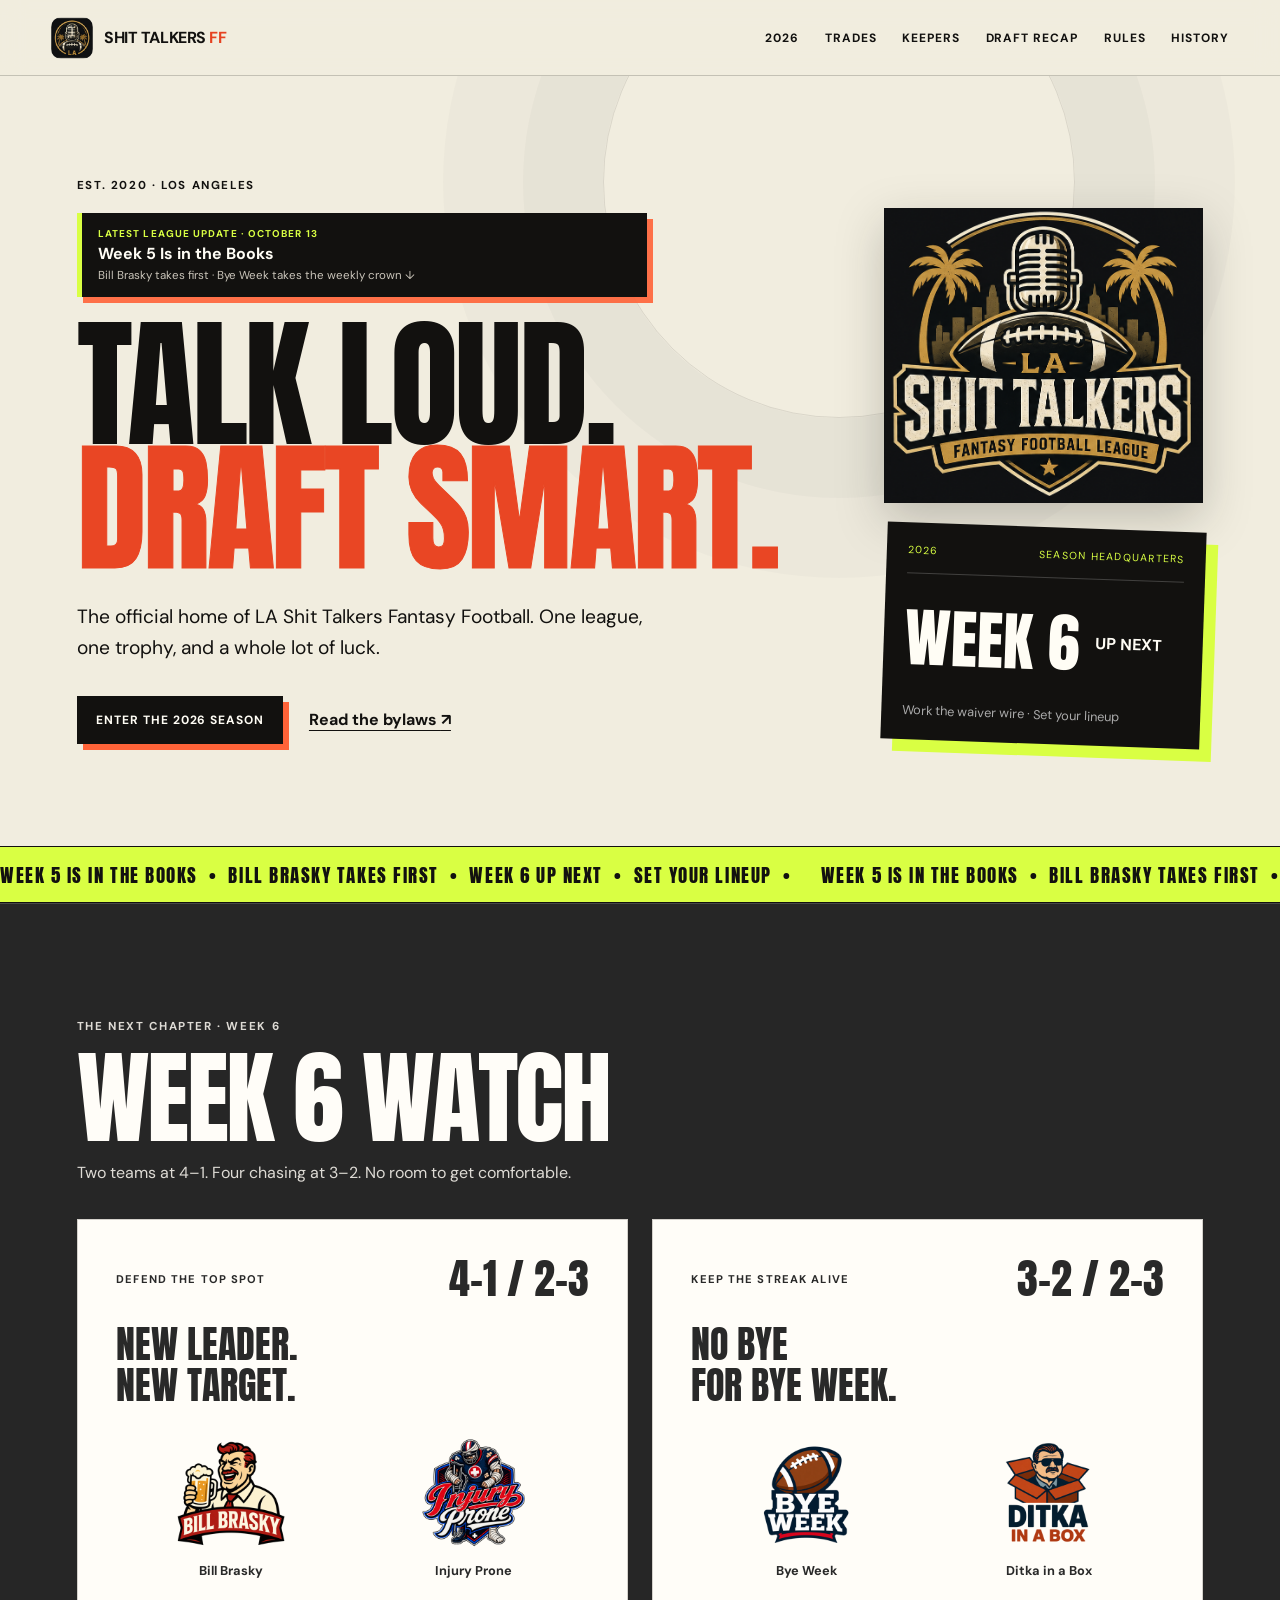
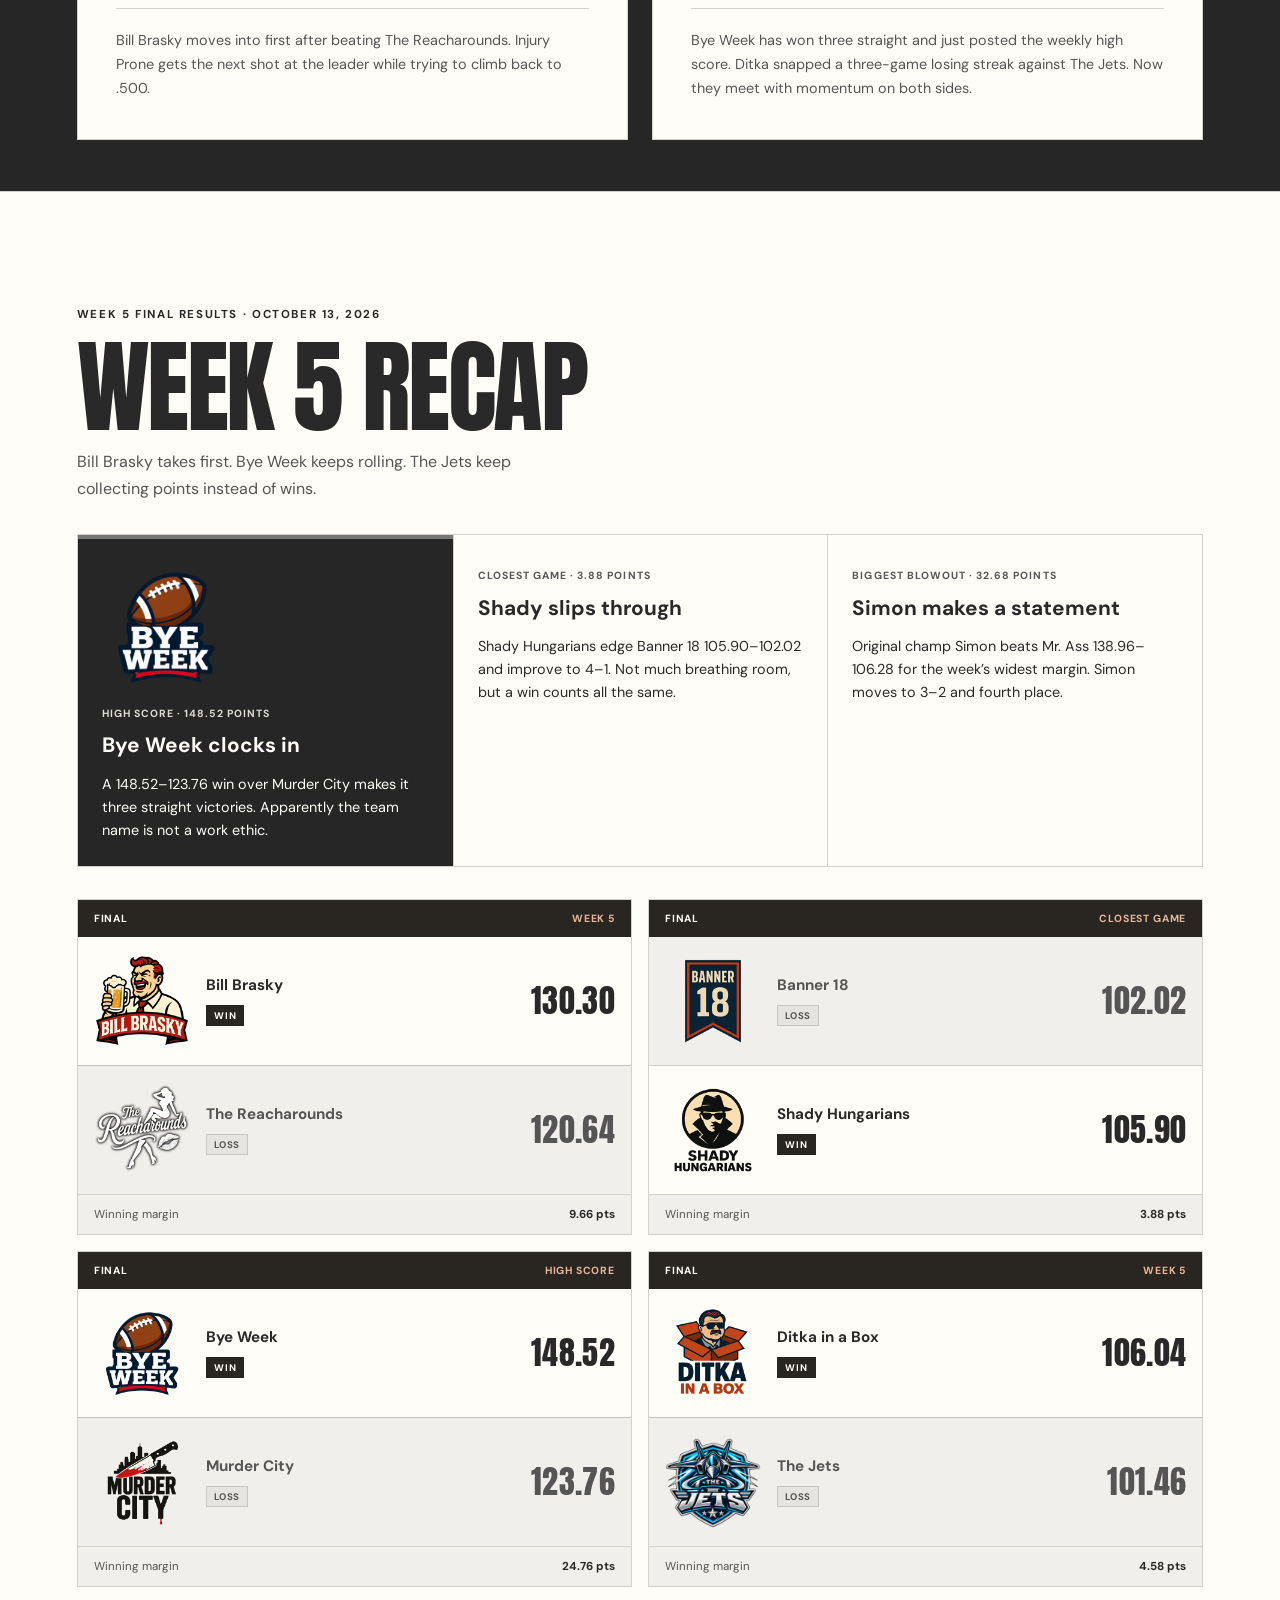
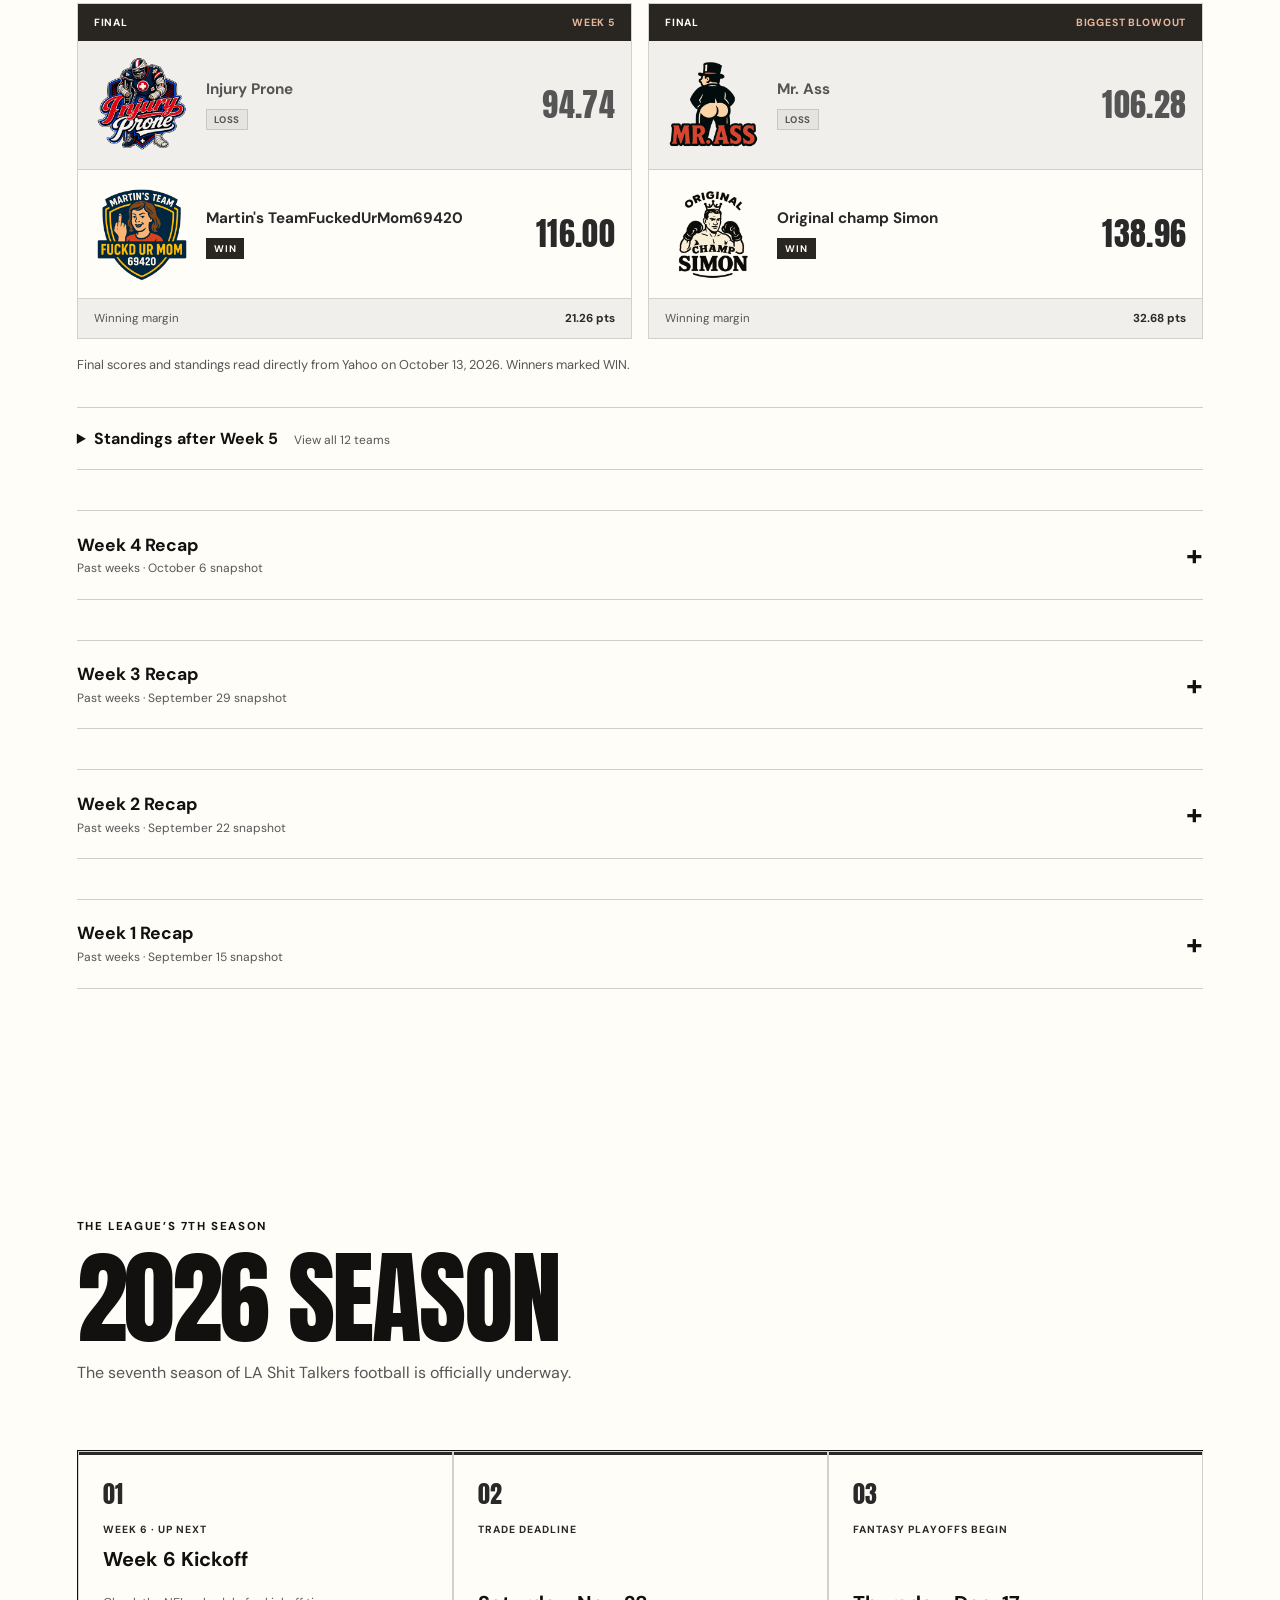
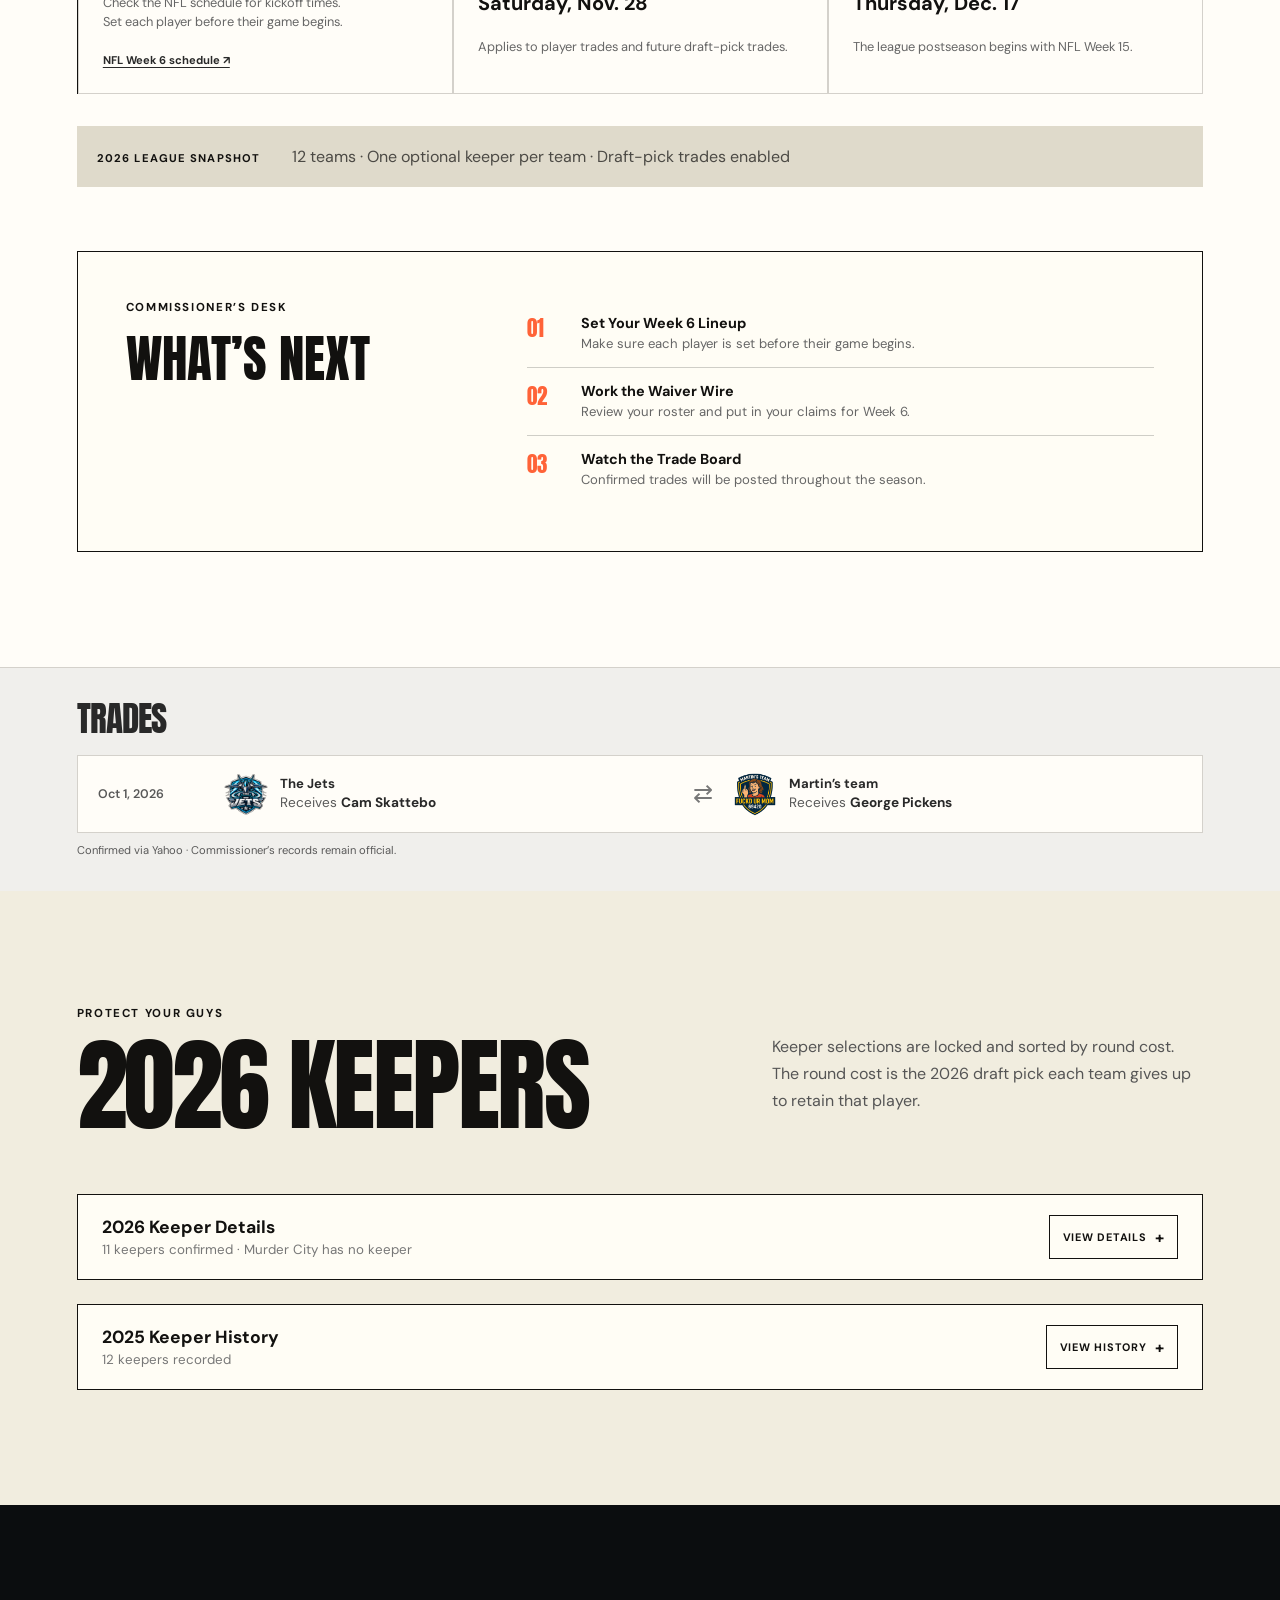
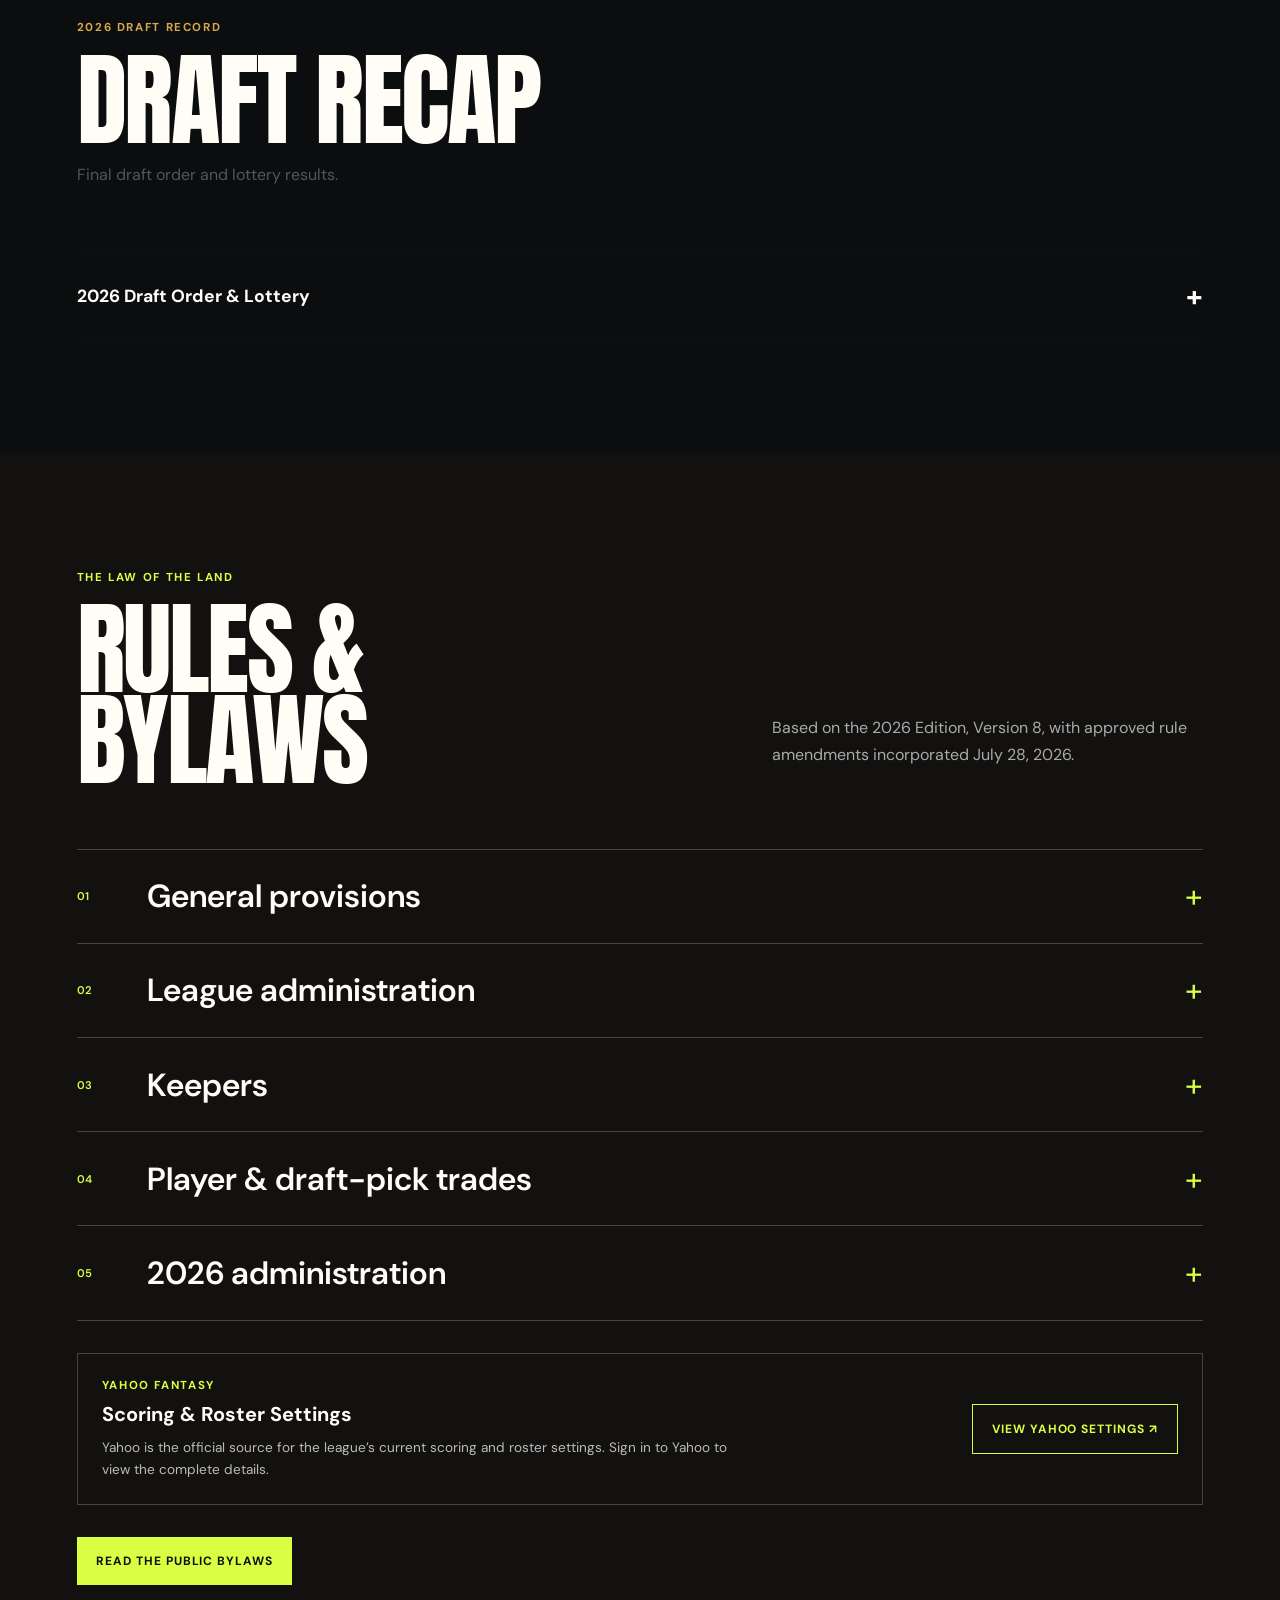
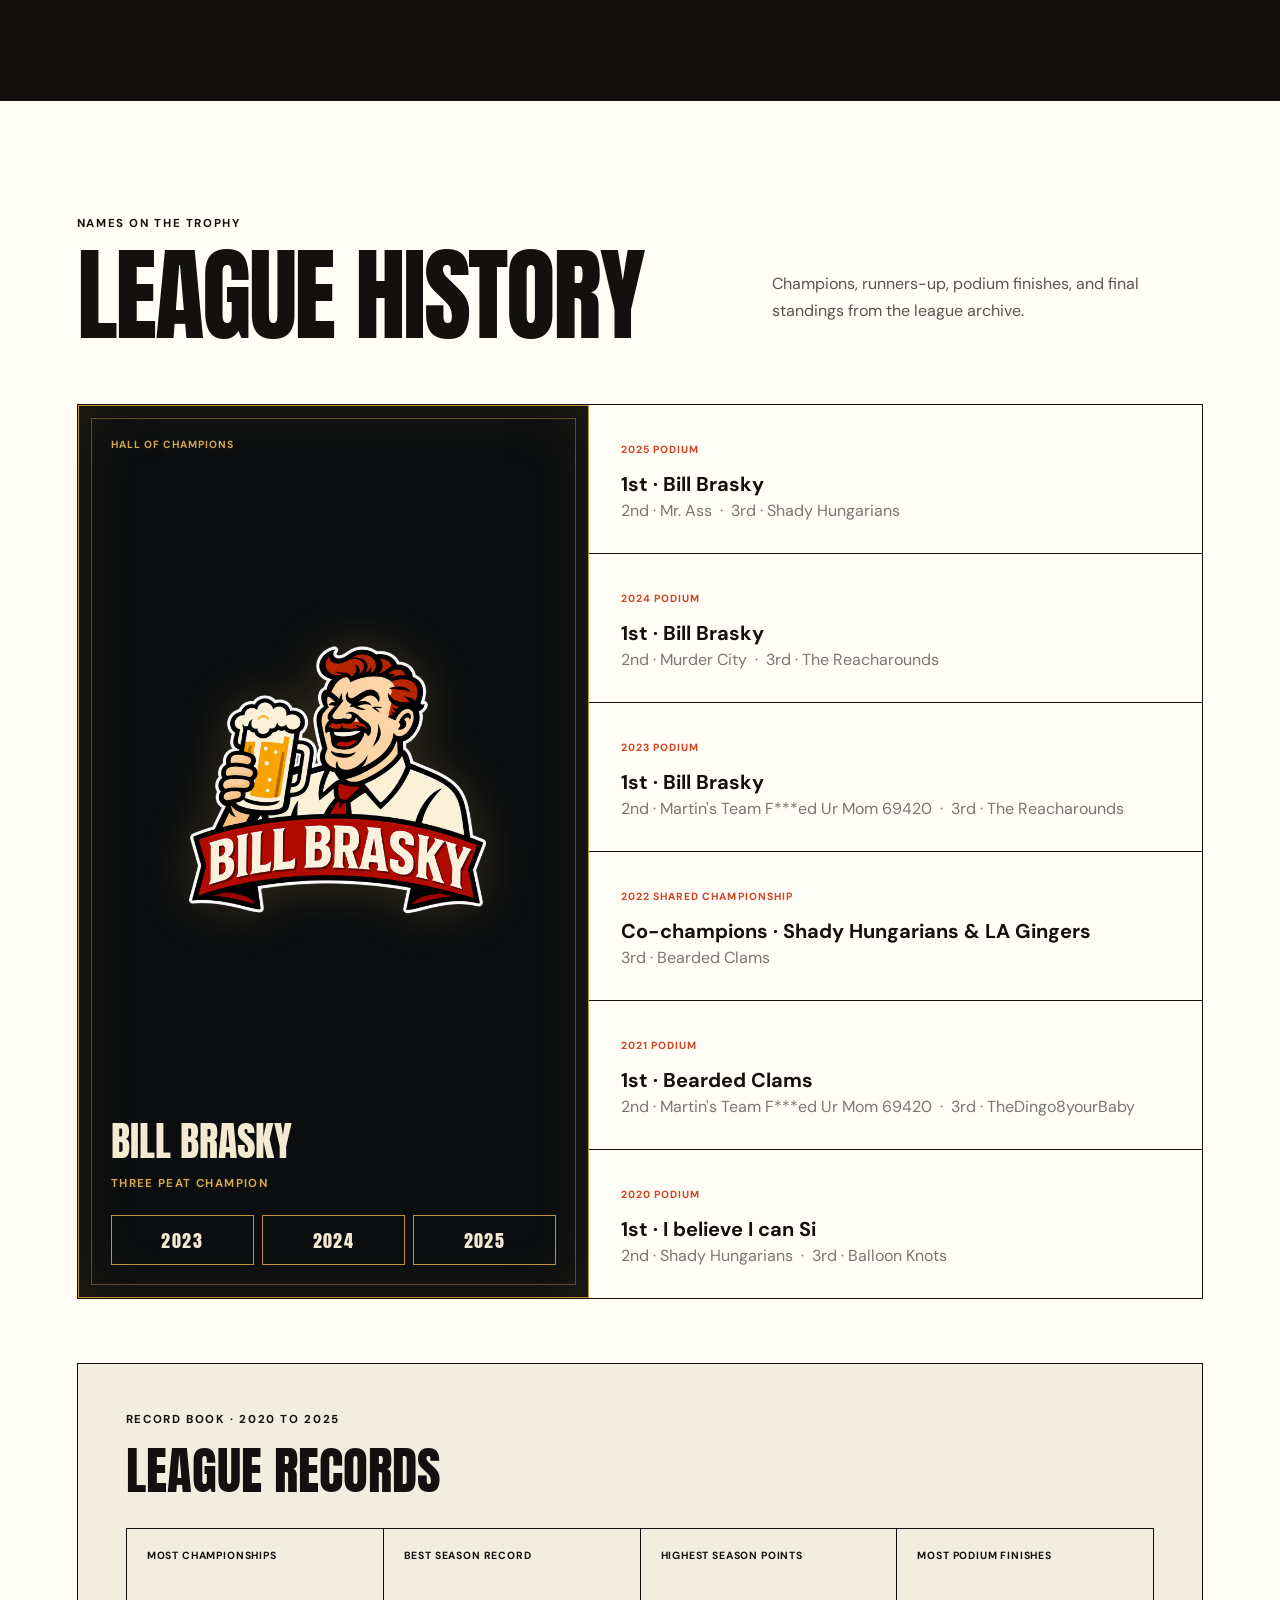
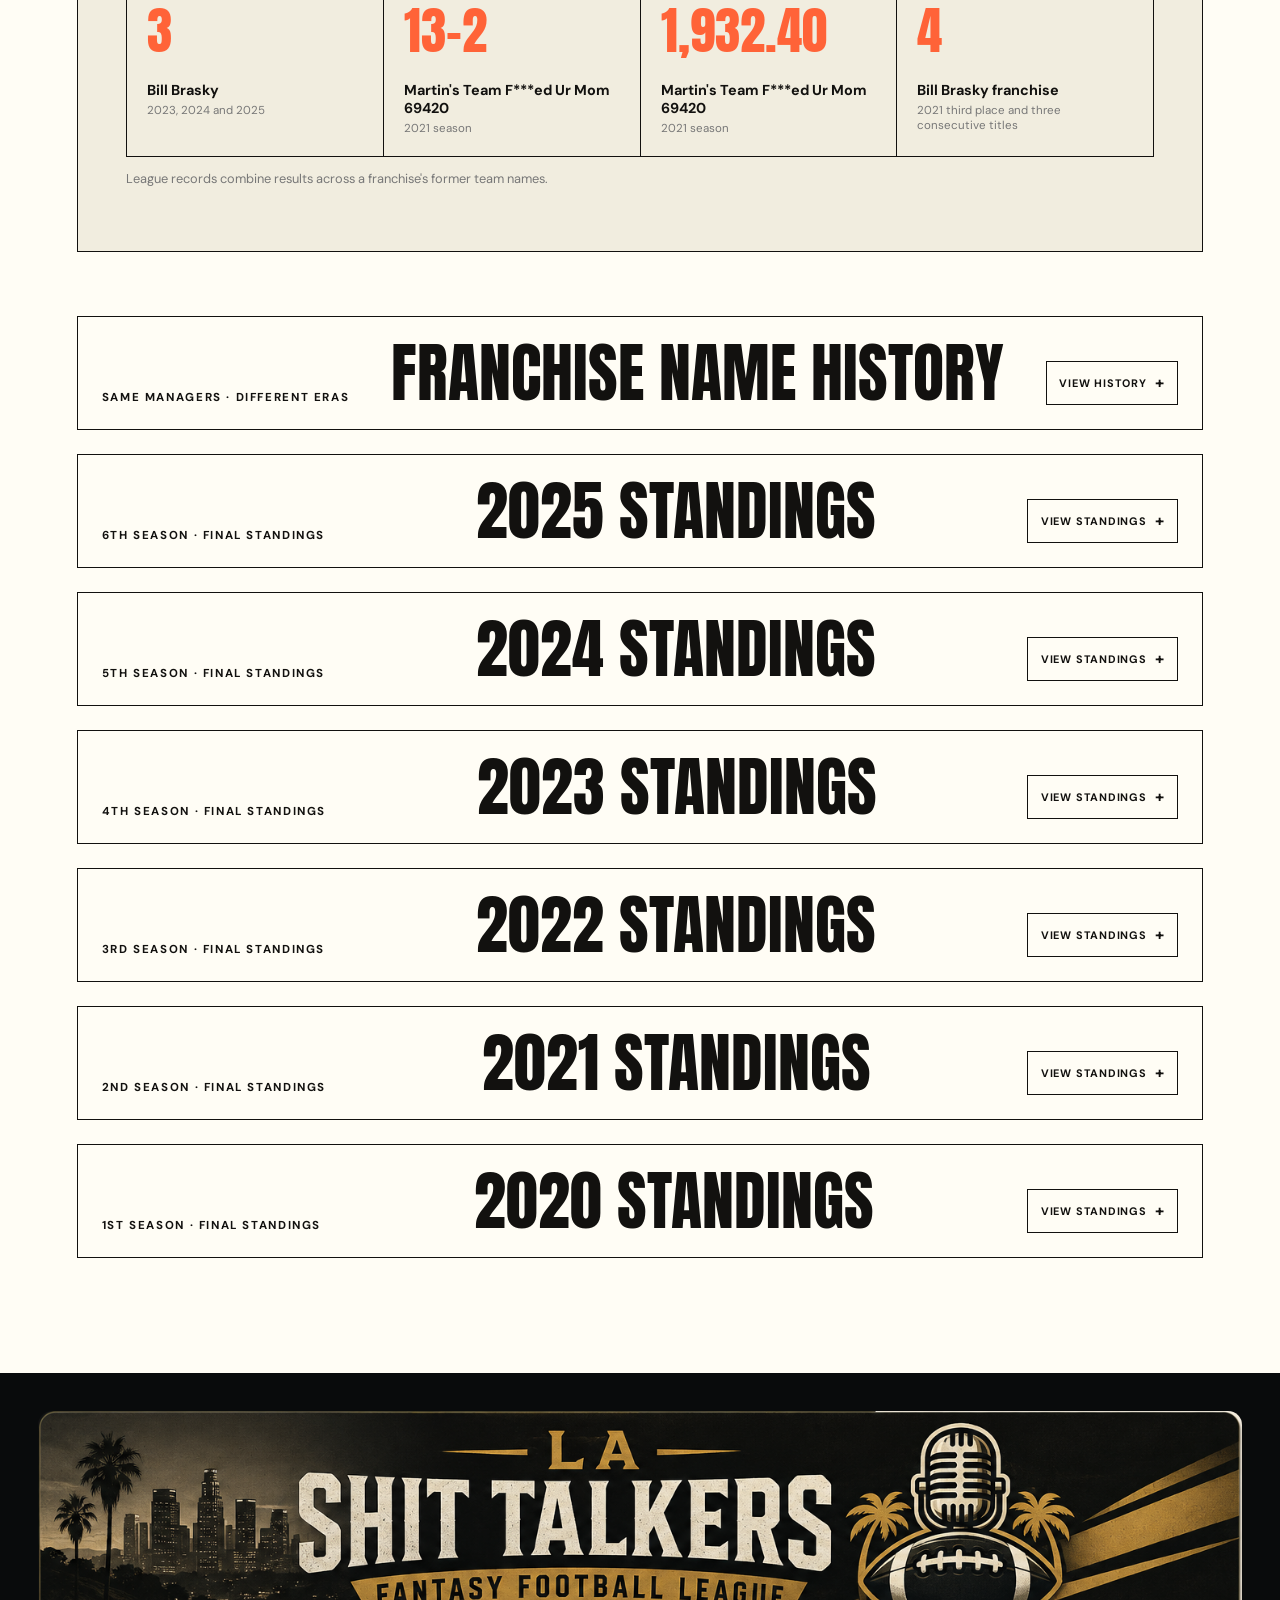
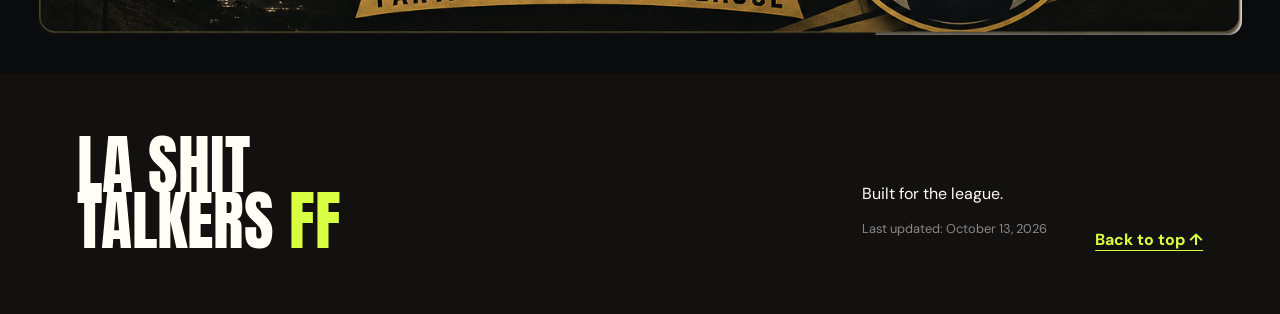
==== index.html @ 810d0d7b "v80" ====
<!doctype html>
<html lang="en">
<head>
  <meta charset="utf-8">
  <meta name="viewport" content="width=device-width, initial-scale=1">
  <meta name="description" content="The official home of LA Shit Talkers Fantasy Football.">
  <meta name="robots" content="noindex, nofollow">
  <meta name="theme-color" content="#12110f">
  <meta property="og:type" content="website">
  <meta property="og:url" content="https://lashittalkersff.com/">
  <meta property="og:site_name" content="LA Shit Talkers FF">
  <meta property="og:title" content="LA Shit Talkers FF">
  <meta property="og:description" content="One league. One trophy. A whole lot of luck.">
  <meta property="og:image" content="https://lashittalkersff.com/la-shit-talkers-social-preview.png">
  <meta property="og:image:secure_url" content="https://lashittalkersff.com/la-shit-talkers-social-preview.png">
  <meta property="og:image:type" content="image/png">
  <meta property="og:image:width" content="1200">
  <meta property="og:image:height" content="630">
  <meta property="og:image:alt" content="LA Shit Talkers Fantasy Football League">
  <meta name="twitter:card" content="summary_large_image">
  <meta name="twitter:title" content="LA Shit Talkers FF">
  <meta name="twitter:description" content="One league. One trophy. A whole lot of luck.">
  <meta name="twitter:image" content="https://lashittalkersff.com/la-shit-talkers-social-preview.png">
  <link rel="canonical" href="https://lashittalkersff.com/">
  <title>LA Shit Talkers FF</title>
  <link rel="icon" type="image/png" href="la-shit-talkers-square-icon-transparent.png">
  <link rel="preconnect" href="https://fonts.googleapis.com">
  <link rel="preconnect" href="https://fonts.gstatic.com" crossorigin>
  <link href="https://fonts.googleapis.com/css2?family=Anton&family=DM+Sans:wght@400;500;600;700&display=swap" rel="stylesheet">
  <link rel="stylesheet" href="styles.css">
  <link rel="stylesheet" href="updates.css?v=59">
  <style>
    .weekly-recap{background:var(--white)}
    .weekly-recap .section-heading{margin-bottom:2rem}
    .weekly-highlights{display:grid;grid-template-columns:repeat(3,minmax(0,1fr));border:1px solid var(--ink);margin-bottom:2rem}
    .weekly-highlights article{padding:1.5rem;overflow-wrap:anywhere}
    .weekly-highlights article+article{border-left:1px solid var(--ink)}
    .weekly-highlights article:first-child{background:var(--acid)}
    .weekly-highlights h3{font-size:1.3rem;margin:.7rem 0}
    .weekly-highlights p:last-child{font-size:.9rem;line-height:1.6;margin-bottom:0}
    .weekly-results{display:grid;grid-template-columns:repeat(2,minmax(0,1fr));gap:1rem}
    .weekly-matchup{border:1px solid var(--line);padding:1.25rem}
    .weekly-team{display:grid;grid-template-columns:minmax(0,1fr) auto;gap:1rem;align-items:baseline;padding:.5rem 0}
    .weekly-team span{overflow-wrap:anywhere}
    .weekly-team b{font-variant-numeric:tabular-nums;white-space:nowrap}
    .weekly-winner{font-weight:700}
    .weekly-recap-note{font-size:.8rem;color:#555;margin:1rem 0 0;line-height:1.6}
    @media(max-width:700px){.weekly-highlights,.weekly-results{grid-template-columns:1fr}.weekly-highlights article+article{border-left:0;border-top:1px solid var(--ink)}}

    /* v64: logo scoreboards and current calendar */
    .weekly-matchup{padding:0;background:var(--paper);border:1px solid var(--ink);overflow:hidden}
    .matchup-heading{display:flex;justify-content:space-between;align-items:center;gap:1rem;background:var(--ink);color:var(--white);padding:.75rem 1rem;font-size:.65rem;font-weight:700;letter-spacing:.08em;text-transform:uppercase}
    .matchup-tag{color:var(--acid)}
    .weekly-team{grid-template-columns:96px minmax(0,1fr) auto;gap:1rem;align-items:center;padding:1rem}
    .weekly-team+.weekly-team{border-top:1px solid var(--line)}
    .weekly-winner{background:var(--white)}
    .weekly-loser{color:#56544d}
    .team-logo{display:block;width:96px;height:96px;object-fit:contain;background:#fffdf5;border:1px solid var(--line);border-radius:8px}
    .team-identity{min-width:0}
    .team-name{display:block;font-size:.95rem;line-height:1.4;font-weight:700}
    .result-badge{display:inline-block;margin-top:.5rem;padding:.2rem .45rem;font-size:.6rem;font-weight:700;letter-spacing:.08em;background:#dfdacb;color:#514e46;border:1px solid #b8b2a4}
    .weekly-winner .result-badge{background:var(--acid);border-color:var(--ink);color:var(--ink)}
    .weekly-team .team-score{font-family:Anton,sans-serif;font-weight:400;font-size:clamp(1.6rem,2.5vw,2.4rem);letter-spacing:.01em}
    .matchup-margin{display:flex;justify-content:space-between;gap:1rem;margin:0;padding:.75rem 1rem;border-top:1px solid var(--line);font-size:.72rem;color:#514e46}
    .matchup-margin strong{color:var(--ink);white-space:nowrap}
    .highlight-logo{display:block;width:104px;height:104px;object-fit:contain;margin-bottom:1rem;border:1px solid var(--ink);border-radius:8px}
    .date-grid article.calendar-up-next{background:var(--acid)}
    .calendar-up-next .card-number{color:var(--ink)}
    .calendar-schedule{font-size:.7rem;font-weight:700;line-height:1.5;text-underline-offset:3px;margin-top:.5rem}
    .scoreboard-main strong{font-size:clamp(2.8rem,5vw,4.5rem)}
    @media(max-width:1050px) and (min-width:701px){.weekly-team{grid-template-columns:64px minmax(0,1fr) auto;gap:.65rem}.team-logo{width:64px;height:64px}.team-name{font-size:.8rem}}
    @media(max-width:420px){.weekly-team{grid-template-columns:64px minmax(0,1fr) auto;gap:.6rem;padding:.85rem}.team-logo{width:64px;height:64px}.team-name{font-size:.8rem}.weekly-team .team-score{font-size:1.55rem}}

    .draft-recap-disclosure{border-block:1px solid var(--ink)}
    .draft-recap-disclosure>summary{display:flex;justify-content:space-between;align-items:center;gap:1rem;padding:1.5rem 0;cursor:pointer;list-style:none;font-weight:700;font-size:1.1rem}
    .draft-recap-disclosure>summary::-webkit-details-marker{display:none}
    .draft-recap-disclosure>summary:focus-visible{outline:3px solid var(--orange);outline-offset:4px}
    .draft-recap-toggle::before{content:"+";font-size:1.8rem}
    .draft-recap-disclosure[open]>summary .draft-recap-toggle::before{content:"−"}
    .draft-recap-content{padding-bottom:1.5rem}
    /* v66: quieter recap, calendar and trade ledger */
    .weekly-highlights article:first-child{background:var(--ink);color:var(--white);border-top:4px solid #c5a568}
    .weekly-highlights article:first-child .label{color:#d9bc82}
    .weekly-highlights article:first-child .highlight-logo{border-color:#75664c}
    .weekly-winner .result-badge{background:#355b49;border-color:#355b49;color:#fffdf5}
    .weekly-recap .matchup-tag{color:#d9bc82}
    .date-grid article.calendar-up-next{background:var(--white);box-shadow:inset 0 4px 0 var(--orange)}
    .calendar-up-next .card-number{color:#b73d20}
    .trades-section{background:var(--paper)}
    .trades-section .section-heading{margin-bottom:2rem}
    .trades-section .empty-state{background:var(--white);border:1px solid var(--line);padding:2rem;text-align:left}
    .trades-section .empty-state .swap-icon{display:none}
    .trades-section .empty-state h3{font-family:"DM Sans",sans-serif;font-size:1.25rem;font-weight:700;text-transform:none;margin:0 0 .75rem}
    .trades-section .empty-state p{max-width:none;margin:0;color:#555;font-size:.9rem}
    .trades-section .empty-state .placeholder-label{display:none}
    .trades-section .trade-ledger-note{background:#e8e2d5;color:var(--ink);border-color:var(--line)}
    .trades-section .trade-ledger-note span{color:#744c25}
    .weekly-recap .team-logo,.weekly-highlights article:first-child .highlight-logo{background:transparent;border:0;border-radius:0;box-shadow:none}
    .weekly-team .team-logo-light{filter:drop-shadow(0 0 1px #12110f) drop-shadow(0 0 1px #12110f)}

    .weekly-standings{margin-top:2rem;border-top:1px solid var(--line);border-bottom:1px solid var(--line)}
    .weekly-standings summary{padding:1.25rem 0;cursor:pointer;font-weight:700}
    .weekly-standings summary span{font-size:.75rem;font-weight:400;margin-left:.75rem;color:#555}
    .weekly-standings .table-wrap{margin-bottom:1rem}
    .weekly-standings table{min-width:480px}
    .weekly-standings caption{text-align:left;padding:1rem;font-size:.8rem;color:#555}
    .weekly-standings tbody th{background:transparent;color:var(--ink);font-size:.85rem;text-transform:none;letter-spacing:normal}
    .weekly-standings td{font-variant-numeric:tabular-nums;font-size:.85rem}

    .week-watch{margin-top:2.5rem;padding:2rem;background:var(--paper);border-top:3px solid #c5a568}
    .week-watch>.eyebrow{margin-bottom:.5rem}
    .week-watch h3{font-family:Anton,sans-serif;font-size:2rem;font-weight:400;text-transform:uppercase;margin:0 0 1.5rem}
    .week-watch-grid{display:grid;grid-template-columns:repeat(2,minmax(0,1fr));gap:2rem}
    .week-watch-grid article+article{border-left:1px solid var(--line);padding-left:2rem}
    .week-watch h4{font-size:1.2rem;margin:.6rem 0}
    .week-watch article>p:last-child{font-size:.9rem;line-height:1.65;margin:0;color:#514e46}
    .recap-archive{margin-top:2.5rem;border-block:1px solid var(--line)}
    .recap-archive>summary{display:flex;align-items:center;justify-content:space-between;gap:1rem;list-style:none;cursor:pointer;padding:1.4rem 0;font-size:1.1rem;font-weight:700}
    .recap-archive>summary::-webkit-details-marker{display:none}
    .recap-archive>summary small{display:block;margin-top:.3rem;font-size:.75rem;font-weight:400;color:#555}
    .recap-archive>summary:focus-visible{outline:3px solid var(--orange);outline-offset:3px}
    .archive-toggle::before{content:"+";font-size:1.8rem}
    .recap-archive[open]>.recap-archive-summary .archive-toggle::before,.recap-archive[open]>summary .archive-toggle::before{content:"−"}
    .archived-week{padding:1.5rem 0}
    .archived-week .section-heading h2{font-size:2.5rem}
    @media(max-width:700px){.week-watch{padding:1.4rem}.week-watch-grid{grid-template-columns:1fr;gap:1.5rem}.week-watch-grid article+article{border-left:0;border-top:1px solid var(--line);padding:1.5rem 0 0}}

    /* v70: lead with Week 3, keeping the recap immediately below */
    .week-three-watch{background:var(--paper);padding-bottom:clamp(2rem,4vw,4rem)}
    .week-three-watch .section-heading{margin-bottom:2rem}
    .watch-panels{display:grid;grid-template-columns:repeat(2,minmax(0,1fr));gap:1.5rem}
    .watch-panel{padding:clamp(1.3rem,3vw,2.5rem);border:1px solid var(--ink);display:flex;flex-direction:column;min-width:0}
    .watch-perfect{background:#22211e;color:#fffdf5;border-top:5px solid #c5a568}
    .watch-panic{background:var(--white);color:var(--ink);border-top:5px solid #bb4829}
    .watch-panel-top{display:flex;justify-content:space-between;align-items:center;gap:.8rem}
    .watch-panel-top .eyebrow{margin:0;letter-spacing:.1em;font-size:.7rem}
    .watch-perfect .watch-panel-top{color:#dfc38d}
    .watch-panic .watch-panel-top{color:#a13820}
    .watch-record{font-family:Anton,sans-serif;font-size:2.6rem;line-height:1;white-space:nowrap}
    .watch-panel h3{font-family:Anton,sans-serif;text-transform:uppercase;font-size:clamp(1.8rem,3vw,3rem);font-weight:400;line-height:1.08;margin:1.5rem 0 2rem}
    .watch-teams{display:grid;grid-template-columns:repeat(3,minmax(0,1fr));gap:.8rem;margin-bottom:1.7rem}
    .watch-team{min-width:0;text-align:center}
    .watch-team img{display:block;width:100%;max-width:112px;height:112px;object-fit:contain;margin:0 auto .75rem;background:transparent;border:0}
    .watch-team span{display:block;font-size:.8rem;font-weight:700;line-height:1.4;overflow-wrap:anywhere}
    .watch-perfect .watch-team img{filter:drop-shadow(0 0 1px #e6d9bd) drop-shadow(0 0 1px #e6d9bd)}
    .watch-comment{margin:auto 0 0;padding-top:1.3rem;border-top:1px solid #bdb6a5;font-size:.9rem;line-height:1.65}
    .watch-perfect .watch-comment{border-color:#625c50;color:#e5dfd2}
    .watch-panic .watch-comment{color:#555046}
    @media(max-width:760px){.watch-panels{grid-template-columns:1fr}.watch-team img{height:100px}.watch-panel h3{font-size:2.2rem}}
    @media(max-width:380px){.watch-team img{height:78px}.watch-team span{font-size:.7rem}.watch-teams{gap:.5rem}}
    #week-6-watch .watch-teams{grid-template-columns:repeat(2,minmax(0,1fr))}
  
    /* v74: scoped trade-ledger palette and clearer exchange columns. */
    #trades{background:#faf3e7;border-top:5px solid #ad492b}
    #trades .section-heading h2,#trades .section-heading .eyebrow{color:#943c23}
    #trades .trade-ledger-note{background:#f0e2d2;border:1px solid #d9bda8;color:#39332e}
    #trades .trade-ledger-note span{color:#943c23}
    #trades .table-wrap{background:transparent;border:0;overflow-x:auto}
    #trades .keeper-table{width:100%;border-collapse:separate;border-spacing:0 10px;background:transparent;color:#302b27}
    #trades .keeper-table caption{text-align:left;color:#6a4a39;font-weight:700;padding:12px 0}
    #trades .keeper-table thead th{background:#713821;color:#fff8ef;padding:14px 18px;border:0;text-align:left}
    #trades .keeper-table tbody th,#trades .keeper-table tbody td{background:#fffdf8;padding:20px 18px;border-top:1px solid #d8beaa;border-bottom:1px solid #d8beaa;text-align:left;vertical-align:top;line-height:1.5}
    #trades .keeper-table tbody th{border-left:4px solid #ad492b;width:34%;font-weight:700;overflow-wrap:anywhere}
    #trades .keeper-table tbody td:nth-child(2){background:#f8e7d7;color:#85371f;font-weight:750}
    #trades .keeper-table tbody td:last-child{border-right:1px solid #d8beaa;color:#68605a;font-weight:400}
    #trades .standings-note{color:#68605a}
    @media(max-width:600px){
      #trades .keeper-table thead th{padding:10px 8px;font-size:.75rem}
      #trades .keeper-table tbody th,#trades .keeper-table tbody td{padding:14px 8px;font-size:.8rem;overflow-wrap:anywhere}
      #trades .keeper-table caption{font-size:.8rem}
    }
  
    /* v76: unified charcoal, cream and burnt orange; explicit table contrast. */
    #trades .keeper-table tbody th{color:#292622;background:#fffdf8;text-transform:none;letter-spacing:normal;font-size:.9rem}
    #trades .keeper-table thead th{background:#292622;color:#fffdf8}
    #trades .keeper-table tbody td:nth-child(2){background:#f5eadc;color:#873d25;font-weight:700}
    #week-6-watch{background:#292622;color:#fffdf5;border-top:4px solid #ad492b}
    #week-6-watch>.section-heading h2{color:#fffdf5}
    #week-6-watch>.section-heading .eyebrow{color:#e6b79c}
    #week-6-watch>.section-heading>p:not(.eyebrow){color:#e2dbcf}
    #week-6-watch .watch-perfect{background:#35312c;border:1px solid #6a5f53;border-top:4px solid #ad492b}
    #week-6-watch .watch-perfect h3{color:#fffdf5}
    #week-6-watch .watch-perfect .watch-panel-top{color:#e6b79c}
    #week-6-watch .watch-panic{background:#f7f1e6;color:#292622;border-top:4px solid #ad492b}
    #week-6-watch .watch-panic h3{color:#292622}
    #week-6-watch .watch-panic .watch-panel-top{color:#943c23}
    #week-5-recap{background:#f7f1e6}
    #week-5-recap>.section-heading h2{color:#292622}
    #week-5-recap>.section-heading .eyebrow{color:#943c23}
    #week-5-recap>.weekly-highlights>article:first-child{background:#292622;border-top-color:#ad492b;color:#fffdf5}
    #week-5-recap>.weekly-highlights>article:first-child .label{color:#e6b79c}
    #week-5-recap>.weekly-highlights .highlight-logo{width:128px;height:128px}
    #week-5-recap>.weekly-results .matchup-heading{background:#292622;color:#fffdf5}
    #week-5-recap>.weekly-results .matchup-tag{color:#e6b79c}
    #week-5-recap>.weekly-results .weekly-winner .result-badge{background:#292622;border-color:#292622;color:#fffdf5}
    #season{background:#fffdf8}
    #season .date-grid article{background:#fffdf8;box-shadow:inset 0 3px 0 #ad492b}
    #season .date-grid .card-number,#season .date-grid .label,#season .calendar-schedule{color:#943c23}
    @media(max-width:600px){#trades .keeper-table tbody th{font-size:.8rem}}

    /* v77: neutral seasonal sections; retain original hero and ticker. */
    #week-6-watch{background:#262626;color:#fffdf8;border-top:1px solid #484848}
    #week-6-watch>.section-heading h2{color:#fffdf8}
    #week-6-watch>.section-heading .eyebrow,#week-6-watch>.section-heading>p:not(.eyebrow){color:#dedbd5}
    #week-6-watch .watch-panel{background:#fffdf8;color:#292929;border:1px solid #d4d1cb;border-top:1px solid #d4d1cb}
    #week-6-watch .watch-panel h3,#week-6-watch .watch-panel .watch-panel-top,#week-6-watch .watch-team span{color:#292929}
    #week-6-watch .watch-panel .watch-comment{color:#555;border-color:#d4d1cb}
    #week-6-watch .watch-team img{filter:none}
    #week-6-watch .watch-team img.team-logo-light{filter:drop-shadow(0 0 1px #292929) drop-shadow(0 0 1px #292929)}
    #week-5-recap{background:#fffdf8;border-top:1px solid #d4d1cb}
    #week-5-recap .section-heading h2,#week-5-recap .section-heading .eyebrow{color:#292929}
    #week-5-recap .weekly-highlights{border-color:#d4d1cb}
    #week-5-recap .weekly-highlights article{background:#fffdf8;color:#292929;border-color:#d4d1cb}
    #week-5-recap .weekly-highlights article:first-child{background:#262626;color:#fffdf8;border-top:4px solid #777}
    #week-5-recap .weekly-highlights article:first-child h3{color:#fffdf8}
    #week-5-recap .weekly-highlights article:first-child .label{color:#dedbd5}
    #week-5-recap .weekly-highlights article:not(:first-child) .label{color:#555}
    #week-5-recap .weekly-matchup{background:#f0efec;border-color:#d4d1cb}
    #week-5-recap .matchup-heading{background:#292929;color:#fffdf8}
    #week-5-recap .matchup-tag{color:#dedbd5}
    #week-5-recap .weekly-winner{background:#fffdf8;color:#292929}
    #week-5-recap .weekly-loser{background:#f0efec;color:#555}
    #week-5-recap .weekly-winner .result-badge{background:#292929;border-color:#292929;color:#fffdf8}
    #week-5-recap .weekly-loser .result-badge{background:#e5e4e0;border-color:#c9c7c2;color:#555}
    #week-5-recap .matchup-margin{background:#f0efec;color:#555;border-color:#d4d1cb}
    #week-5-recap .matchup-margin strong{color:#292929}
    #season{background:#fffdf8}
    #season .date-grid article{background:#fffdf8;border:1px solid #d4d1cb;box-shadow:inset 0 3px 0 #292929}
    #season .date-grid .card-number,#season .date-grid .label,#season .calendar-schedule{color:#292929}
    #trades{background:#f0efec;border-top:1px solid #d4d1cb}
    #trades .section-heading h2,#trades .section-heading .eyebrow{color:#292929}
    #trades .trade-ledger-note{background:#e7e6e2;color:#444;border:1px solid #d4d1cb}
    #trades .trade-ledger-note span{color:#444}
    #trades .keeper-table caption{color:#555}
    #trades .keeper-table thead th{background:#292929;color:#fffdf8}
    #trades .keeper-table tbody th,#trades .keeper-table tbody td{background:#fffdf8;color:#292929;border-color:#d4d1cb}
    #trades .keeper-table tbody tr:nth-child(even) th,#trades .keeper-table tbody tr:nth-child(even) td{background:#e9e8e5}
    #trades .keeper-table tbody th{color:#292929;border-left:1px solid #d4d1cb;text-transform:none;letter-spacing:normal}
    #trades .keeper-table tbody td:nth-child(2){color:#292929;font-weight:700}
    #trades .keeper-table tbody td:last-child{color:#595959;font-weight:400;border-color:#d4d1cb}
    #trades .standings-note{color:#595959}

    /* v78: logo-led trade card, neutral palette. */
    #trades .trade-deal{background:#fffdf8;border:1px solid #d4d1cb;color:#292929}
    #trades .trade-deal-header{display:flex;justify-content:space-between;gap:1rem;padding:1rem 1.5rem;border-bottom:1px solid #d4d1cb;font-size:.8rem;font-weight:700}
    #trades .trade-deal-header span{color:#595959}
    #trades .trade-exchange{display:grid;grid-template-columns:minmax(0,1fr) 48px minmax(0,1fr);align-items:center;padding:2rem;gap:1rem}
    #trades .trade-party{text-align:center;min-width:0}
    #trades .trade-party img{display:block;width:120px;height:120px;object-fit:contain;margin:0 auto 1rem;background:transparent;border:0}
    #trades .trade-party h3{font-family:"DM Sans",sans-serif;font-size:1rem;font-weight:700;color:#292929;line-height:1.4;overflow-wrap:anywhere;margin:0 auto;min-height:2.8em;max-width:300px}
    #trades .trade-receives{font-size:.65rem;text-transform:uppercase;letter-spacing:.12em;color:#595959;margin:1.25rem 0 .4rem}
    #trades .trade-player{font-size:1.35rem;font-weight:700;color:#292929;margin:0}
    #trades .trade-player small{display:block;font-size:.75rem;font-weight:400;color:#595959;margin-top:.3rem}
    #trades .trade-arrow{font-size:2.5rem;text-align:center;color:#777}
    @media(max-width:540px){#trades .trade-exchange{padding:1.5rem .75rem;gap:.5rem;grid-template-columns:minmax(0,1fr) 24px minmax(0,1fr)}#trades .trade-party img{width:88px;height:88px}#trades .trade-party h3{font-size:.8rem}#trades .trade-player{font-size:1rem}#trades .trade-arrow{font-size:1.5rem}#trades .trade-deal-header{font-size:.7rem;padding:1rem}}

    /* v79: compact trade strip. */
    #trades{padding-top:2rem;padding-bottom:2rem}
    #trades>h2{font-family:Anton,sans-serif;font-size:clamp(1.7rem,3vw,2.2rem);line-height:1.1;color:#292929;margin:0 0 1rem}
    #trades .trade-strip{display:grid;grid-template-columns:110px minmax(0,1fr) 28px minmax(0,1fr);align-items:center;gap:1rem;padding:1rem 1.25rem;border:1px solid #d4d1cb;background:#fffdf8;color:#292929}
    #trades .trade-strip time{font-size:.78rem;color:#595959;font-weight:600}
    #trades .trade-mini-party{display:flex;align-items:center;gap:.75rem;min-width:0}
    #trades .trade-mini-party img{width:44px;height:44px;flex:0 0 44px;object-fit:contain;background:transparent;border:0}
    #trades .trade-mini-party p{margin:0;font-size:.85rem;line-height:1.5;min-width:0}
    #trades .trade-mini-party strong,#trades .trade-mini-party span{display:block}
    #trades .trade-mini-party strong{color:#292929;font-size:.82rem}
    #trades .trade-mini-party span{color:#595959}
    #trades .trade-mini-party b{color:#292929;font-weight:700}
    #trades .trade-mini-arrow{font-size:1.5rem;text-align:center;color:#777}
    #trades .trade-mini-note{font-size:.7rem;color:#595959;margin:.6rem 0 0;line-height:1.5}
    @media(max-width:700px){
      #trades .trade-strip{grid-template-columns:1fr;gap:.65rem;padding:1rem}
      #trades .trade-mini-arrow{display:none}
      #trades .trade-mini-party:last-child{border-top:1px solid #e0ded9;padding-top:.65rem}
      #trades .trade-mini-party img{width:36px;height:36px;flex-basis:36px}
      #trades .trade-mini-party strong,#trades .trade-mini-party span{display:inline}
      #trades .trade-mini-party strong::after{content:" — ";font-weight:400}
    }
</style>
</head>
<body>
  <a class="skip-link" href="#main">Skip to content</a>
  <header class="site-header">
    <a class="brand" href="#top" aria-label="LA Shit Talkers FF home">
      <img class="brand-icon" src="la-shit-talkers-square-icon-transparent.png" alt="">
      <span>Shit Talkers <b>FF</b></span>
    </a>
    <button class="menu-button" aria-expanded="false" aria-controls="site-nav">Menu</button>
    <nav id="site-nav" aria-label="Main navigation">
      <a href="#season">2026</a>
      <a href="#trades">Trades</a>
      <a href="#keepers">Keepers</a>
      <a href="#draft-order">Draft Recap</a>
      <a href="#rules">Rules</a>
      <a href="#history">History</a>
    </nav>
  </header>

  <main id="main">
    <section class="hero" id="top">
      <div class="hero-copy">
        <p class="eyebrow">Est. 2020 · Los Angeles</p>
        <a class="hero-update" href="#week-5-recap"><span>Latest league update · October 13</span><strong>Week 5 Is in the Books</strong><small>Bill Brasky takes first · Bye Week takes the weekly crown ↓</small></a>
        <h1>Talk loud.<br><em>Draft smart.</em></h1>
        <p class="hero-intro">The official home of LA Shit Talkers Fantasy Football. One league, one trophy, and a whole lot of luck.</p>
        <div class="hero-actions">
          <a class="button button-primary" href="#season">Enter the 2026 season</a>
          <a class="text-link" href="#rules">Read the bylaws <span aria-hidden="true">↗</span></a>
        </div>
      </div>
      <div class="hero-side">
        <img class="hero-crest" src="la-shit-talkers-primary-crest.png" alt="LA Shit Talkers Fantasy Football League crest">
        <div class="hero-card" aria-label="2026 season status">
          <div class="scoreboard-top"><span>2026</span><span>Season headquarters</span></div>
          <div class="scoreboard-main"><strong>WEEK 6</strong><span>Up next</span></div>
          <p>Work the waiver wire · Set your lineup</p>
        </div>
      </div>
    </section>

    <div class="ticker" aria-hidden="true">
      <div class="ticker-track"><span class="ticker-sequence">WEEK 5 IS IN THE BOOKS &nbsp;•&nbsp; BILL BRASKY TAKES FIRST &nbsp;•&nbsp; WEEK 6 UP NEXT &nbsp;•&nbsp; SET YOUR LINEUP &nbsp;•&nbsp;</span><span class="ticker-sequence">WEEK 5 IS IN THE BOOKS &nbsp;•&nbsp; BILL BRASKY TAKES FIRST &nbsp;•&nbsp; WEEK 6 UP NEXT &nbsp;•&nbsp; SET YOUR LINEUP &nbsp;•&nbsp;</span></div>
    </div>

    <section class="section week-three-watch" id="week-6-watch" aria-labelledby="week-watch-title"><div class="section-heading"><p class="eyebrow">The next chapter · Week 6</p><h2 id="week-watch-title">Week 6 Watch</h2><p>Two teams at 4–1. Four chasing at 3–2. No room to get comfortable.</p></div><div class="watch-panels"><article class="watch-panel watch-perfect"><div class="watch-panel-top"><p class="eyebrow">Defend the Top Spot</p><span class="watch-record">4–1 / 2–3</span></div><h3>New leader.<br>New target.</h3><div class="watch-teams"><div class="watch-team"><img class="team-logo" src="[data-uri]" alt="" width="96" height="96" loading="lazy"><span>Bill Brasky</span></div><div class="watch-team"><img class="team-logo" src="[data-uri]" alt="" width="96" height="96" loading="lazy"><span>Injury Prone</span></div></div><p class="watch-comment">Bill Brasky moves into first after beating The Reacharounds. Injury Prone gets the next shot at the leader while trying to climb back to .500.</p></article><article class="watch-panel watch-panic"><div class="watch-panel-top"><p class="eyebrow">Keep the Streak Alive</p><span class="watch-record">3–2 / 2–3</span></div><h3>No bye<br>for Bye Week.</h3><div class="watch-teams"><div class="watch-team"><img class="team-logo" src="[data-uri]" alt="" width="96" height="96" loading="lazy"><span>Bye Week</span></div><div class="watch-team"><img class="team-logo" src="[data-uri]" alt="" width="96" height="96" loading="lazy"><span>Ditka in a Box</span></div></div><p class="watch-comment">Bye Week has won three straight and just posted the weekly high score. Ditka snapped a three-game losing streak against The Jets. Now they meet with momentum on both sides.</p></article></div></section>

    <section class="section weekly-recap" id="week-5-recap" aria-labelledby="week-5-heading"><div class="section-heading"><p class="eyebrow">Week 5 final results · October 13, 2026</p><h2 id="week-5-heading">Week 5 Recap</h2><p>Bill Brasky takes first. Bye Week keeps rolling. The Jets keep collecting points instead of wins.</p></div><div class="weekly-highlights"><article><img class="highlight-logo" src="[data-uri]" alt="" width="96" height="96" loading="lazy"><p class="label">High score · 148.52 points</p><h3>Bye Week clocks in</h3><p>A 148.52–123.76 win over Murder City makes it three straight victories. Apparently the team name is not a work ethic.</p></article><article><p class="label">Closest game · 3.88 points</p><h3>Shady slips through</h3><p>Shady Hungarians edge Banner 18 105.90–102.02 and improve to 4–1. Not much breathing room, but a win counts all the same.</p></article><article><p class="label">Biggest blowout · 32.68 points</p><h3>Simon makes a statement</h3><p>Original champ Simon beats Mr. Ass 138.96–106.28 for the week’s widest margin. Simon moves to 3–2 and fourth place.</p></article></div><div class="weekly-results" aria-label="All six Week 5 final matchups"><article class="weekly-matchup"><div class="matchup-heading"><span>Final</span><span class="matchup-tag">Week 5</span></div><div class="weekly-team weekly-winner"><img class="team-logo" src="[data-uri]" alt="" width="96" height="96" loading="lazy"><div class="team-identity"><span class="team-name">Bill Brasky</span><span class="result-badge">WIN</span></div><b class="team-score">130.30</b></div><div class="weekly-team weekly-loser"><img class="team-logo team-logo-light" src="[data-uri]" alt="" width="96" height="96" loading="lazy"><div class="team-identity"><span class="team-name">The Reacharounds</span><span class="result-badge">LOSS</span></div><b class="team-score">120.64</b></div><p class="matchup-margin">Winning margin <strong>9.66 pts</strong></p></article><article class="weekly-matchup"><div class="matchup-heading"><span>Final</span><span class="matchup-tag">Closest Game</span></div><div class="weekly-team weekly-loser"><img class="team-logo" src="[data-uri]" alt="" width="96" height="96" loading="lazy"><div class="team-identity"><span class="team-name">Banner 18</span><span class="result-badge">LOSS</span></div><b class="team-score">102.02</b></div><div class="weekly-team weekly-winner"><img class="team-logo" src="[data-uri]" alt="" width="96" height="96" loading="lazy"><div class="team-identity"><span class="team-name">Shady Hungarians</span><span class="result-badge">WIN</span></div><b class="team-score">105.90</b></div><p class="matchup-margin">Winning margin <strong>3.88 pts</strong></p></article><article class="weekly-matchup"><div class="matchup-heading"><span>Final</span><span class="matchup-tag">High Score</span></div><div class="weekly-team weekly-winner"><img class="team-logo" src="[data-uri]" alt="" width="96" height="96" loading="lazy"><div class="team-identity"><span class="team-name">Bye Week</span><span class="result-badge">WIN</span></div><b class="team-score">148.52</b></div><div class="weekly-team weekly-loser"><img class="team-logo" src="[data-uri]" alt="" width="96" height="96" loading="lazy"><div class="team-identity"><span class="team-name">Murder City</span><span class="result-badge">LOSS</span></div><b class="team-score">123.76</b></div><p class="matchup-margin">Winning margin <strong>24.76 pts</strong></p></article><article class="weekly-matchup"><div class="matchup-heading"><span>Final</span><span class="matchup-tag">Week 5</span></div><div class="weekly-team weekly-winner"><img class="team-logo" src="[data-uri]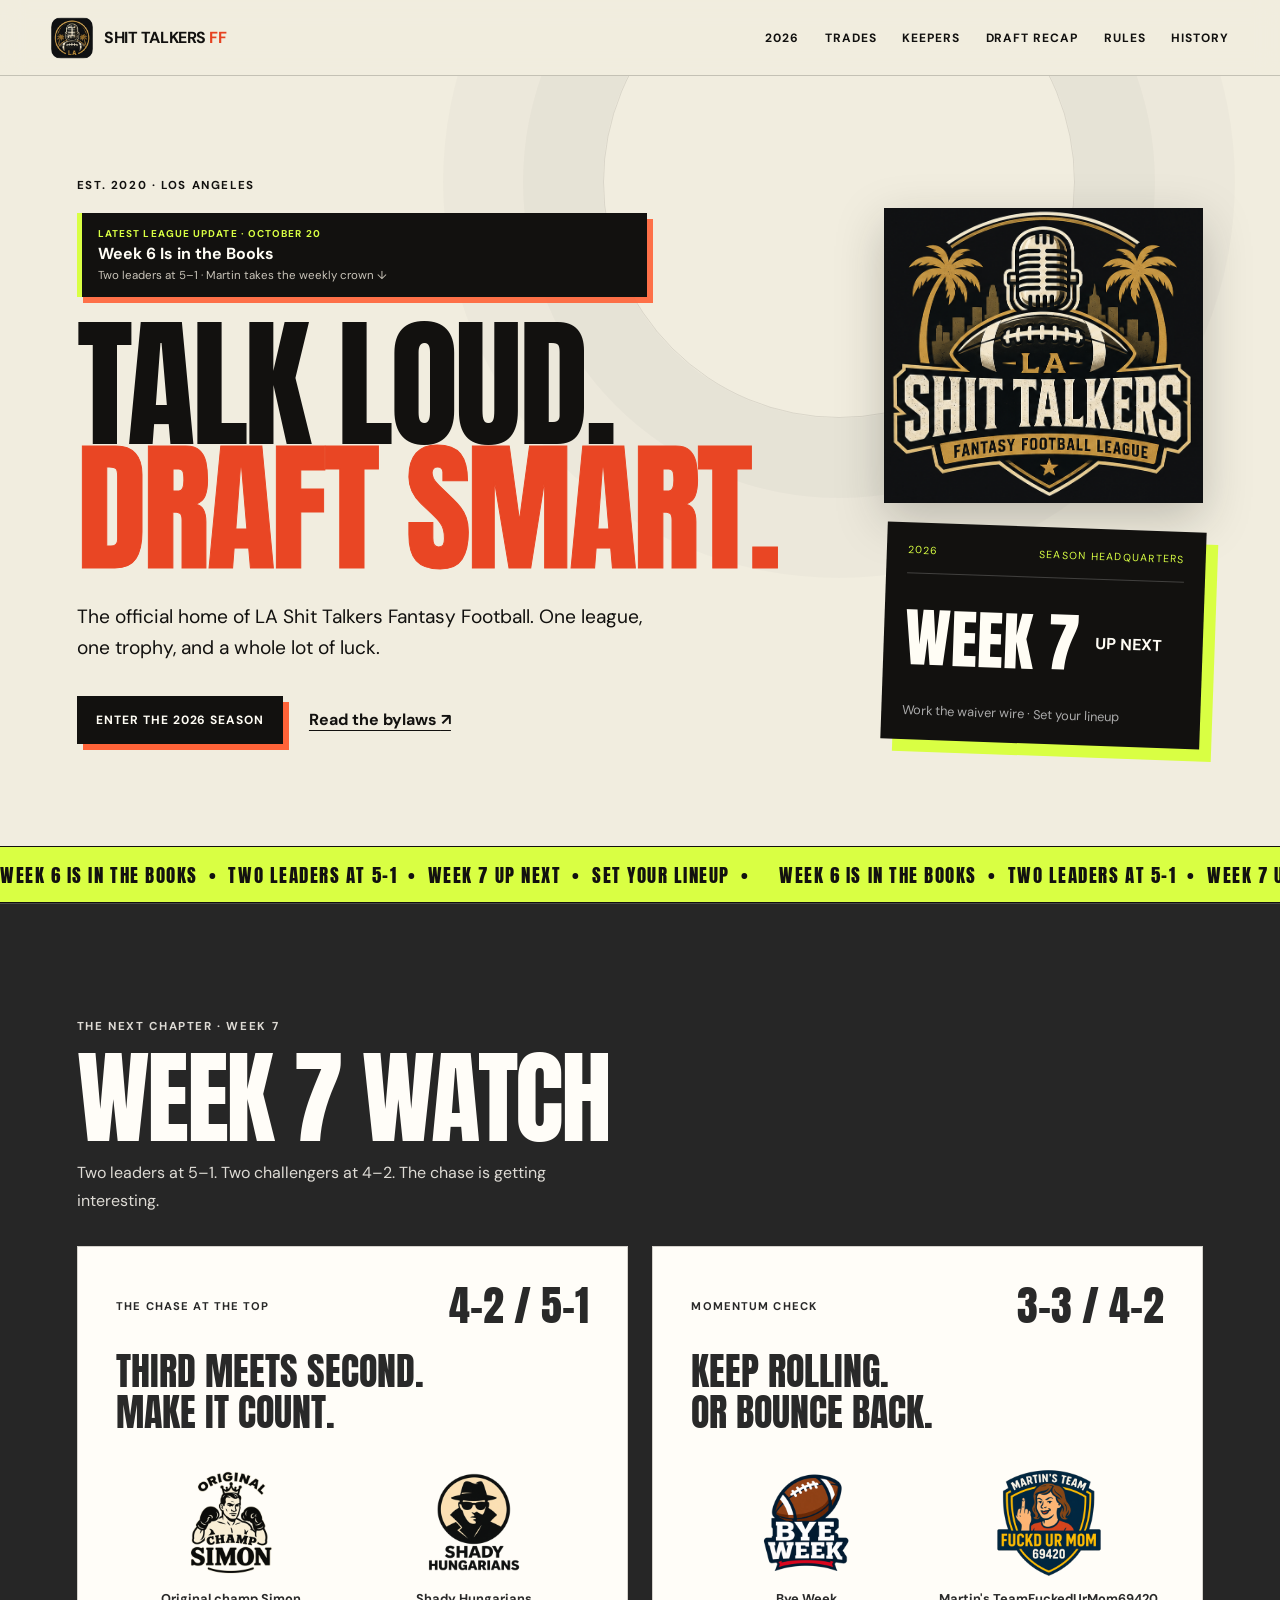
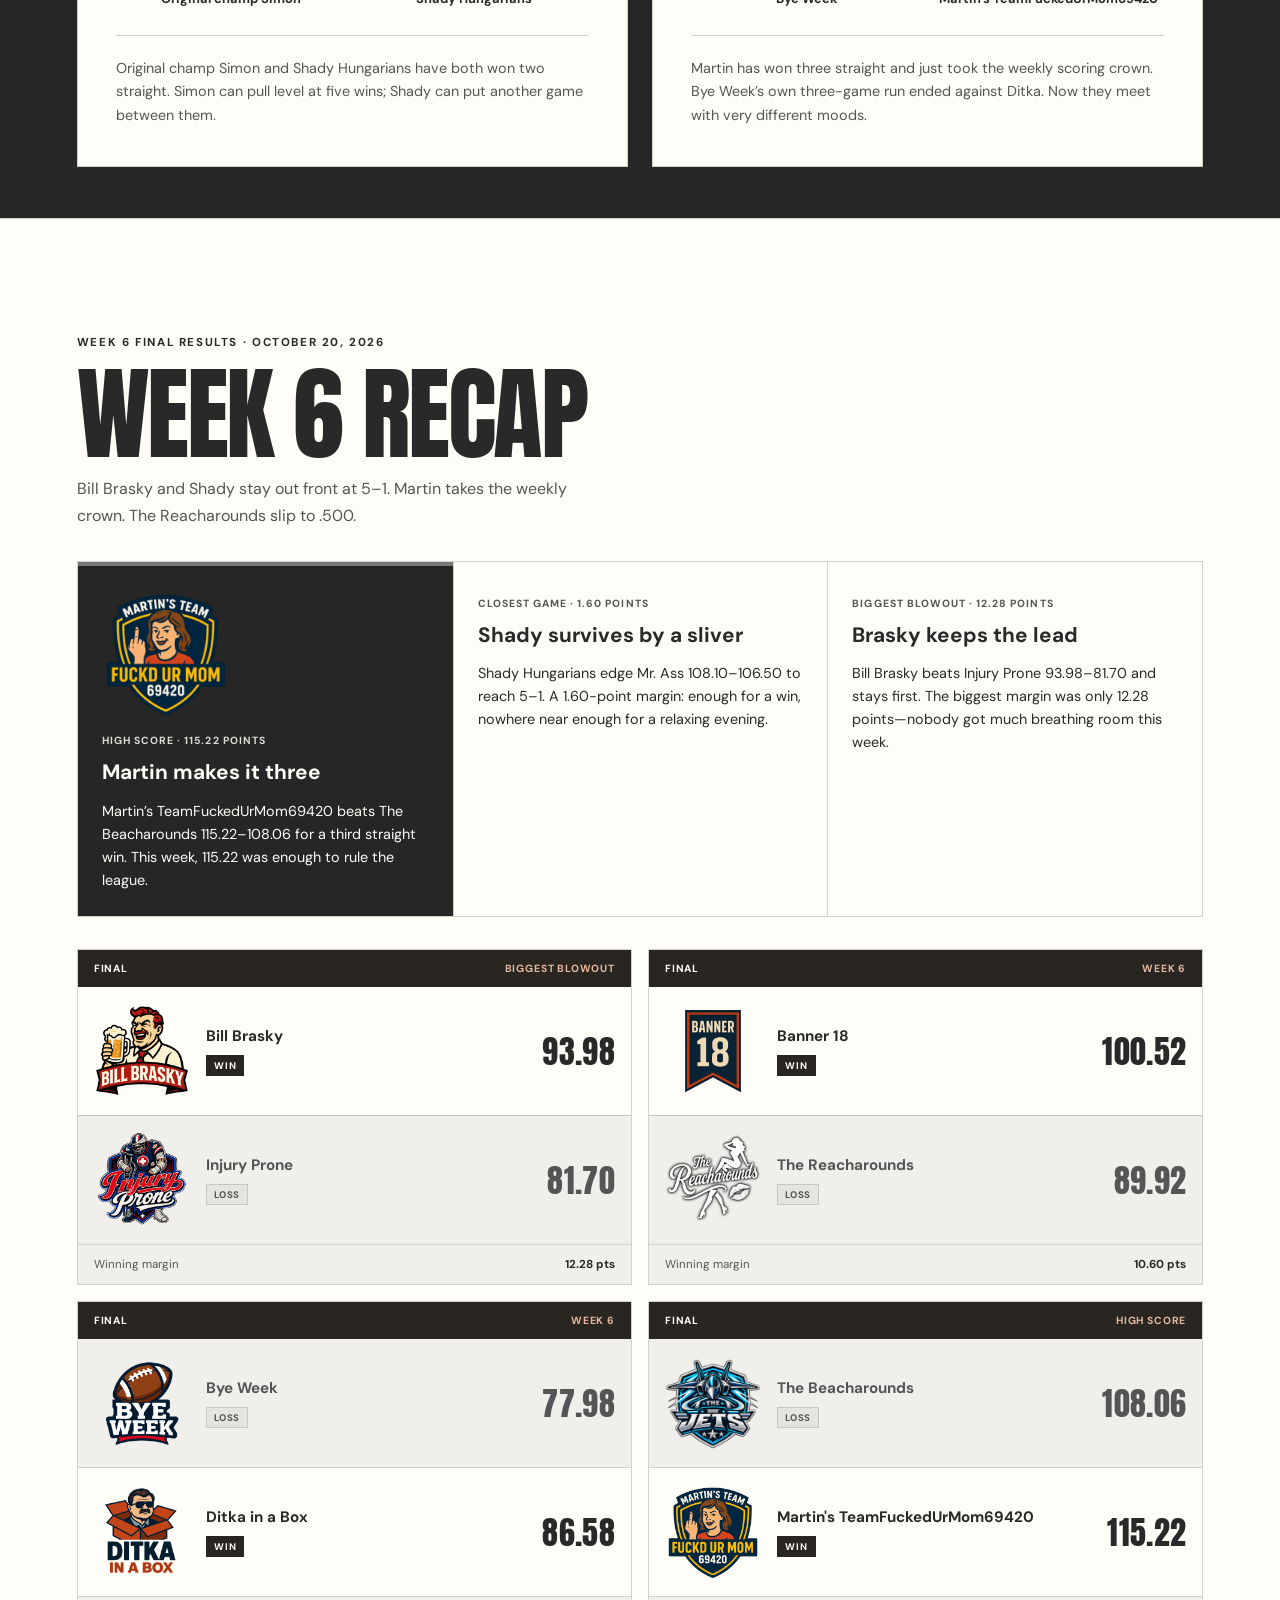
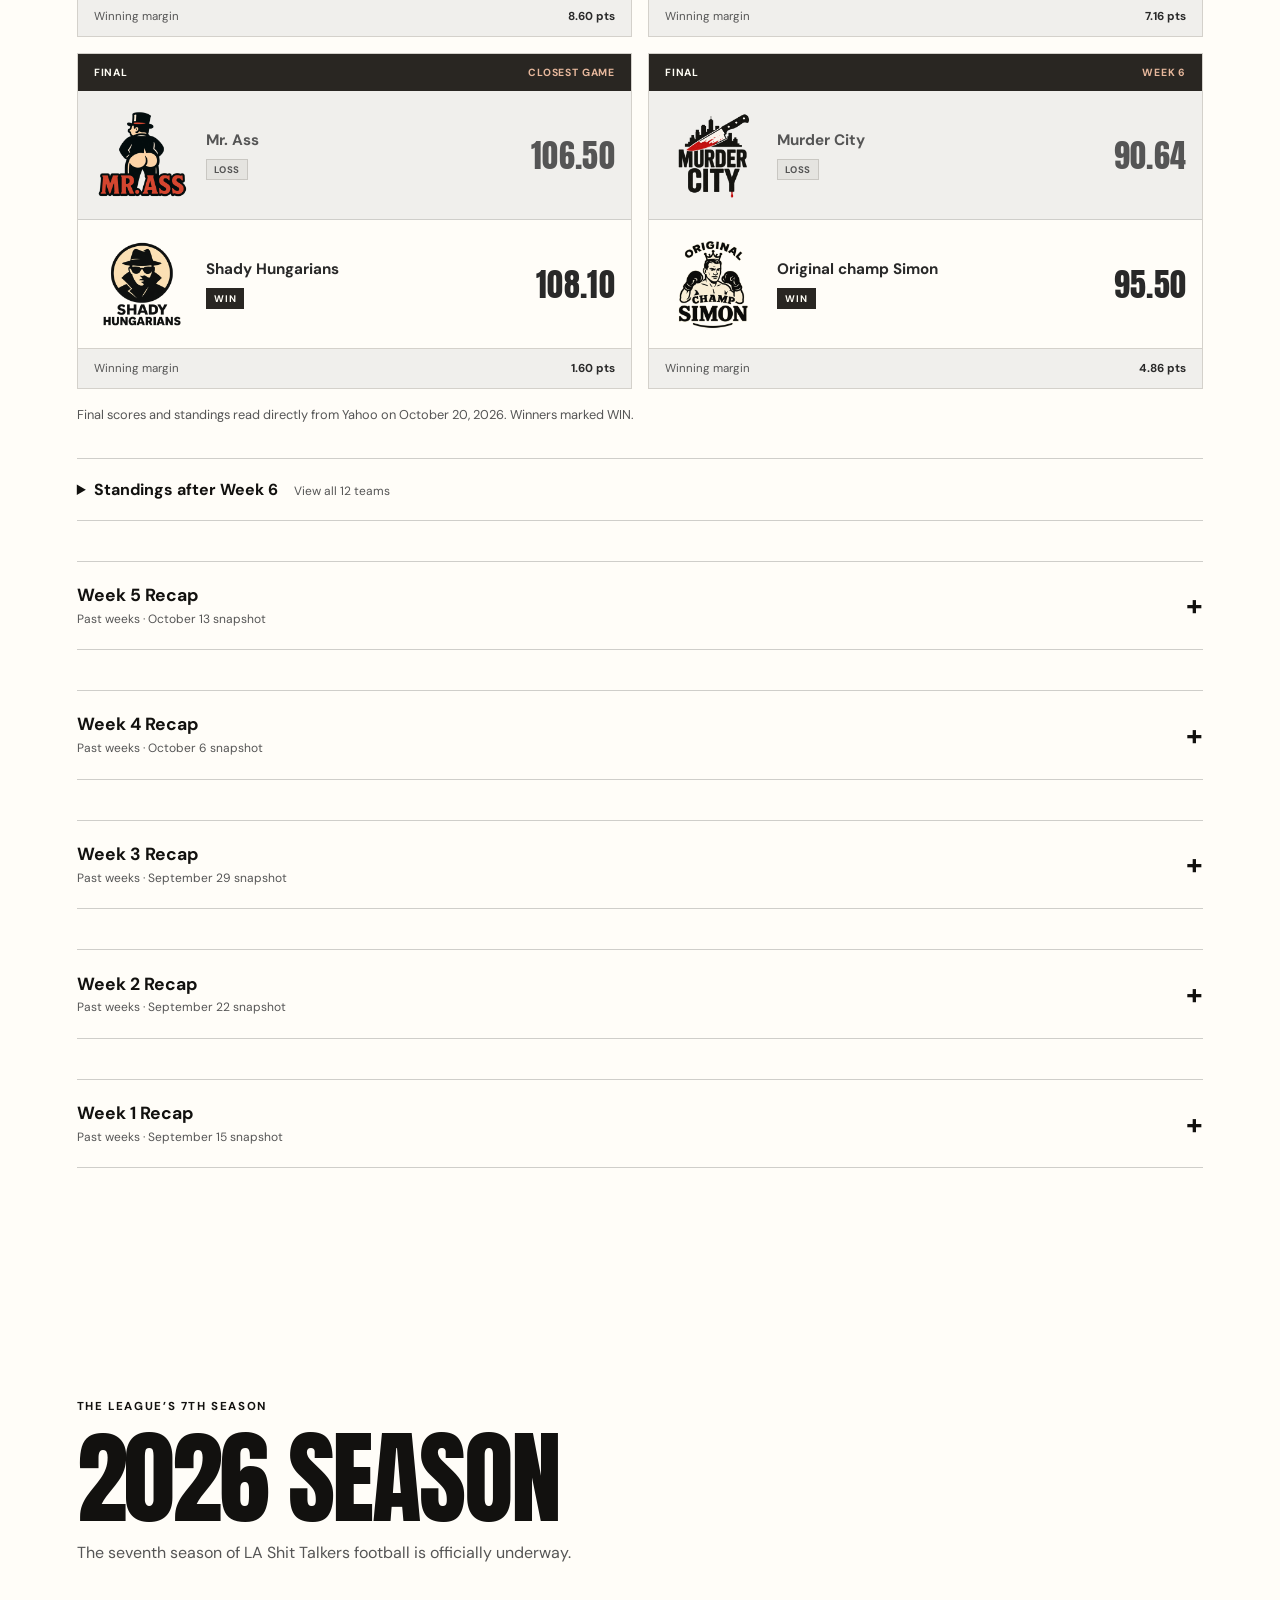
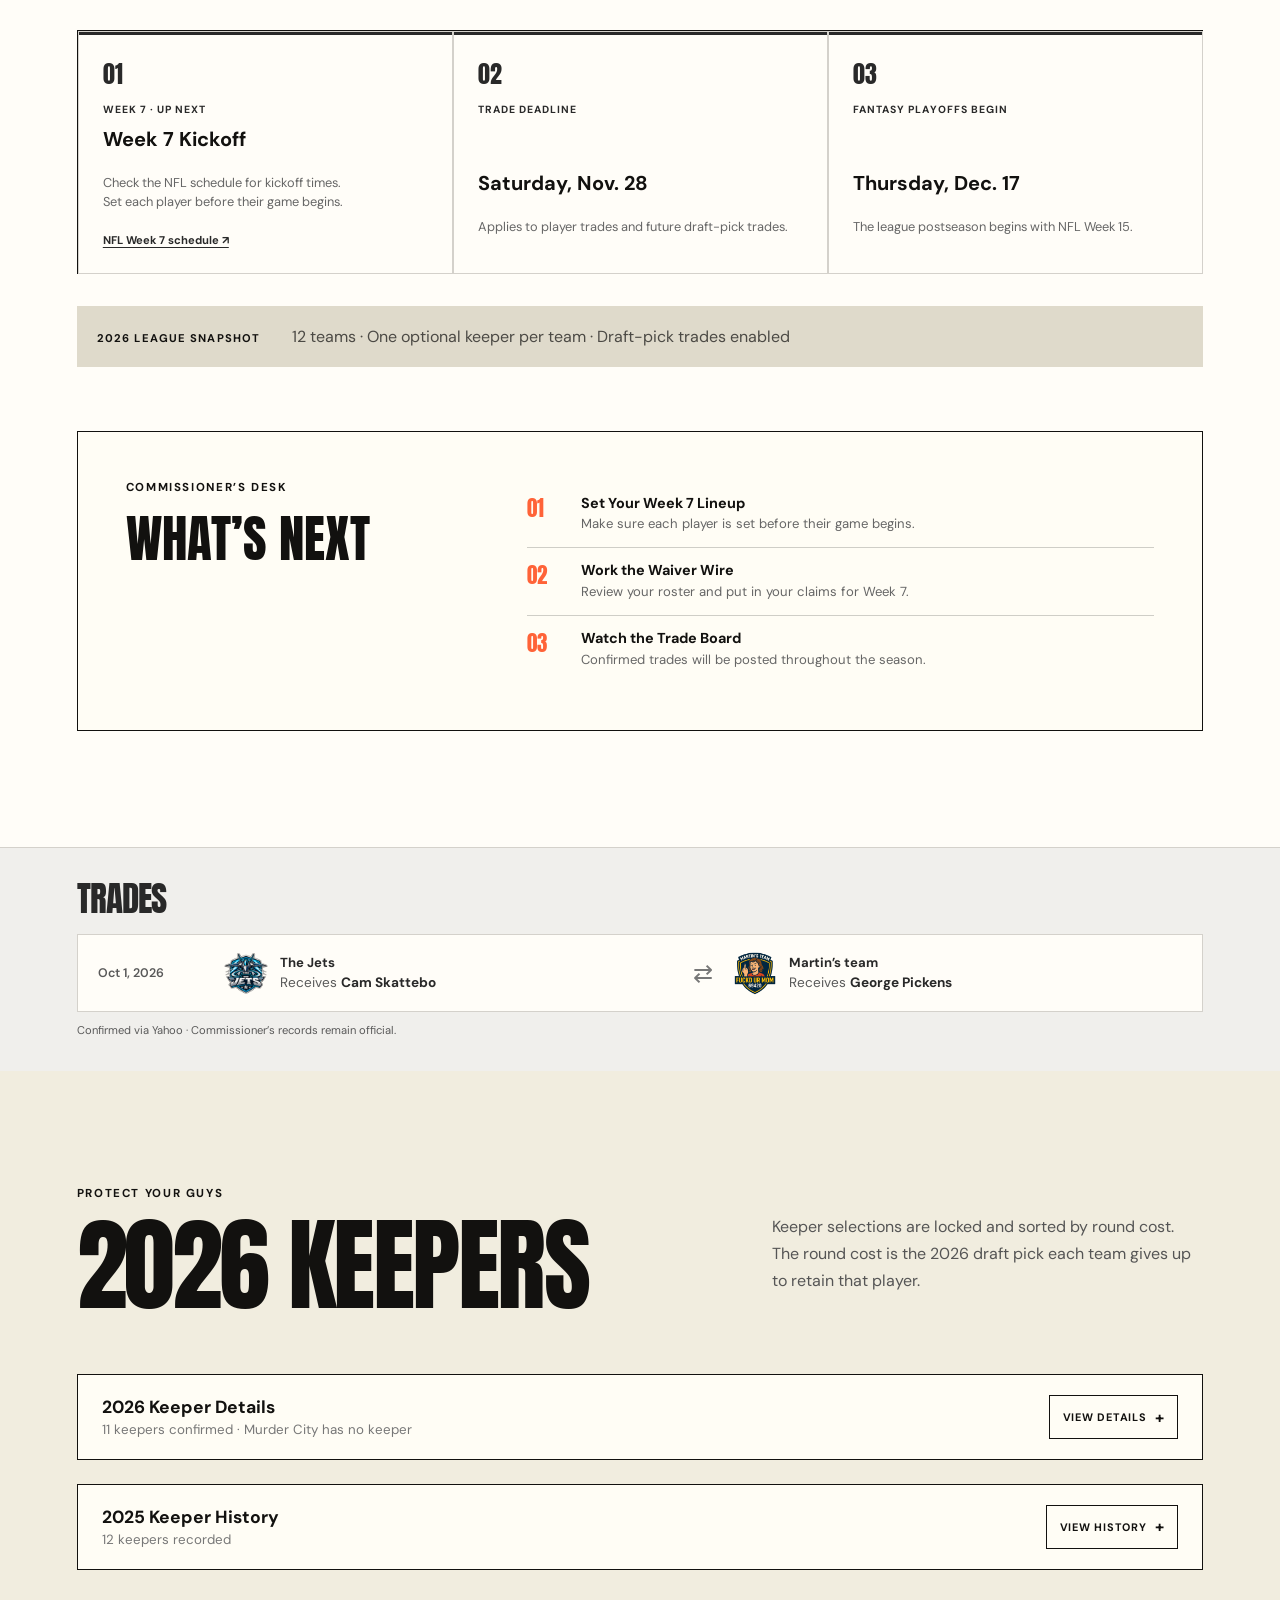
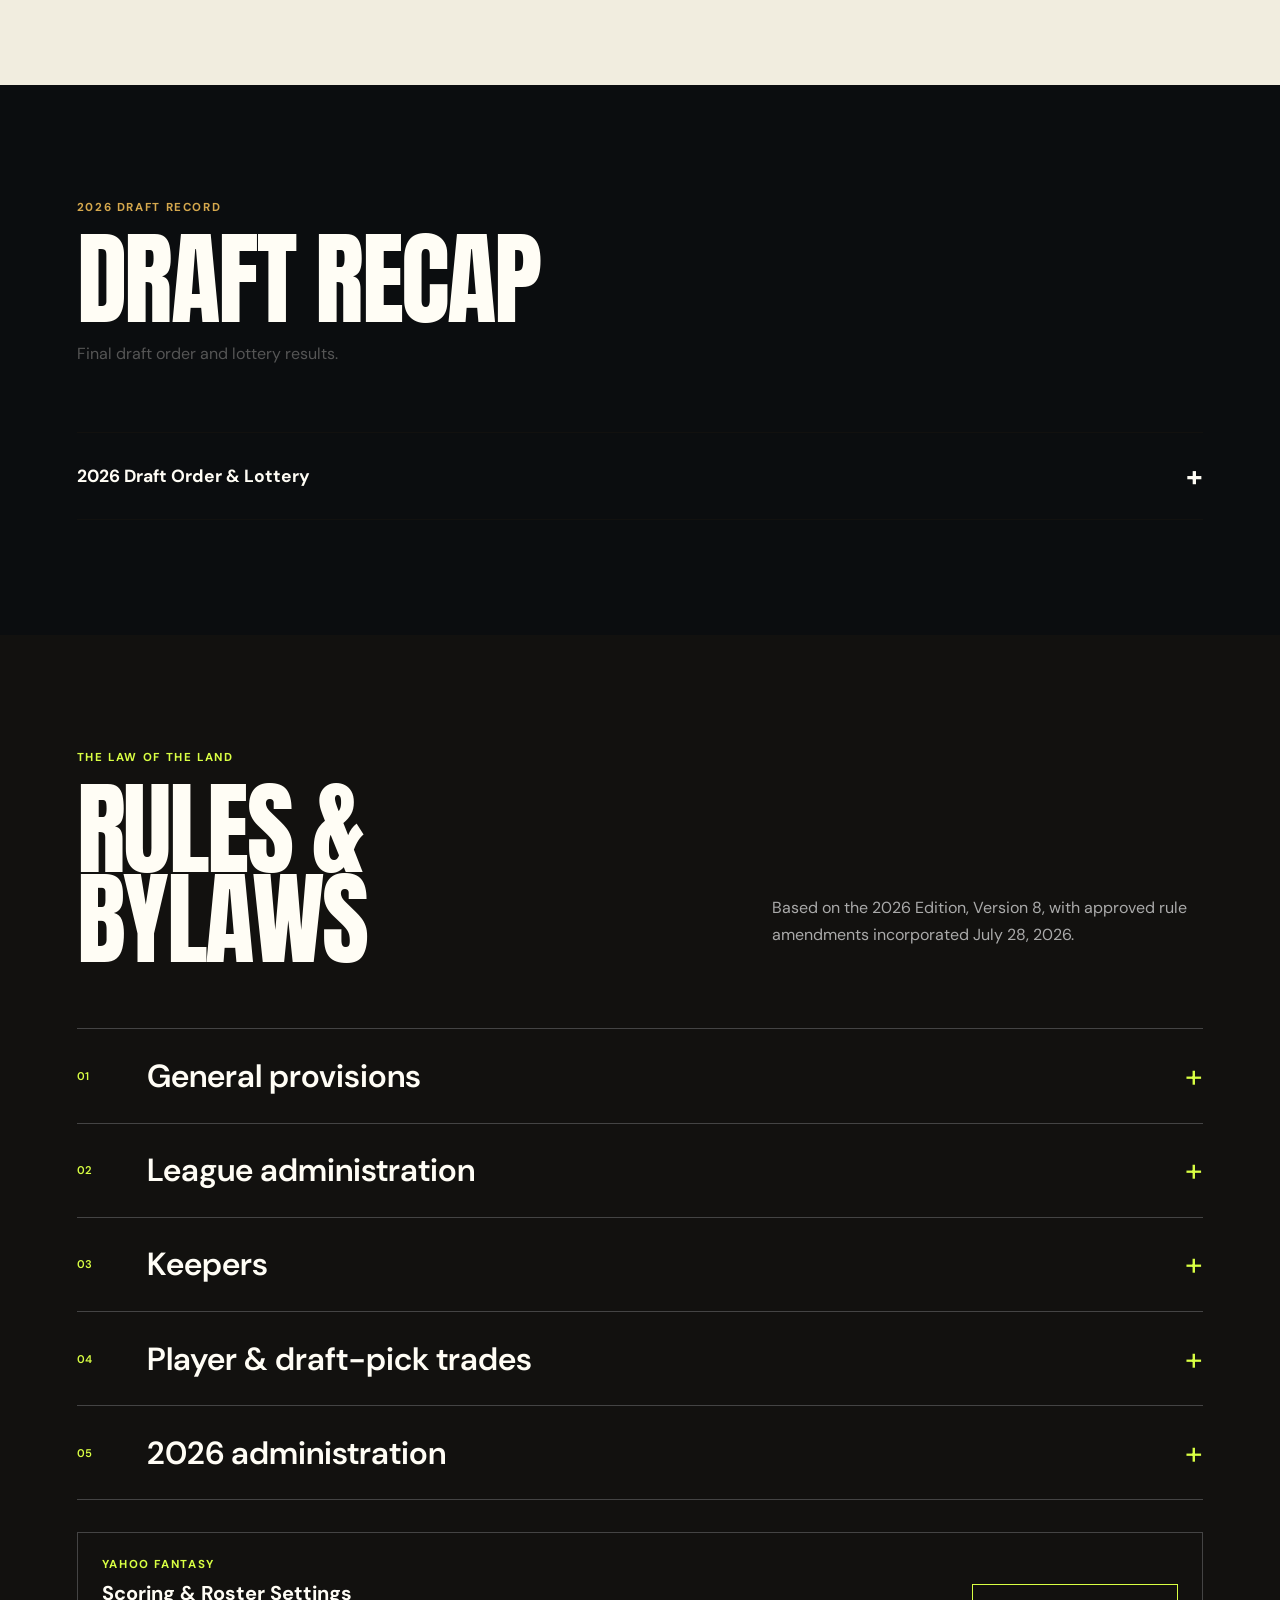
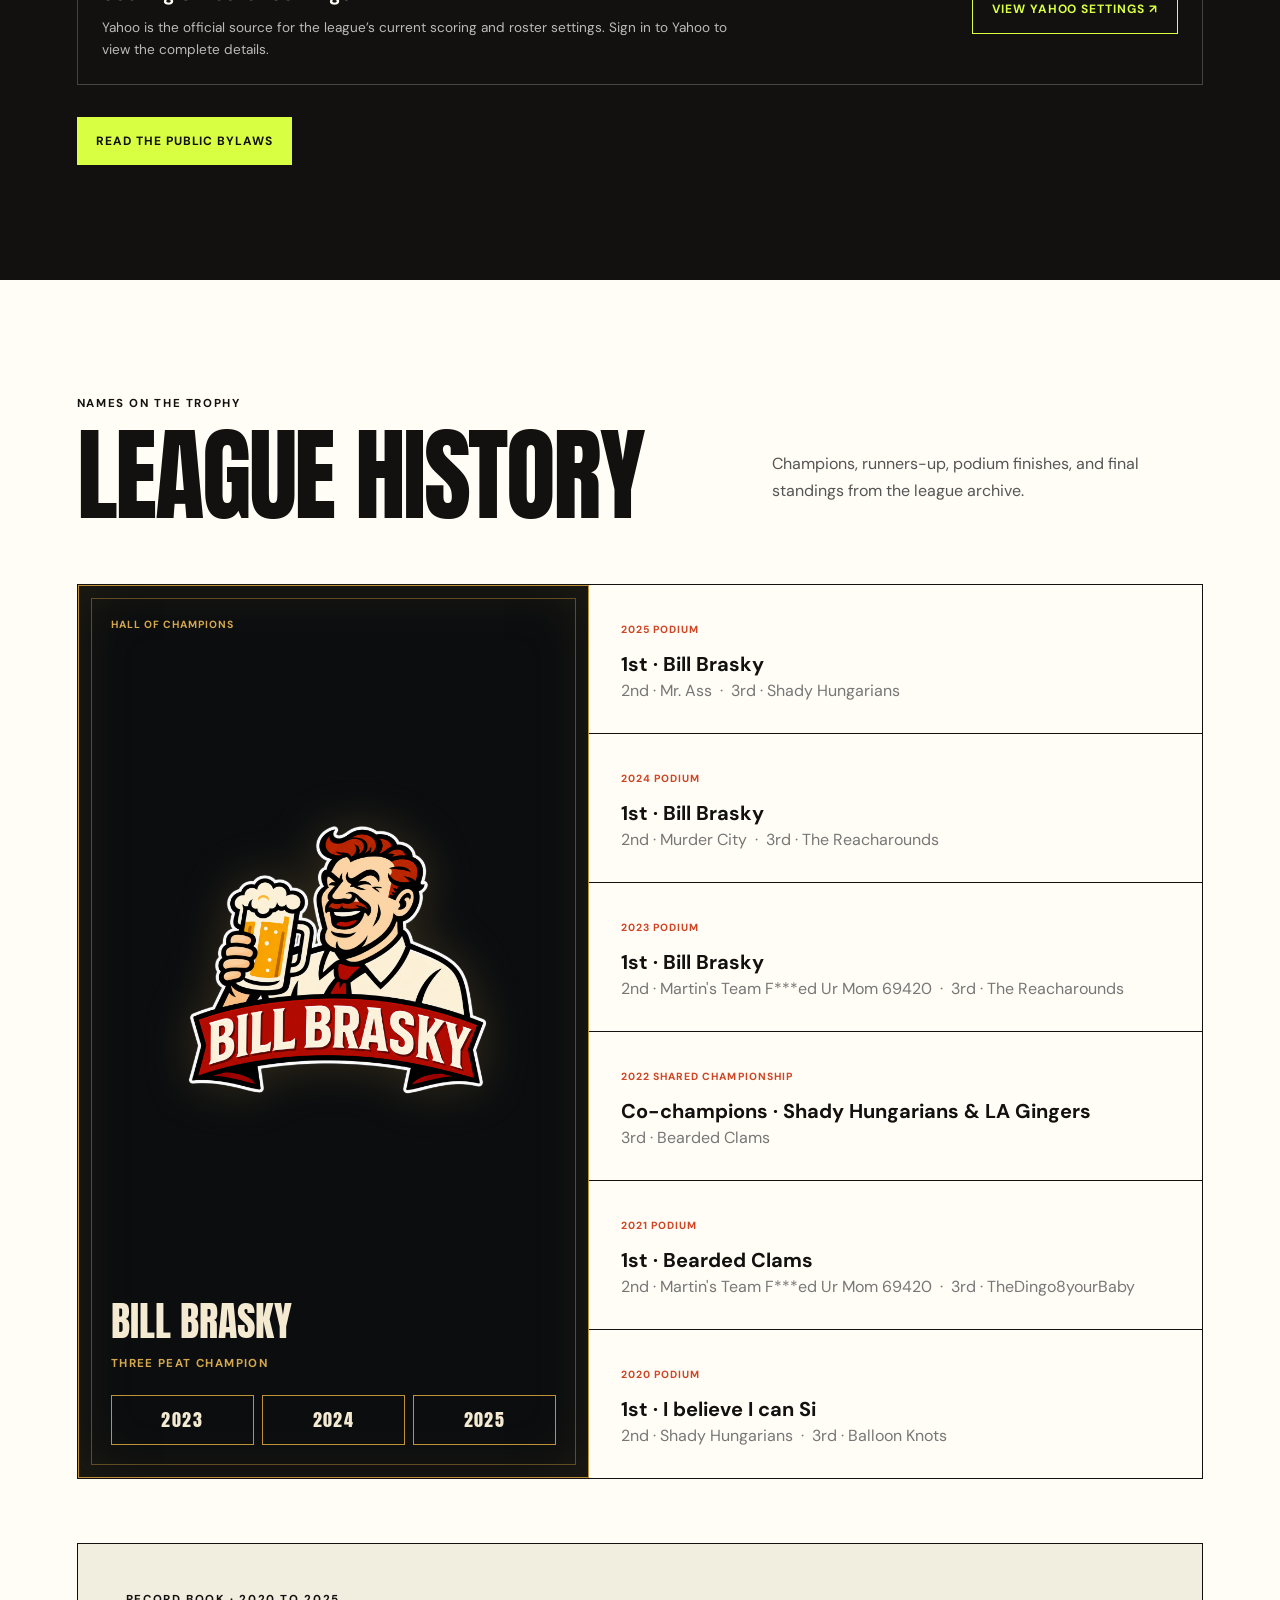
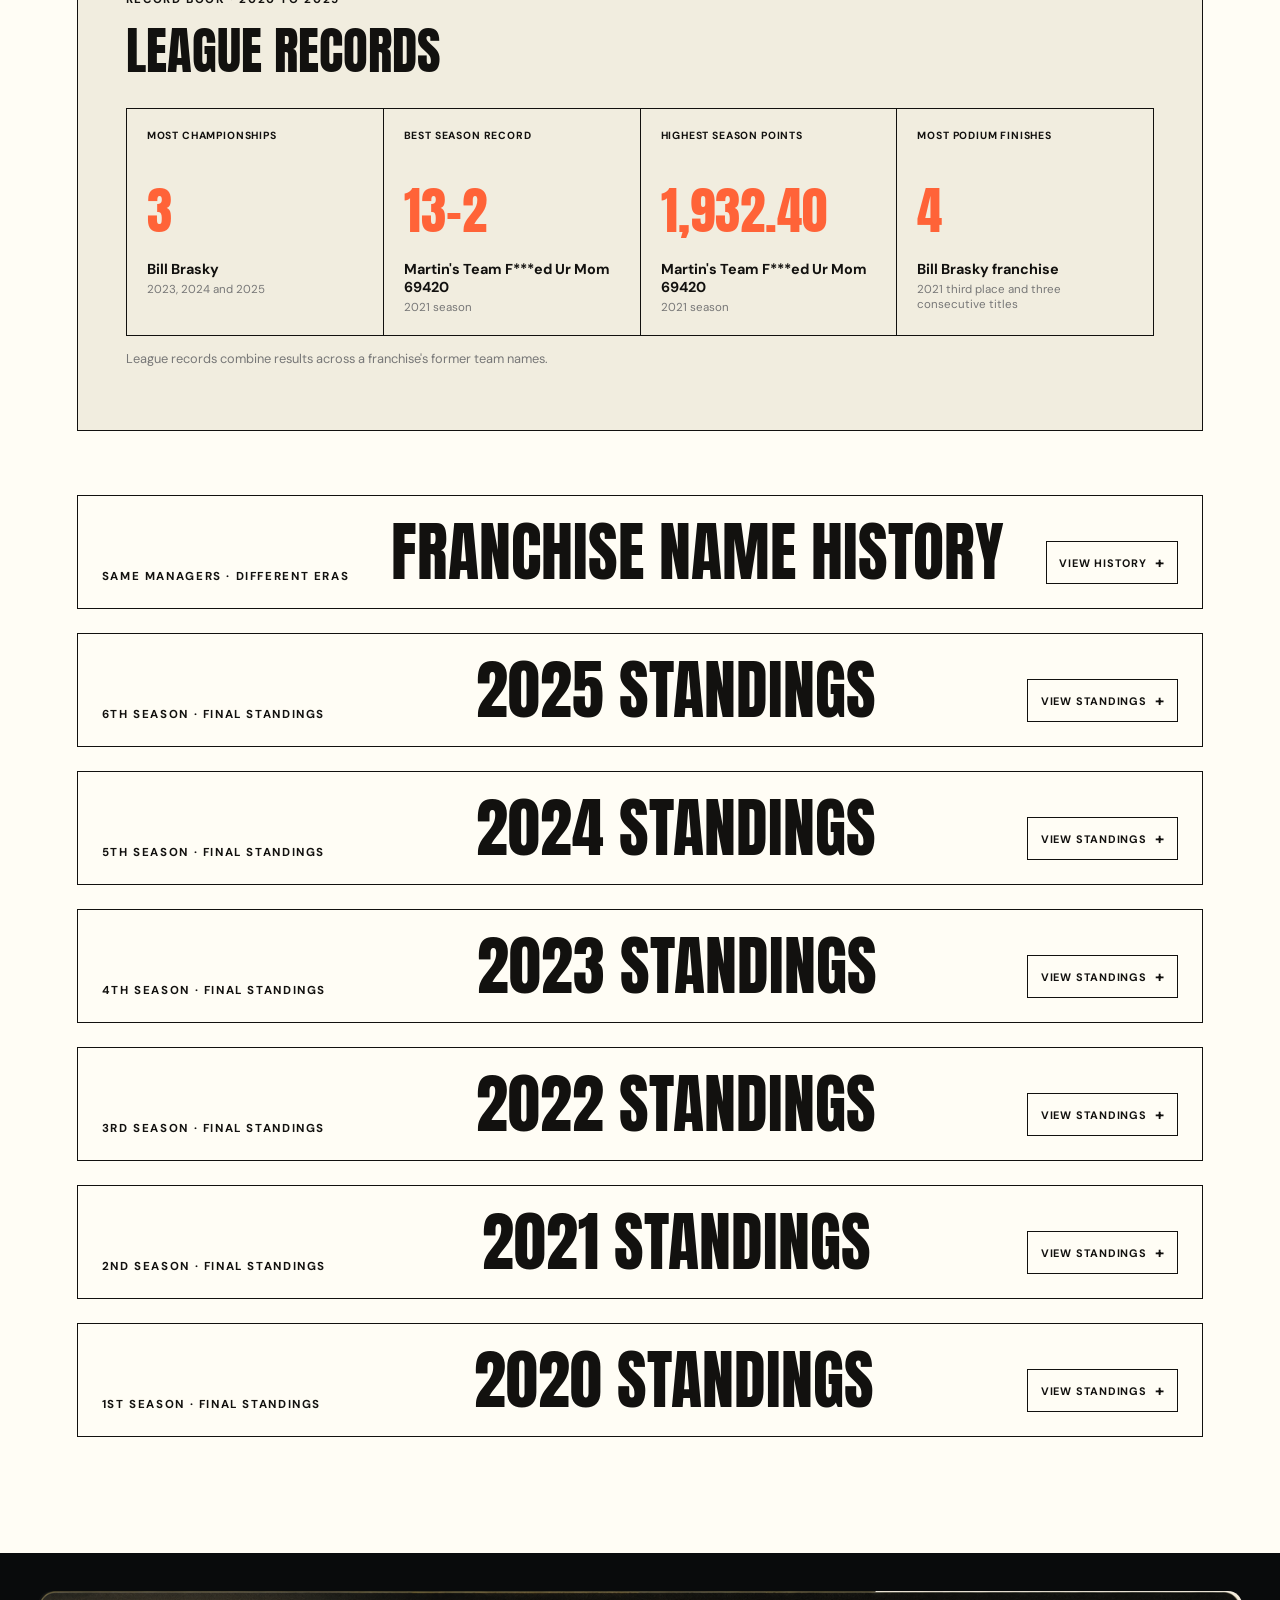
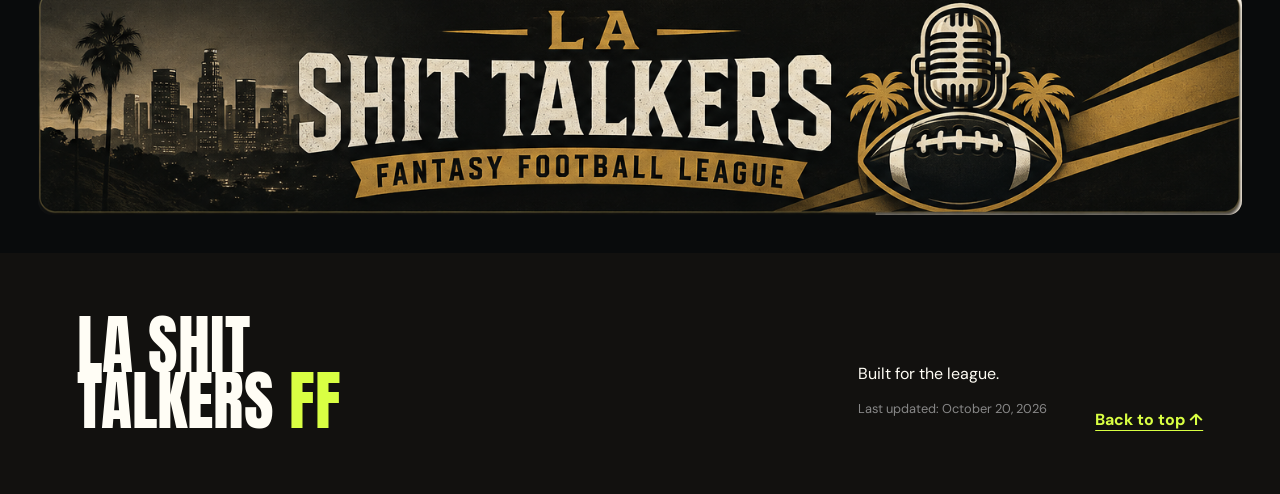
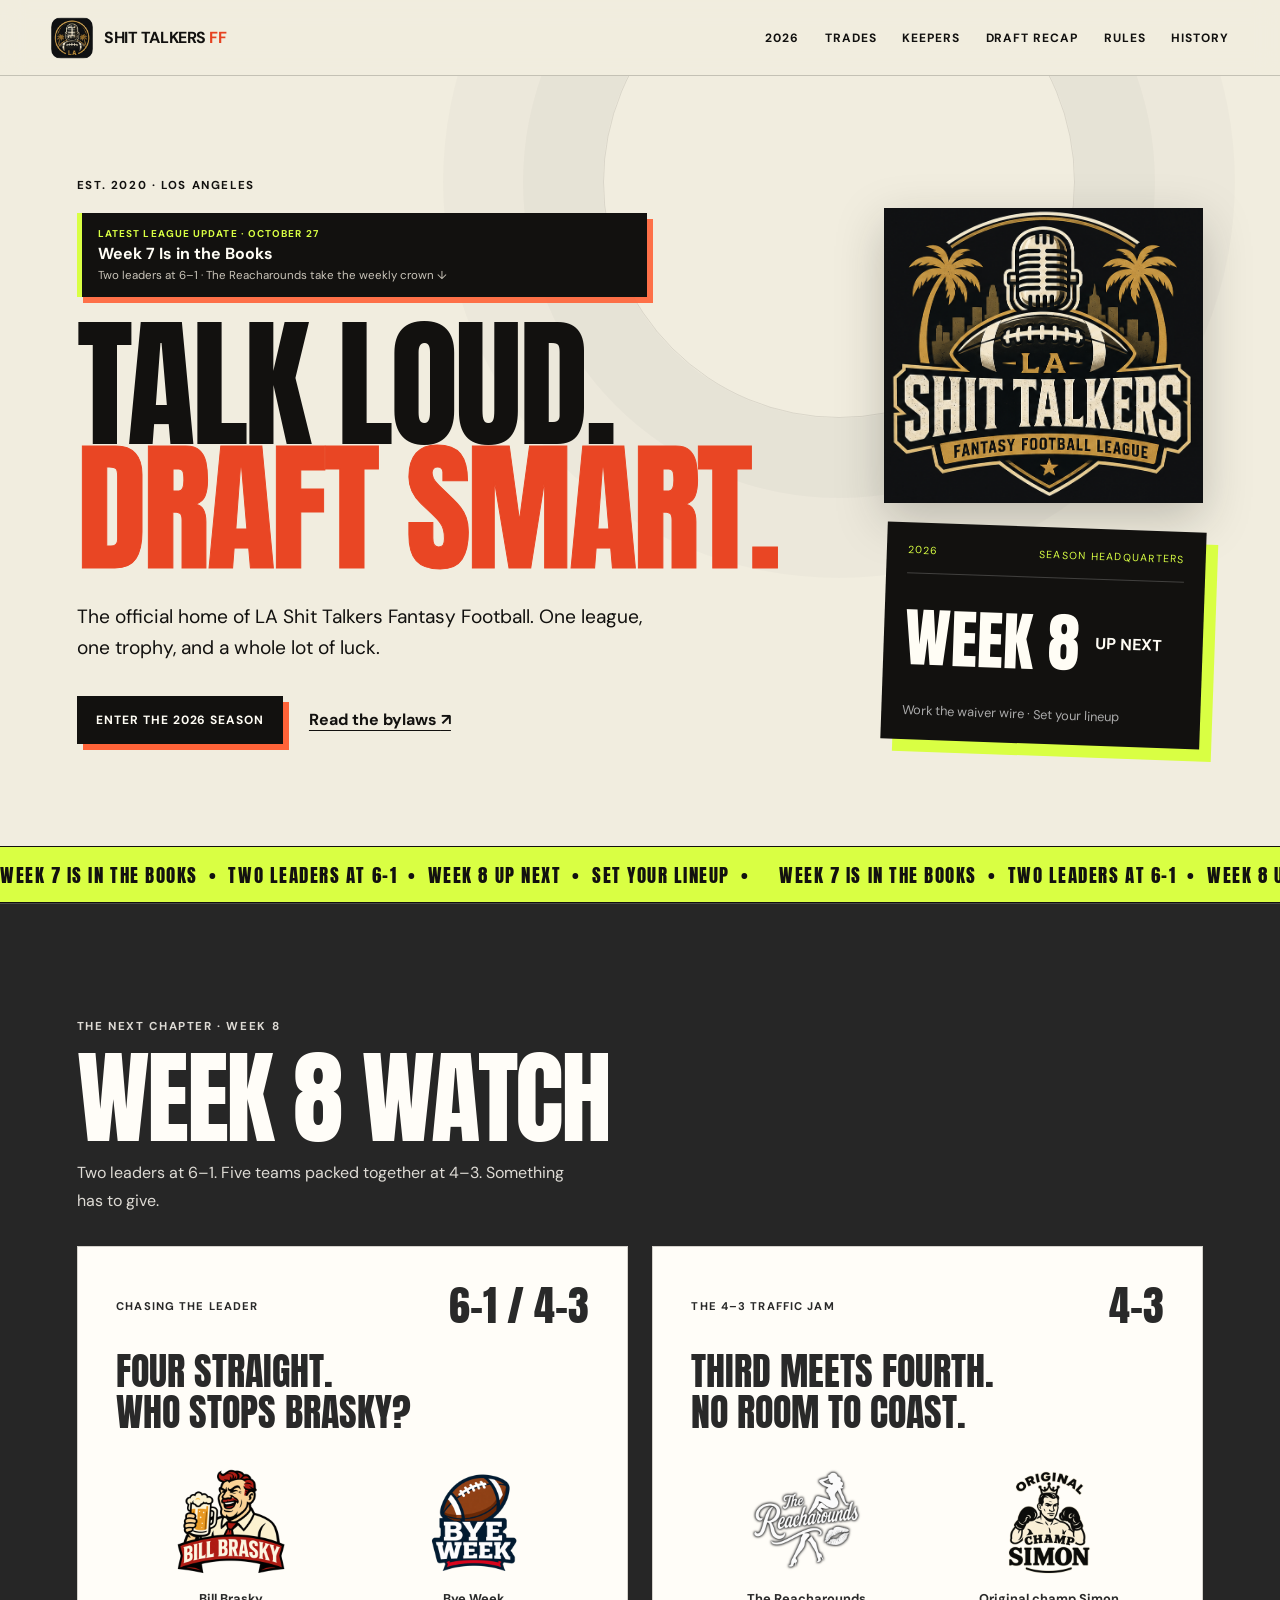
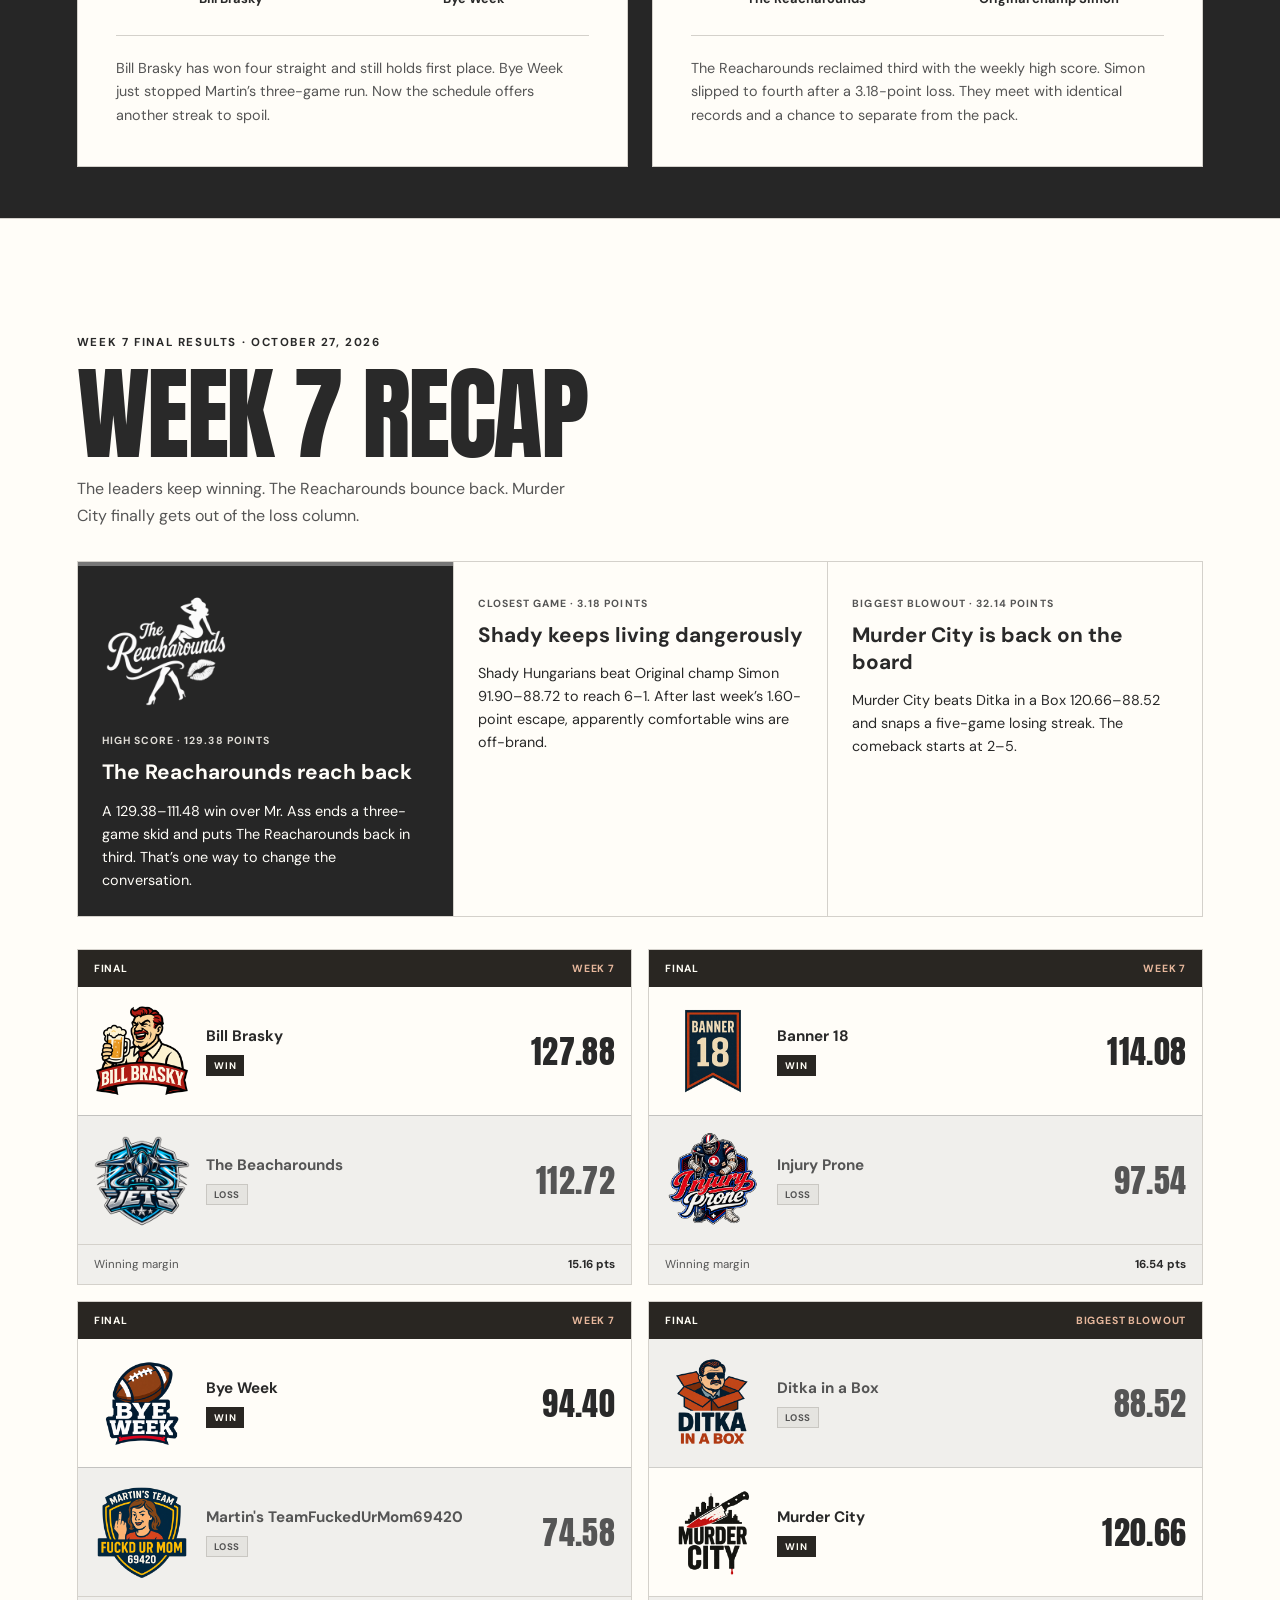
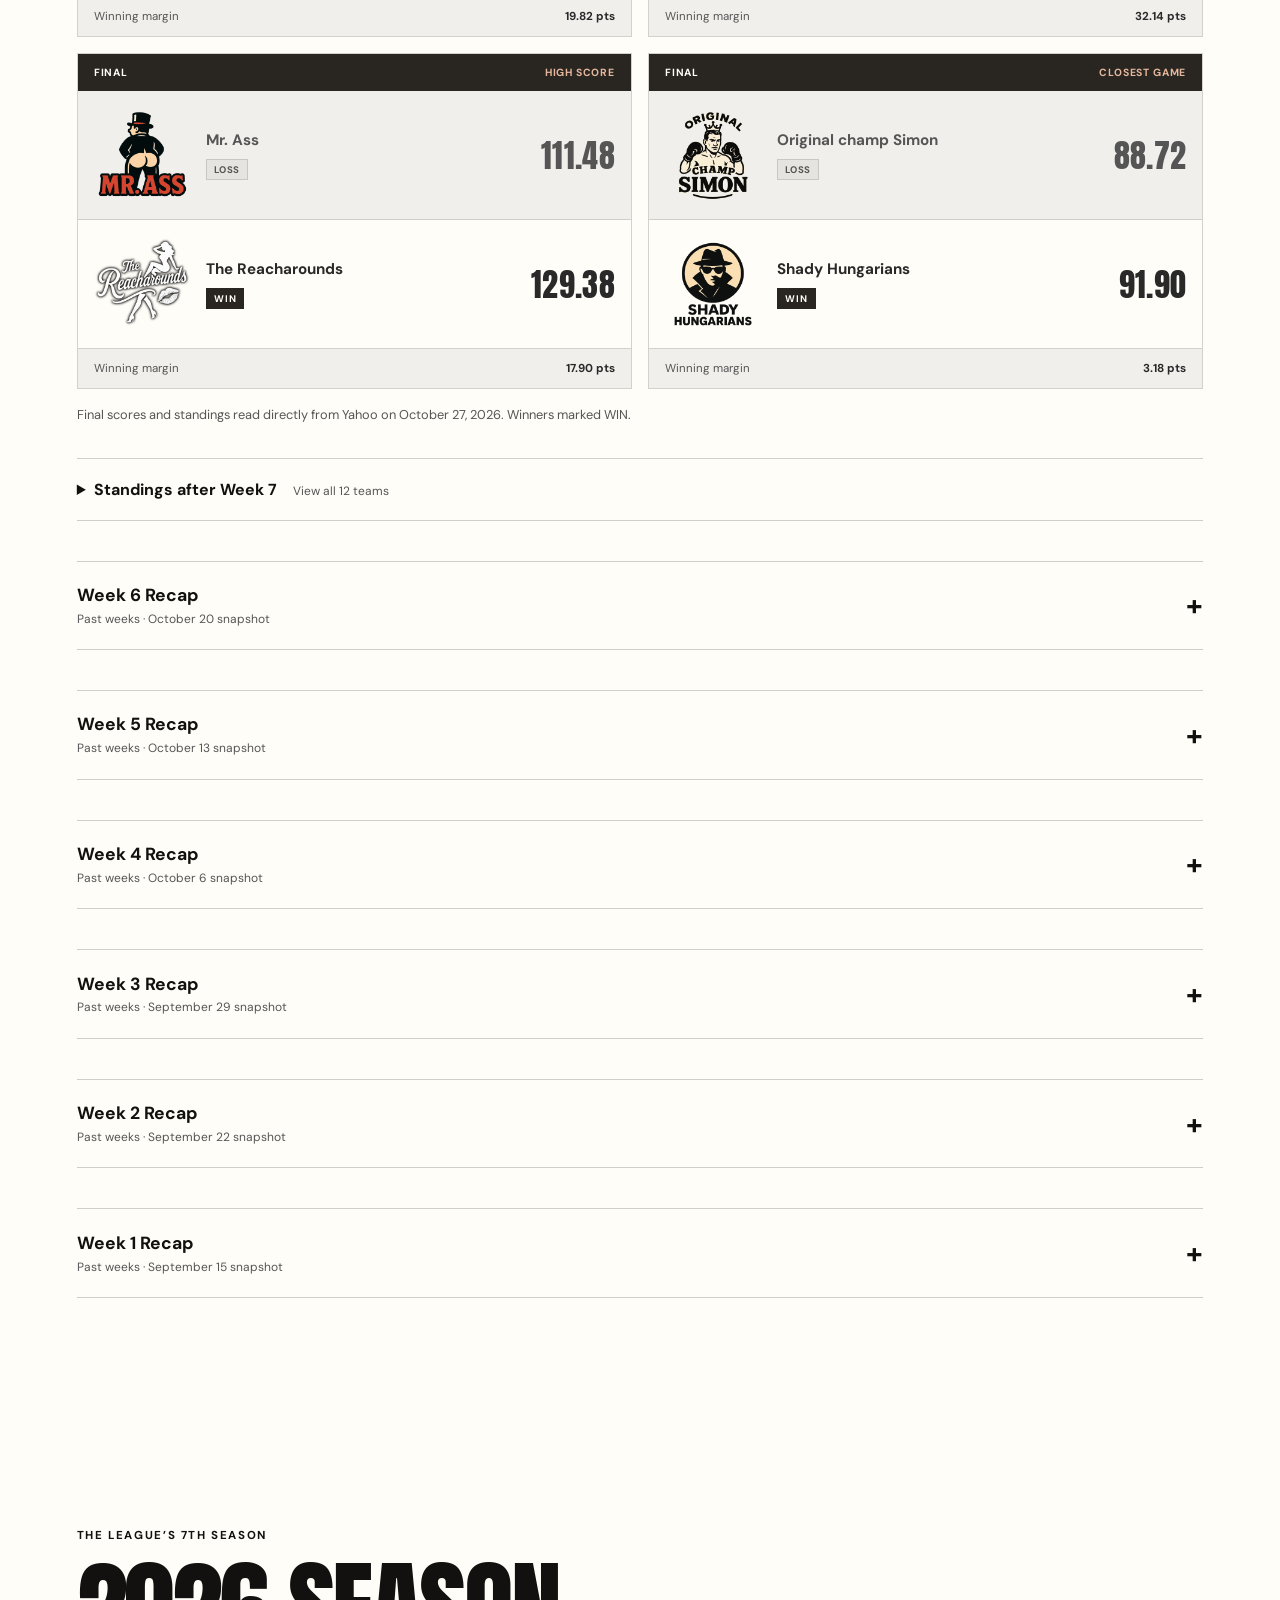
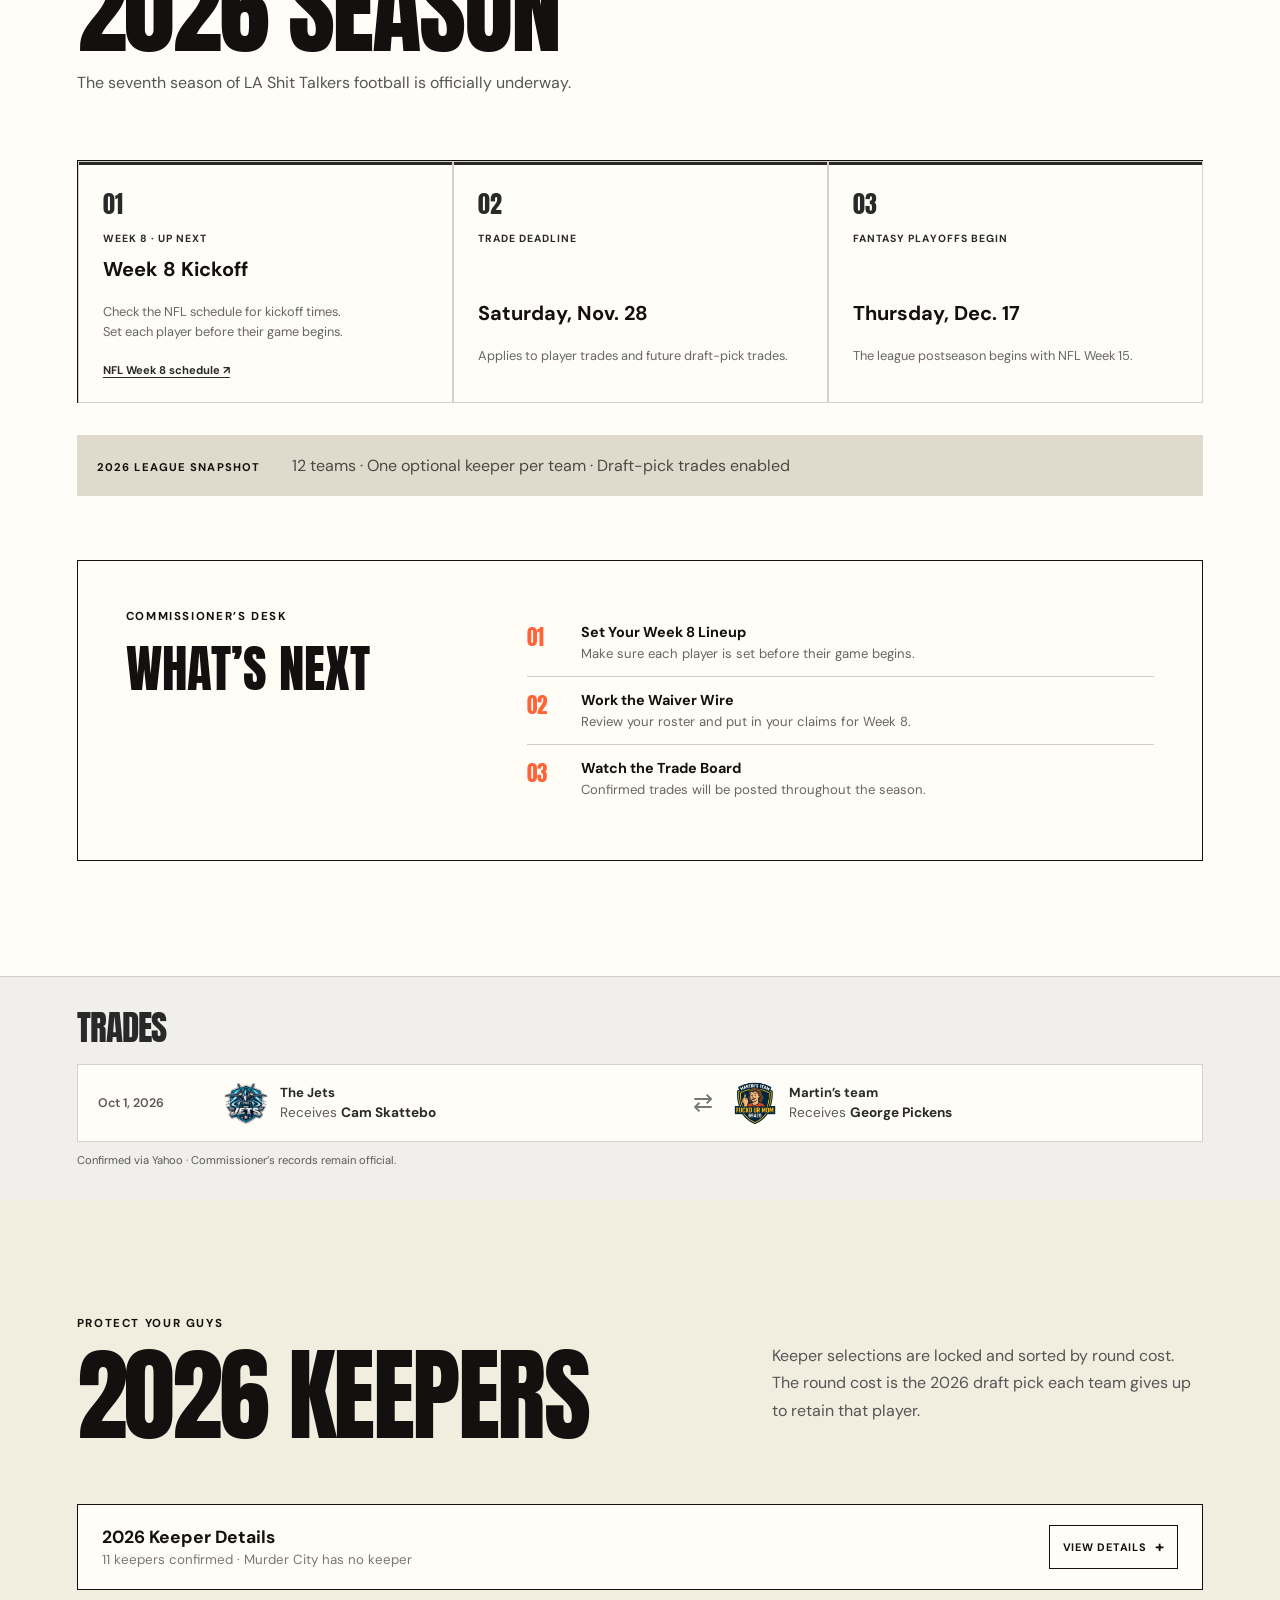
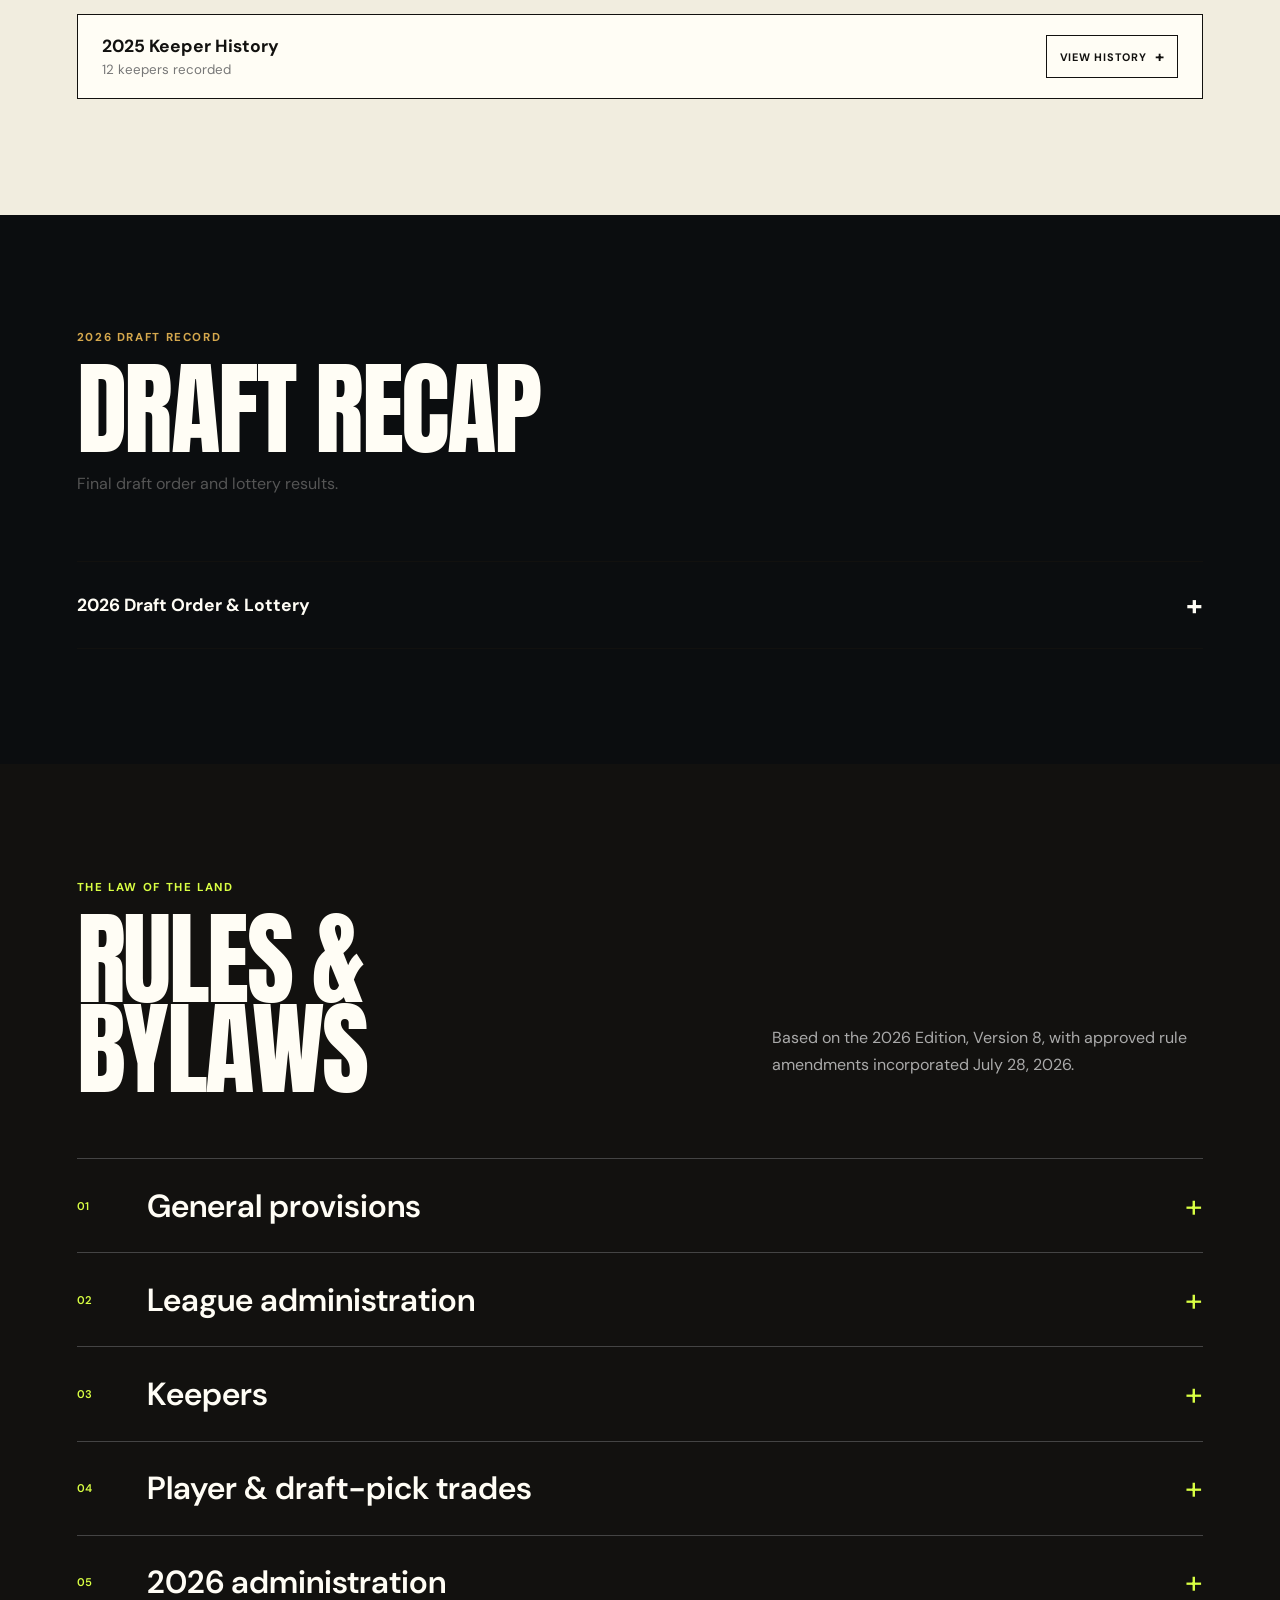
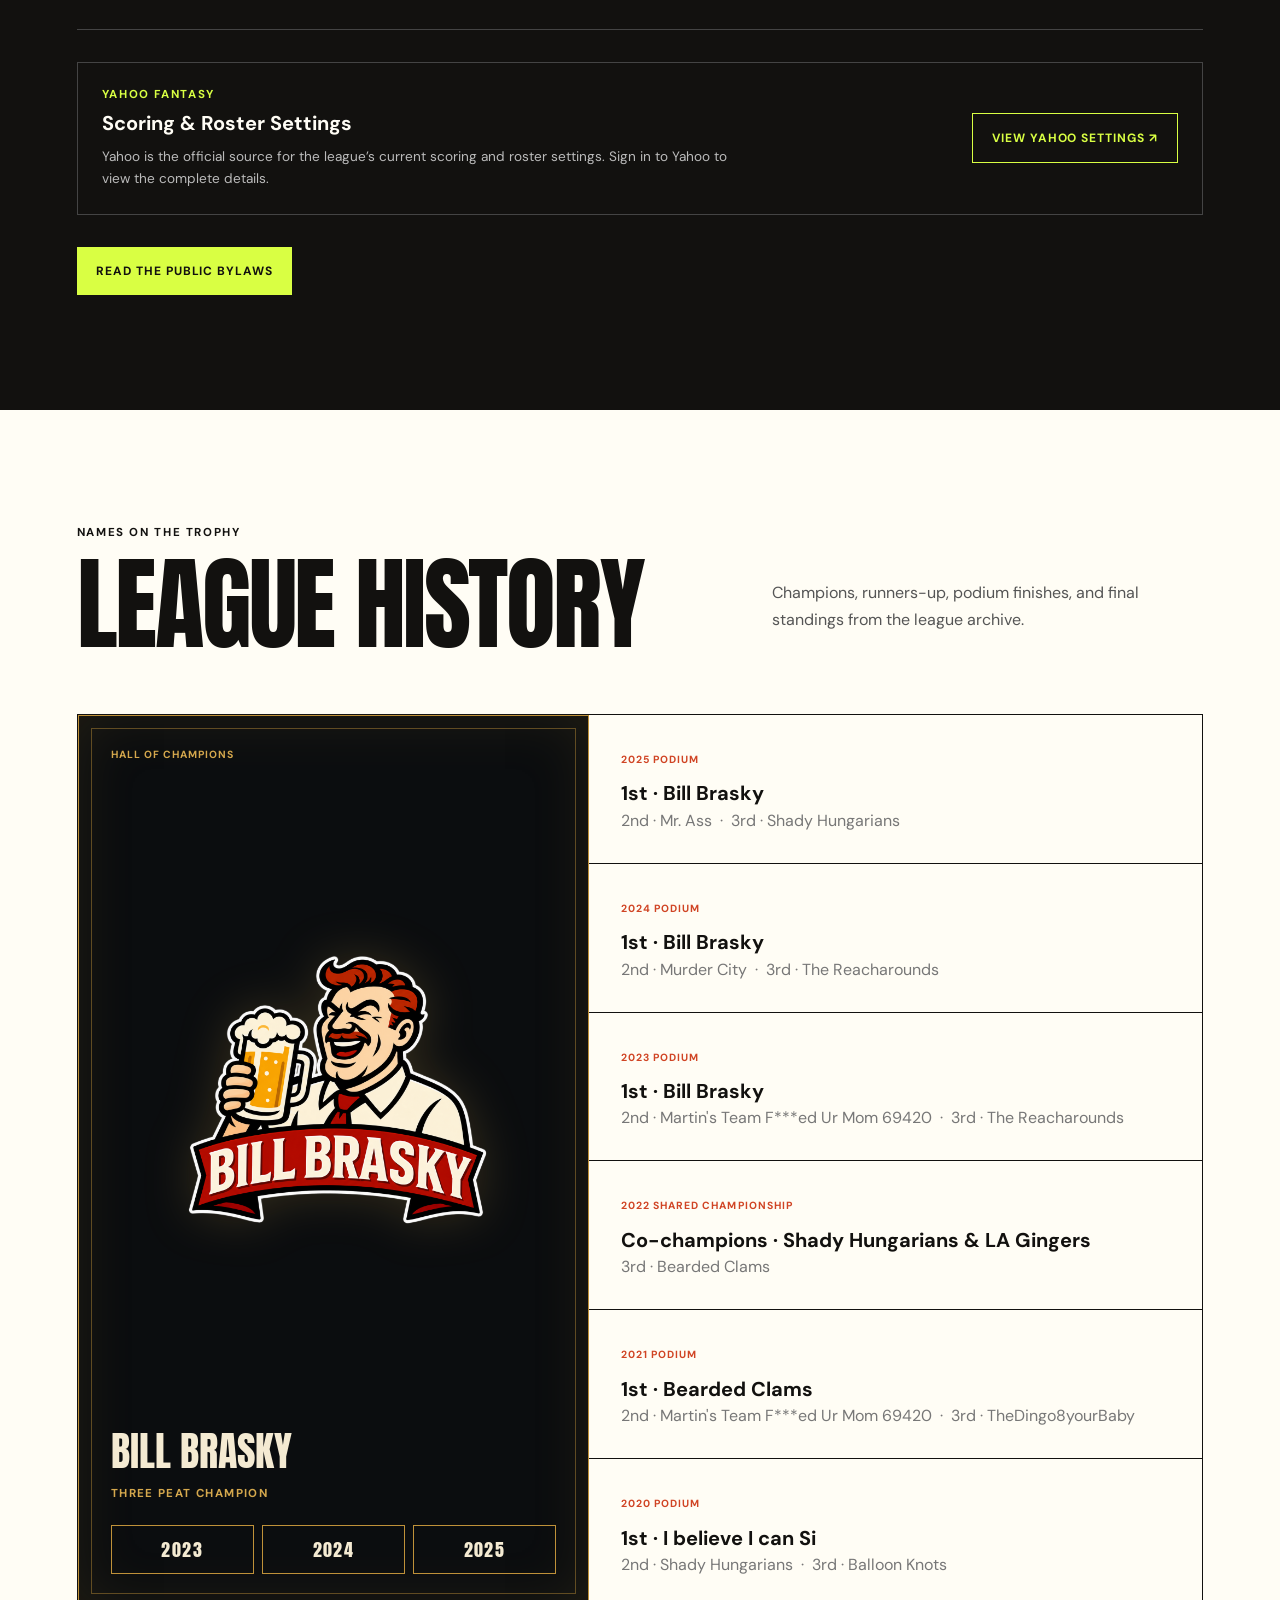
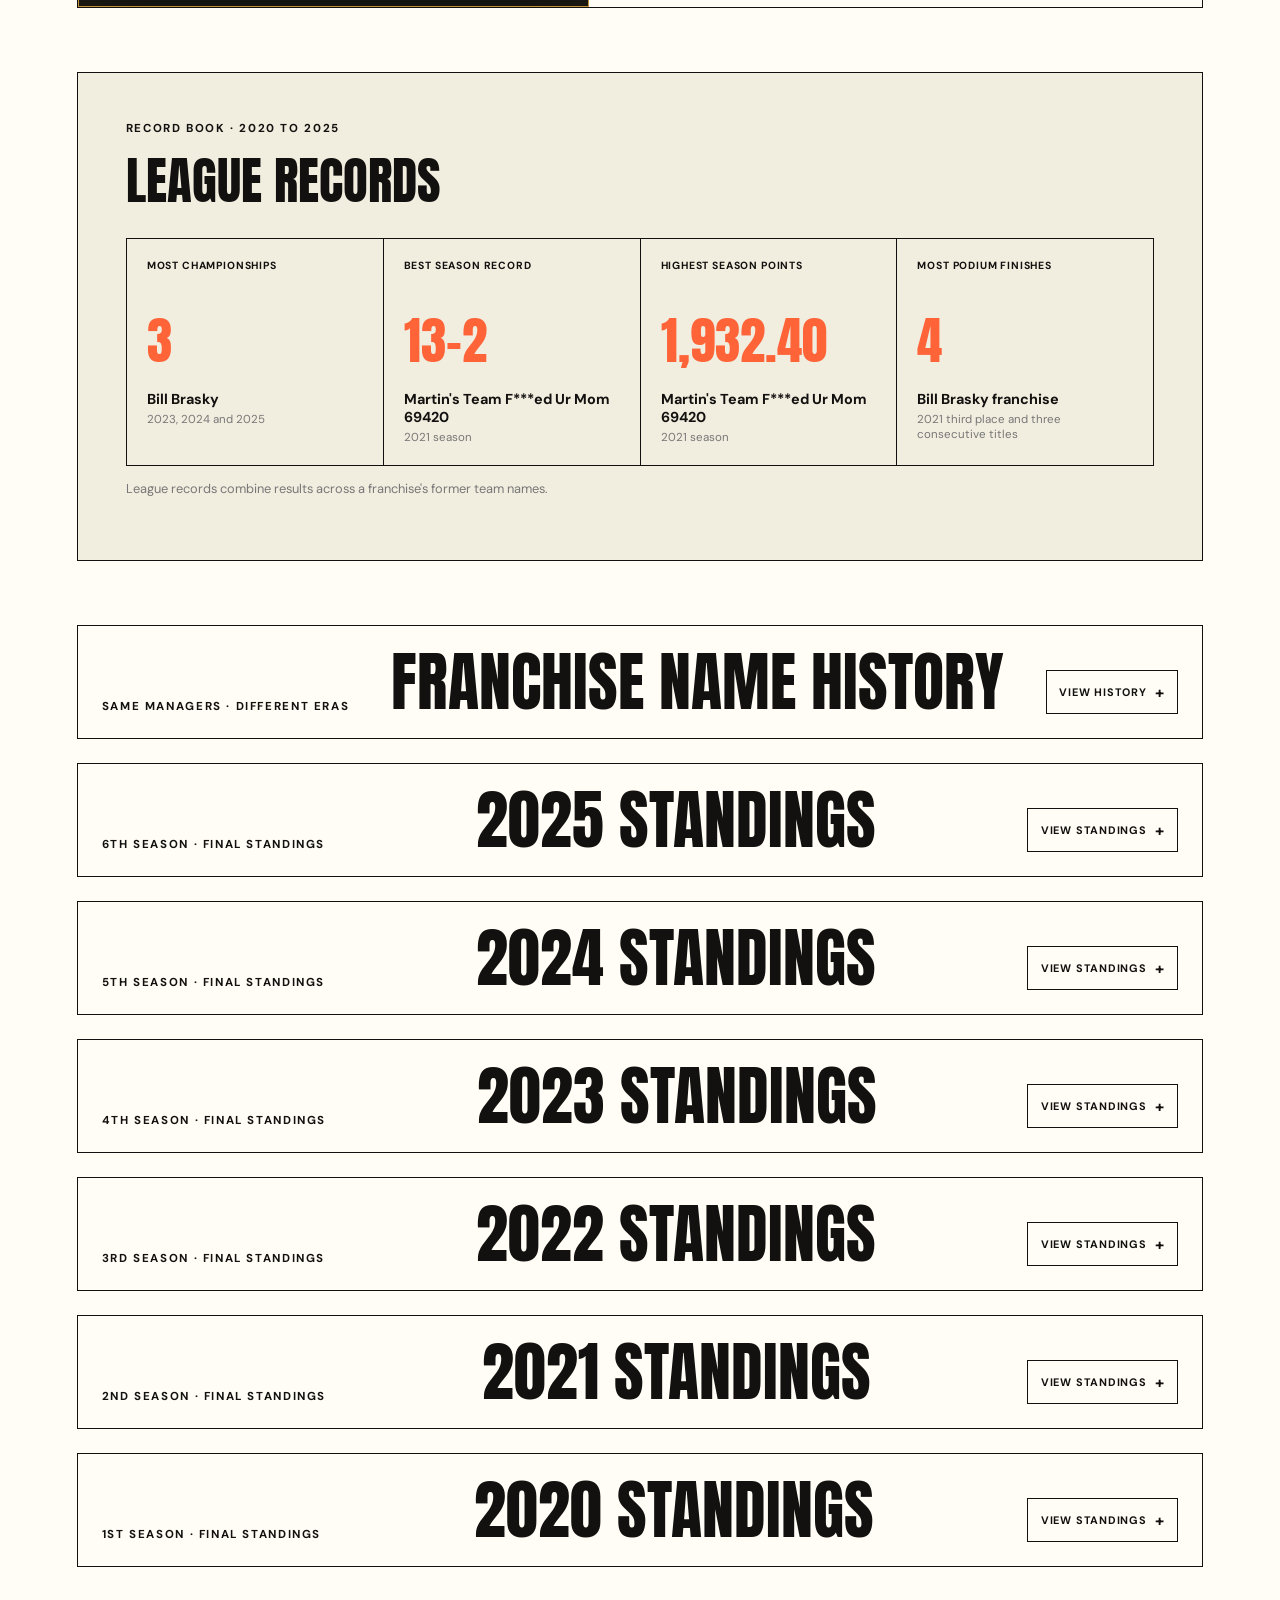
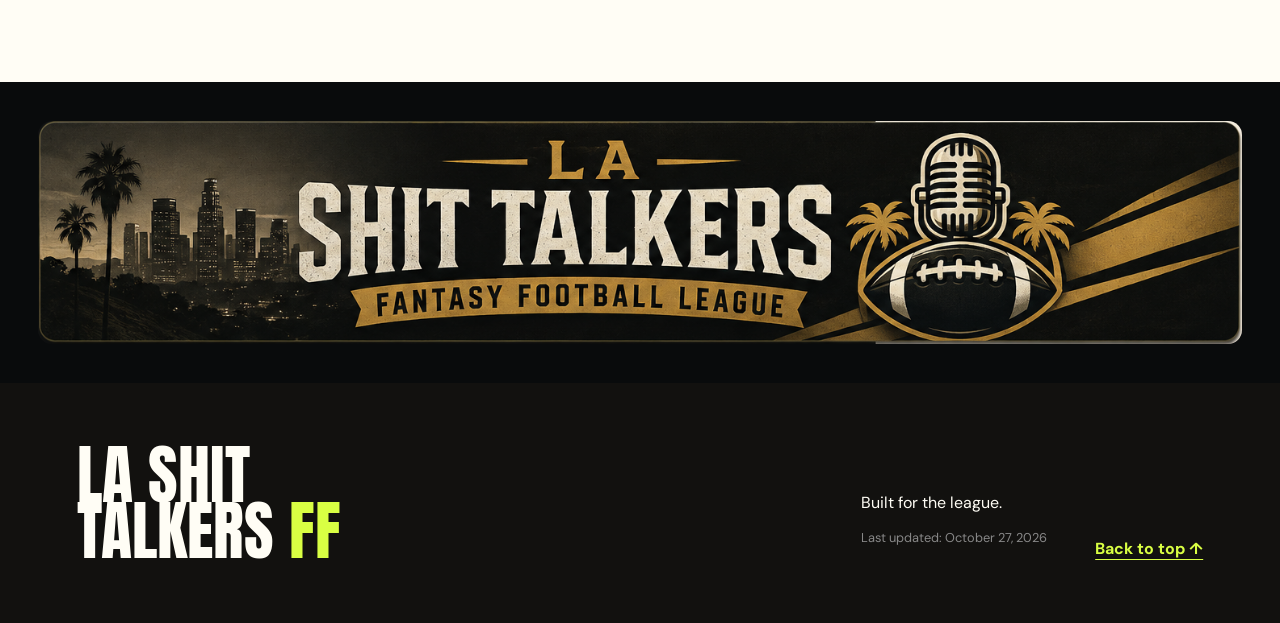
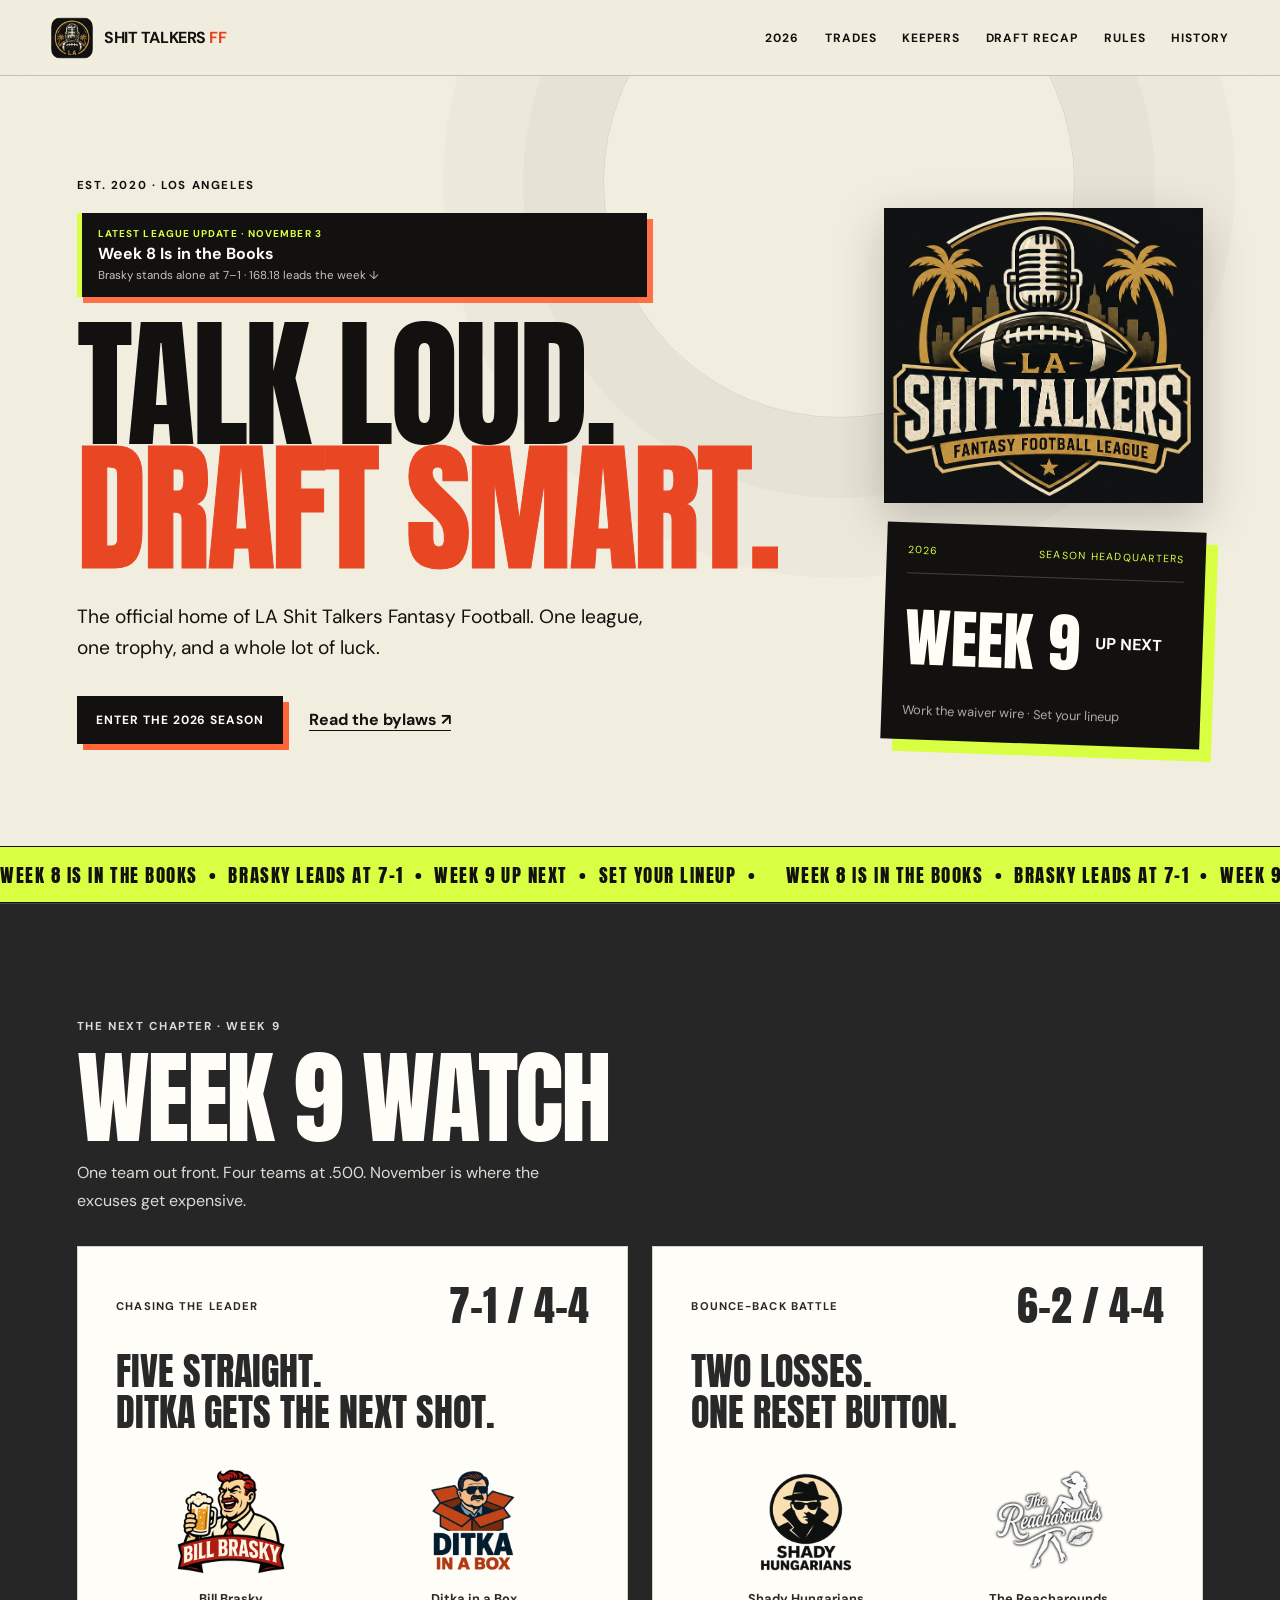
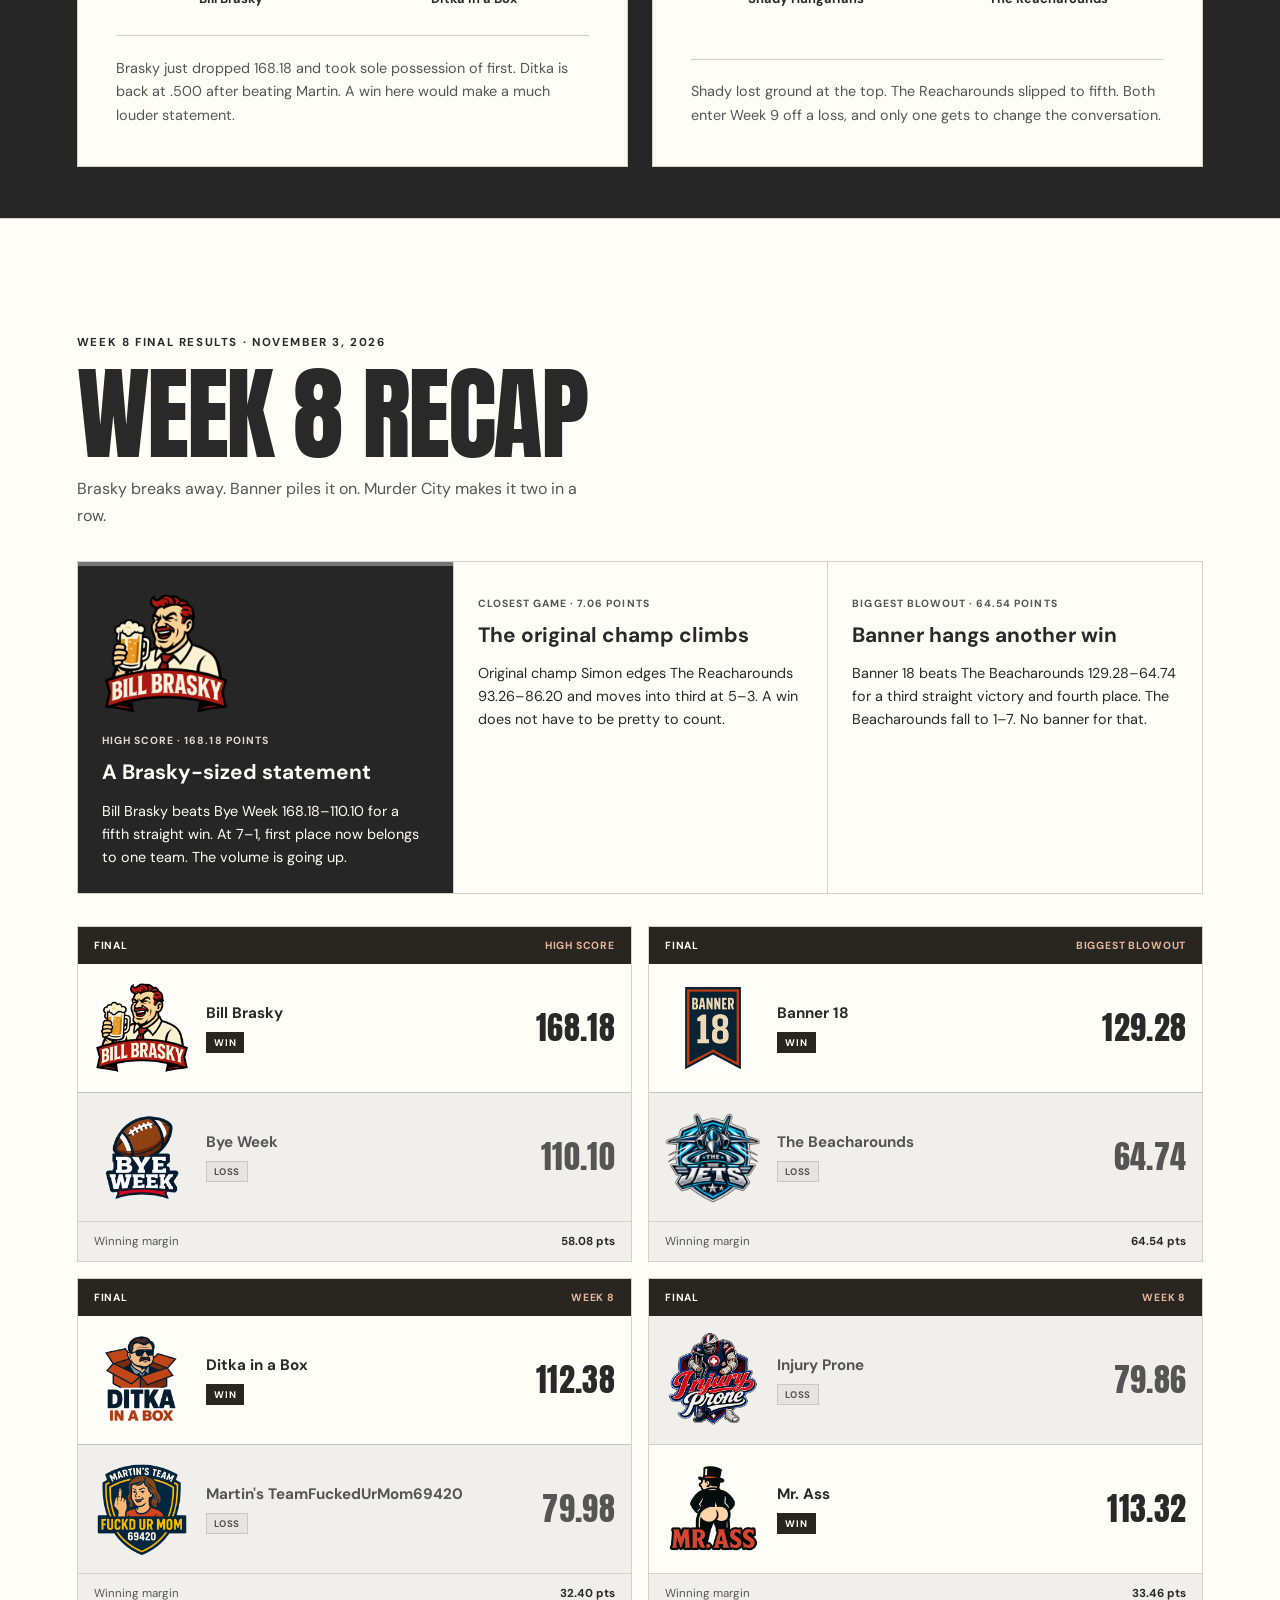
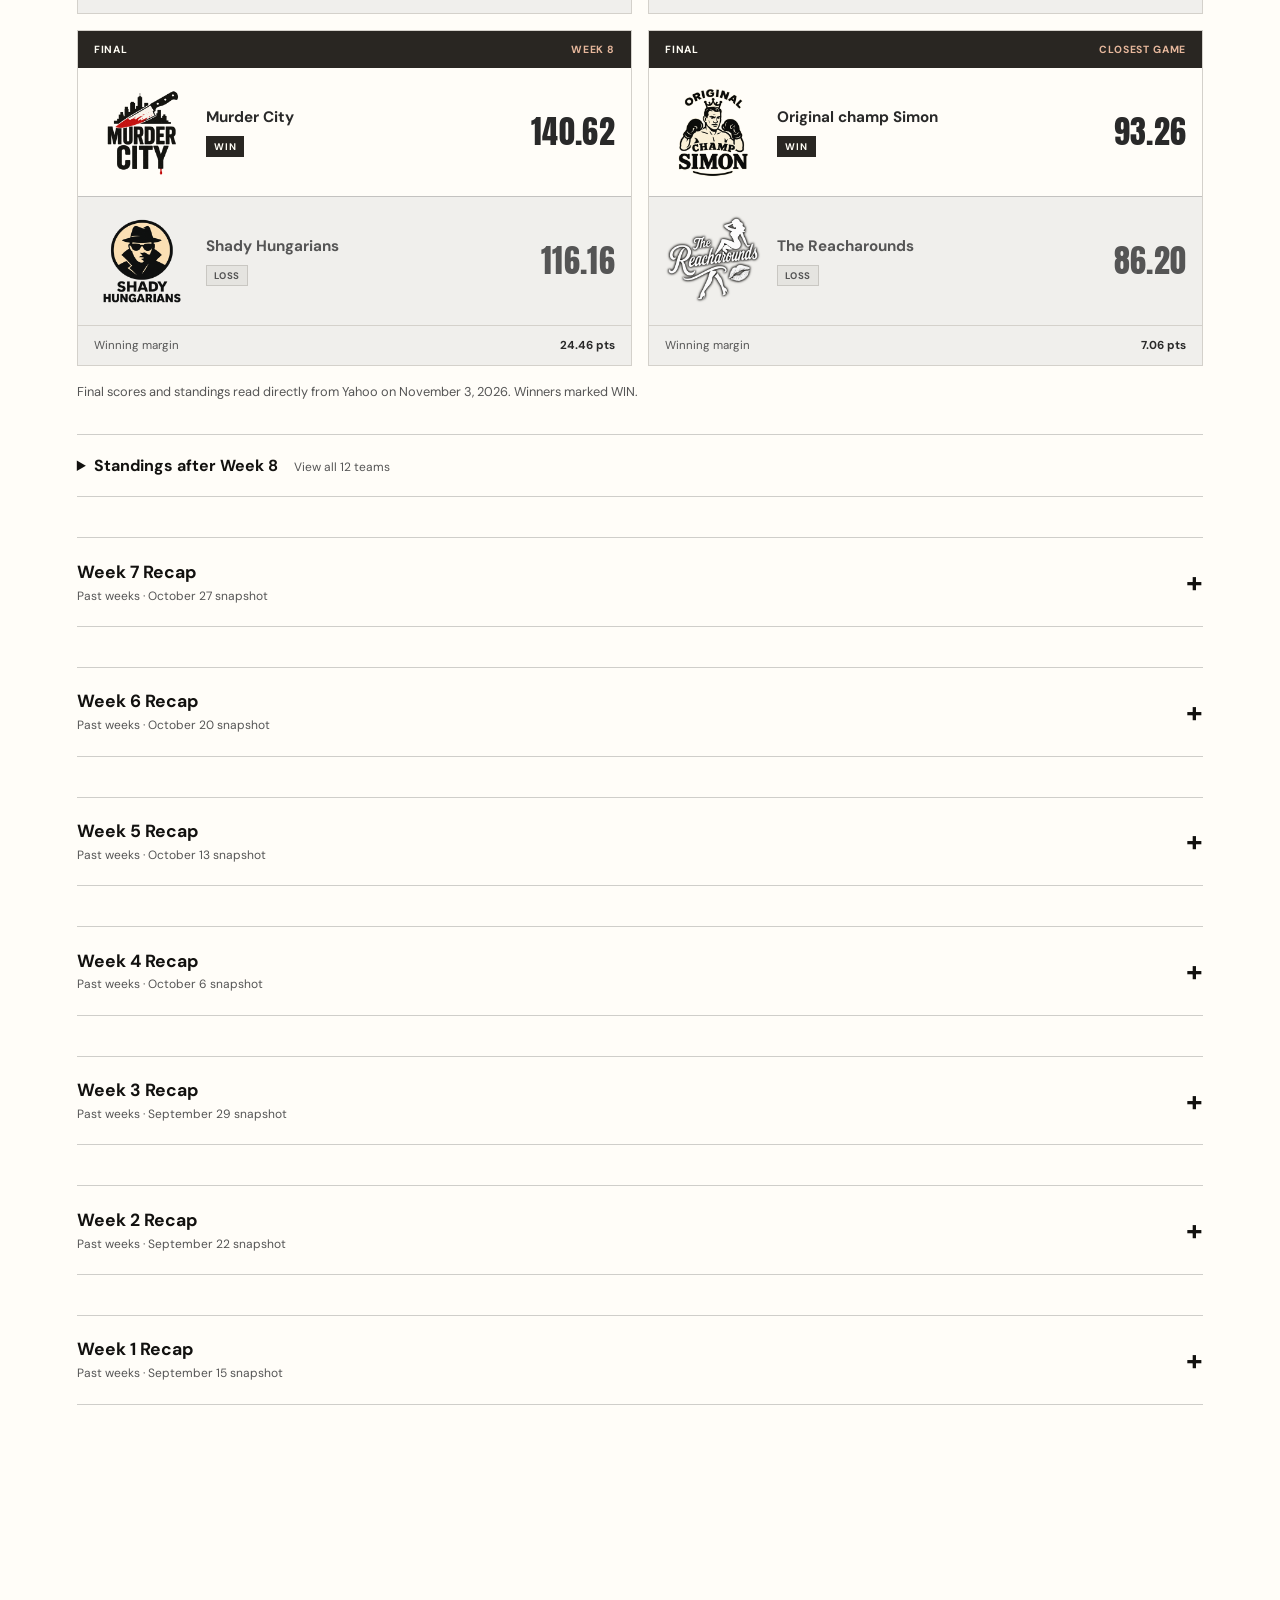
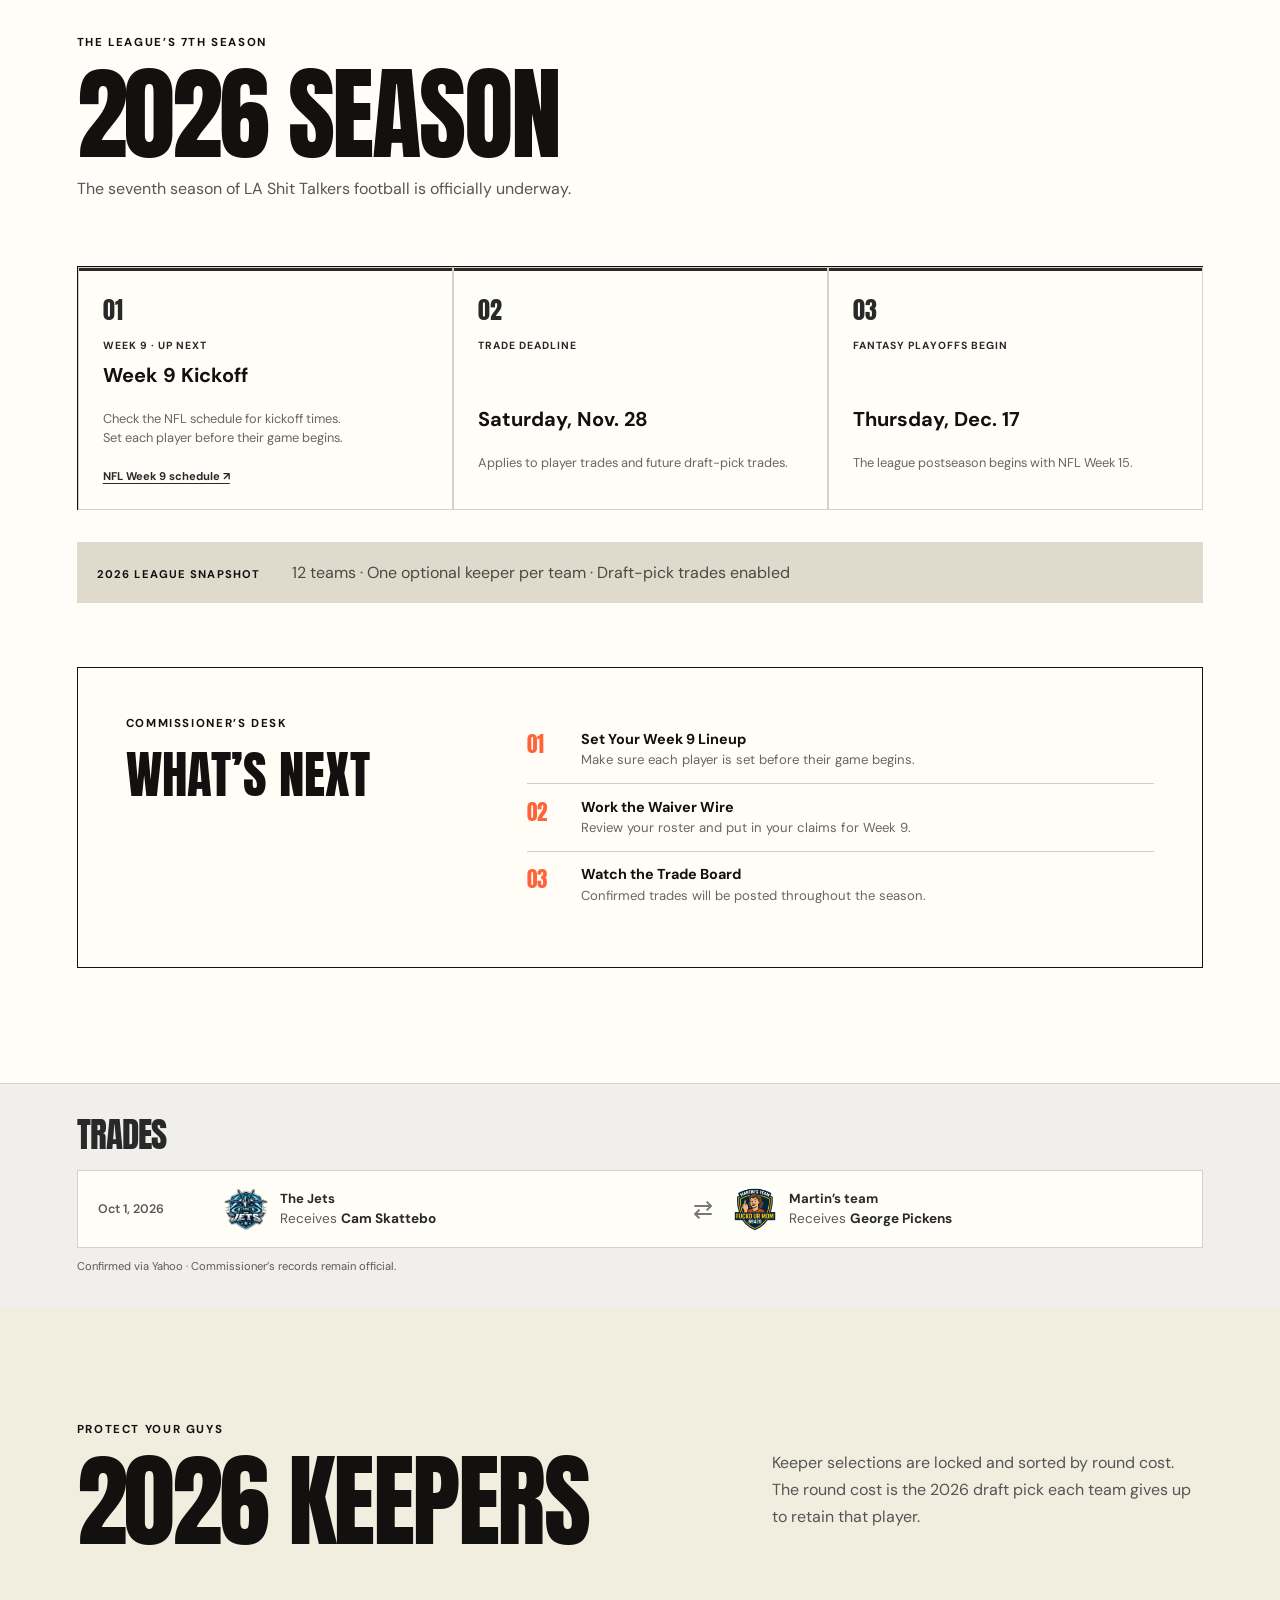
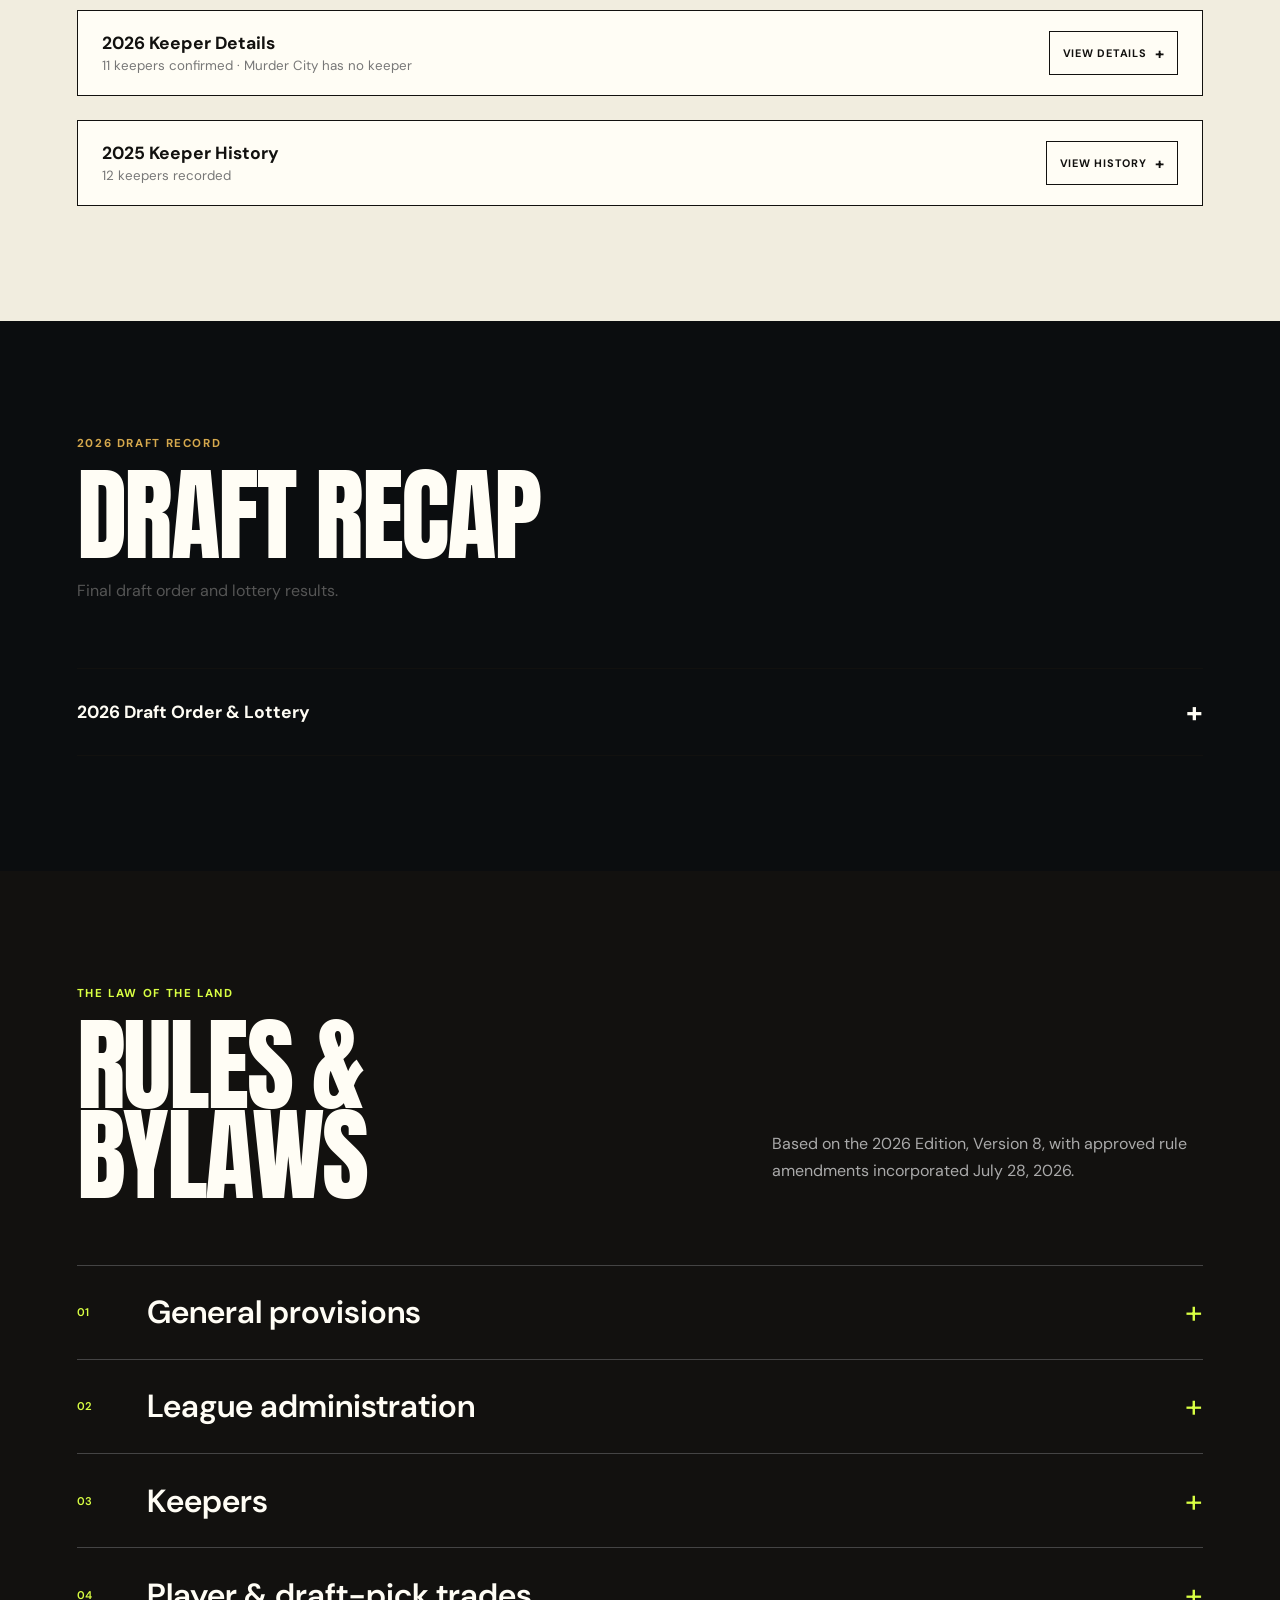
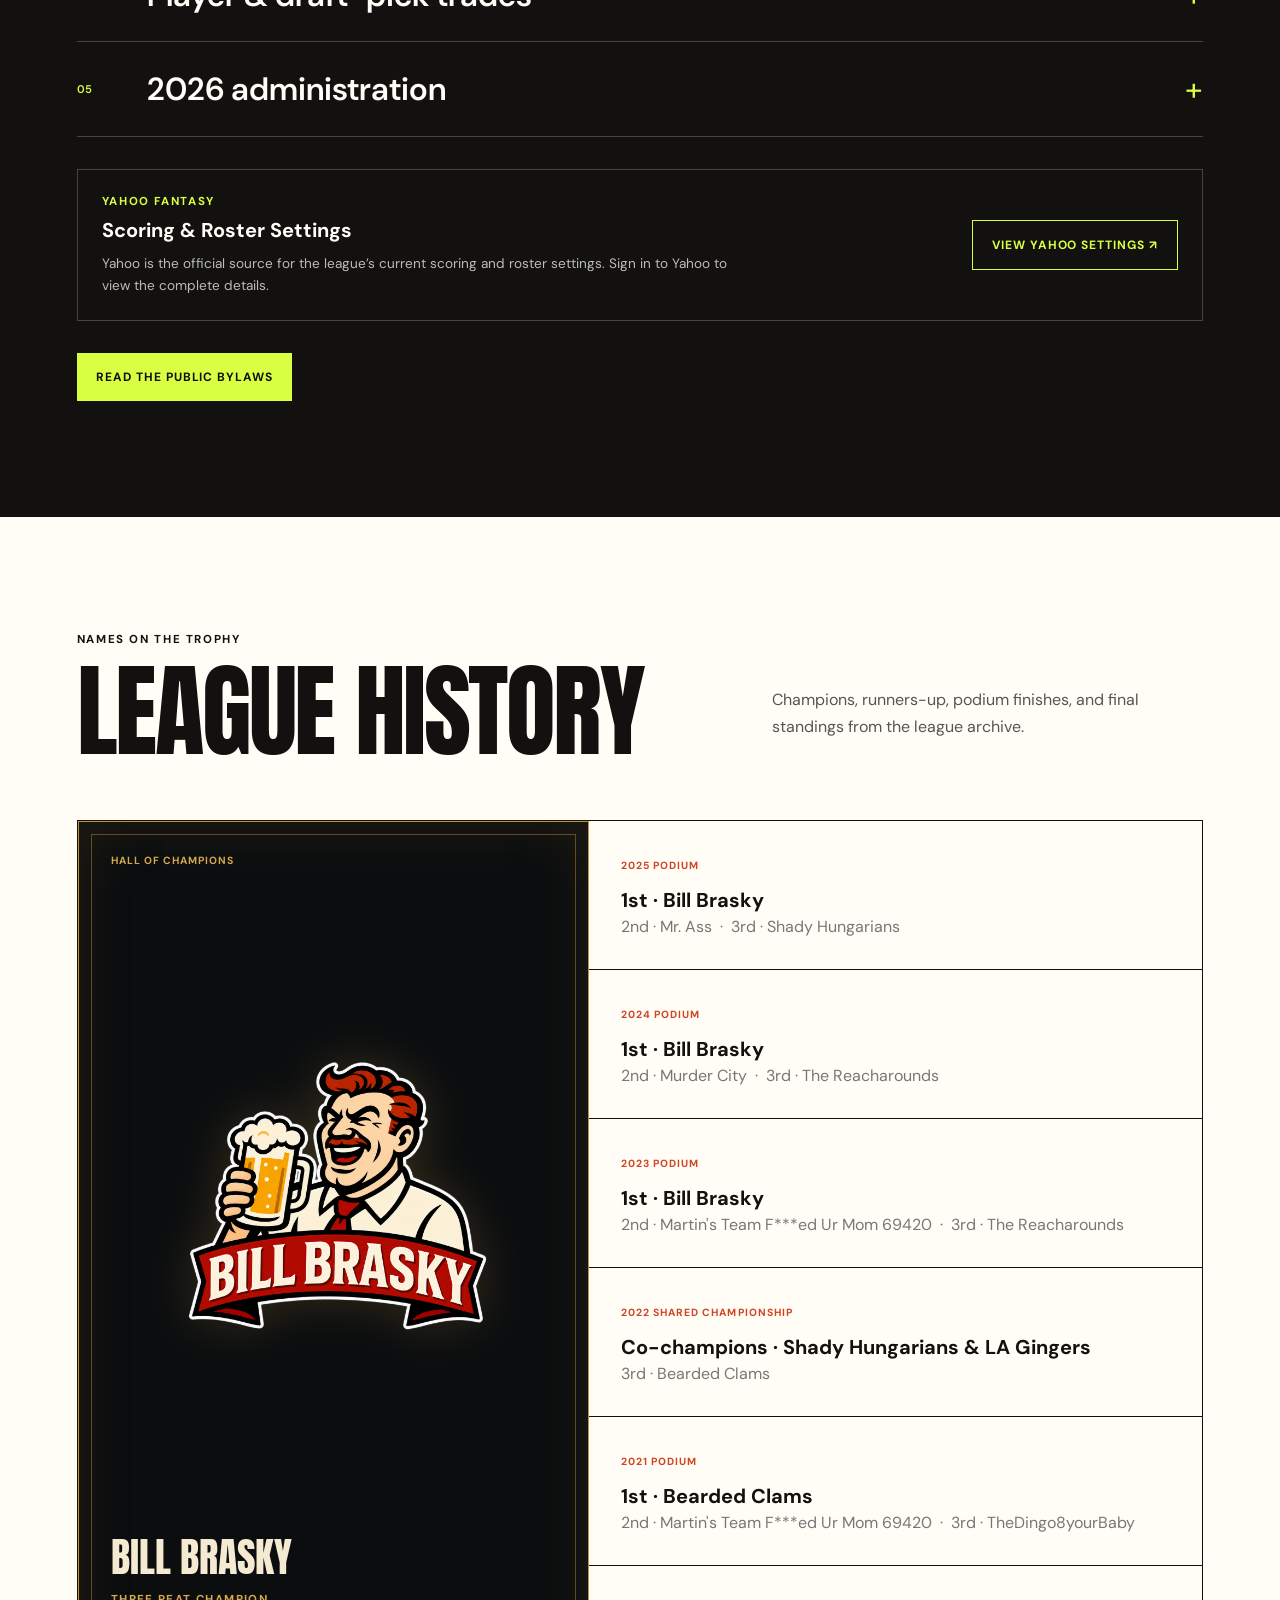
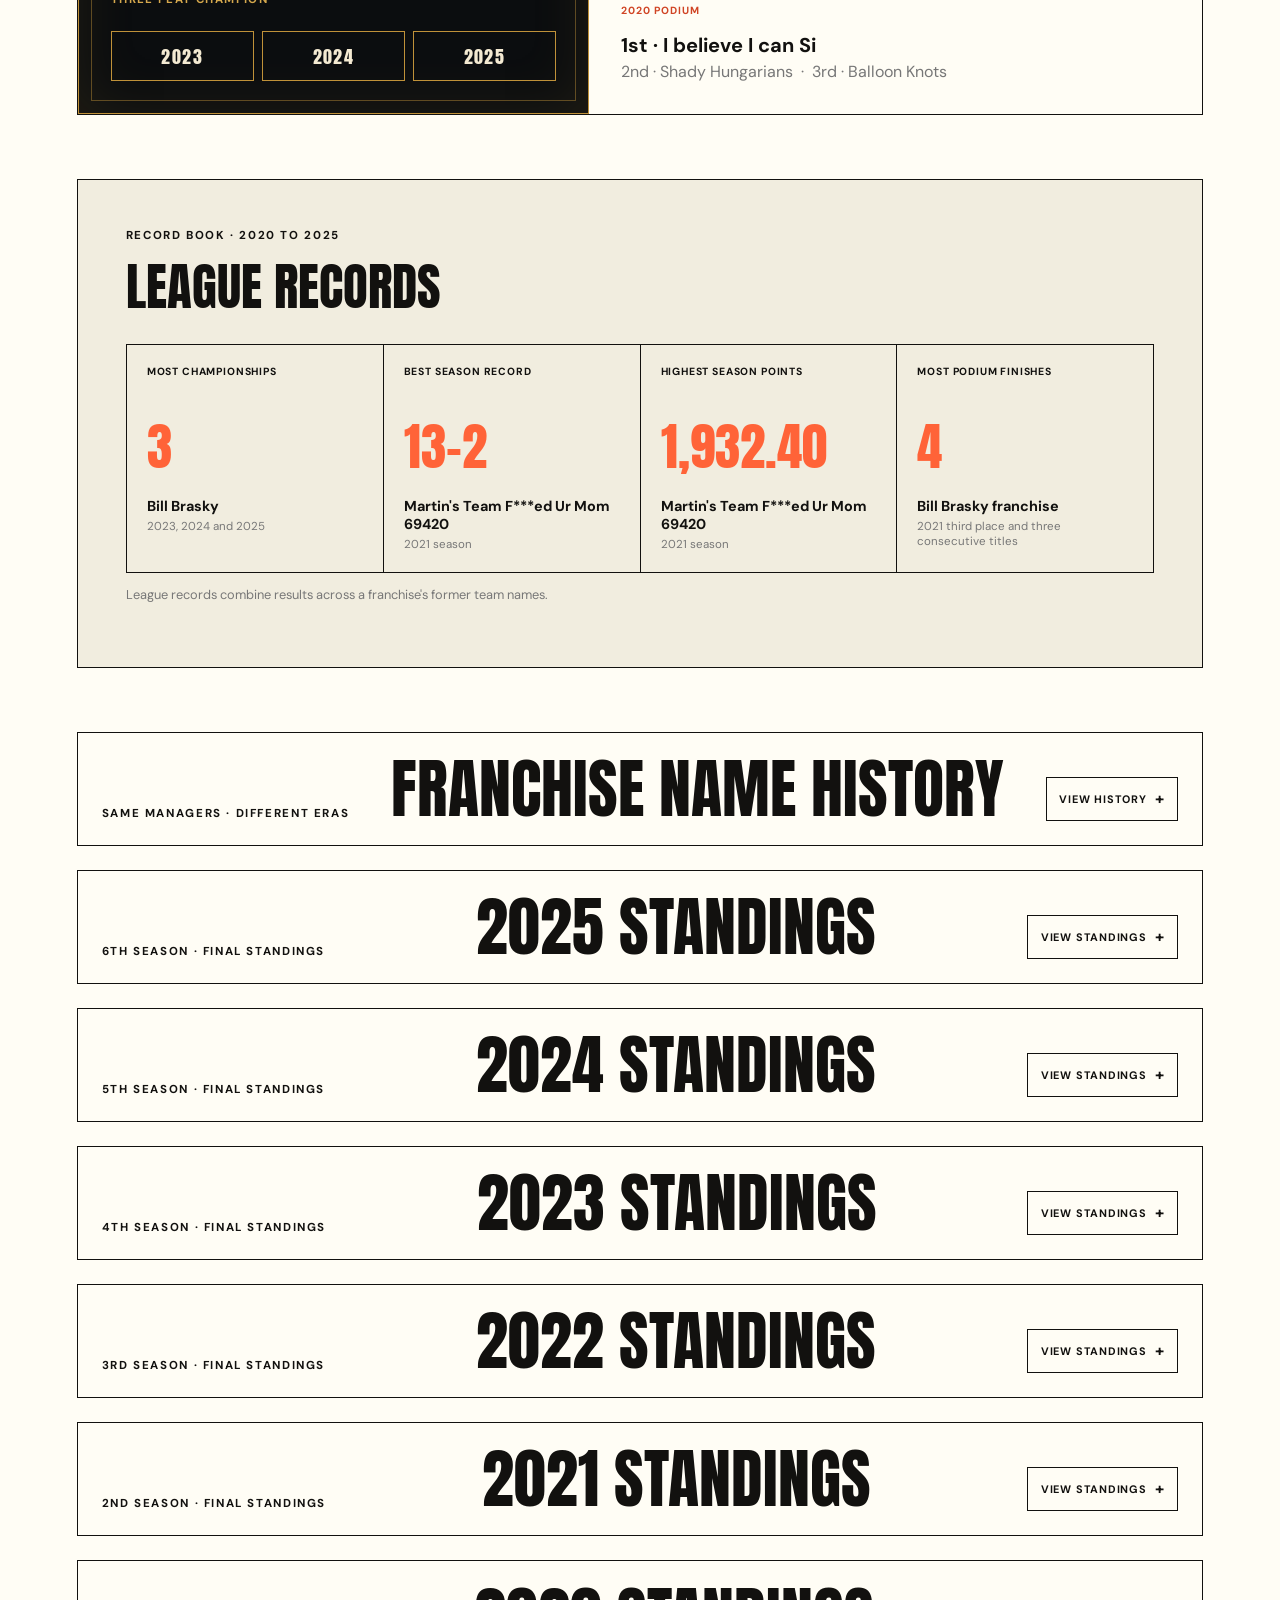
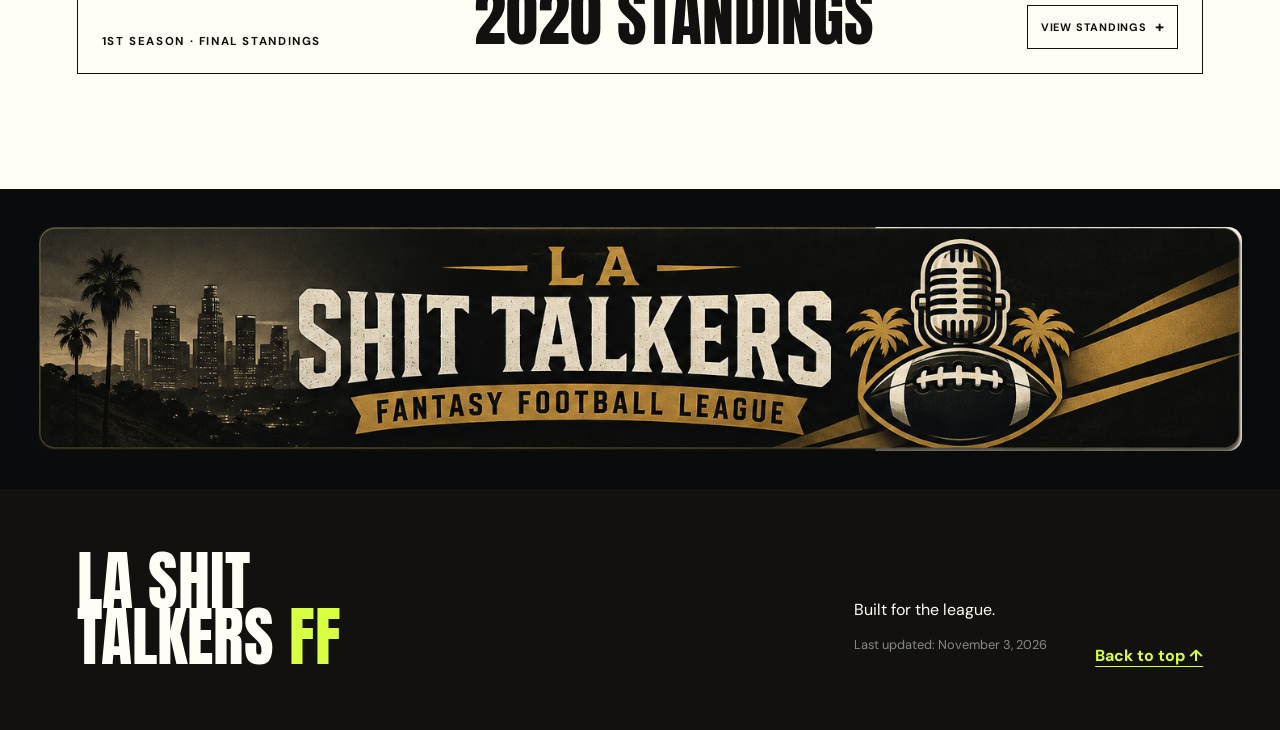
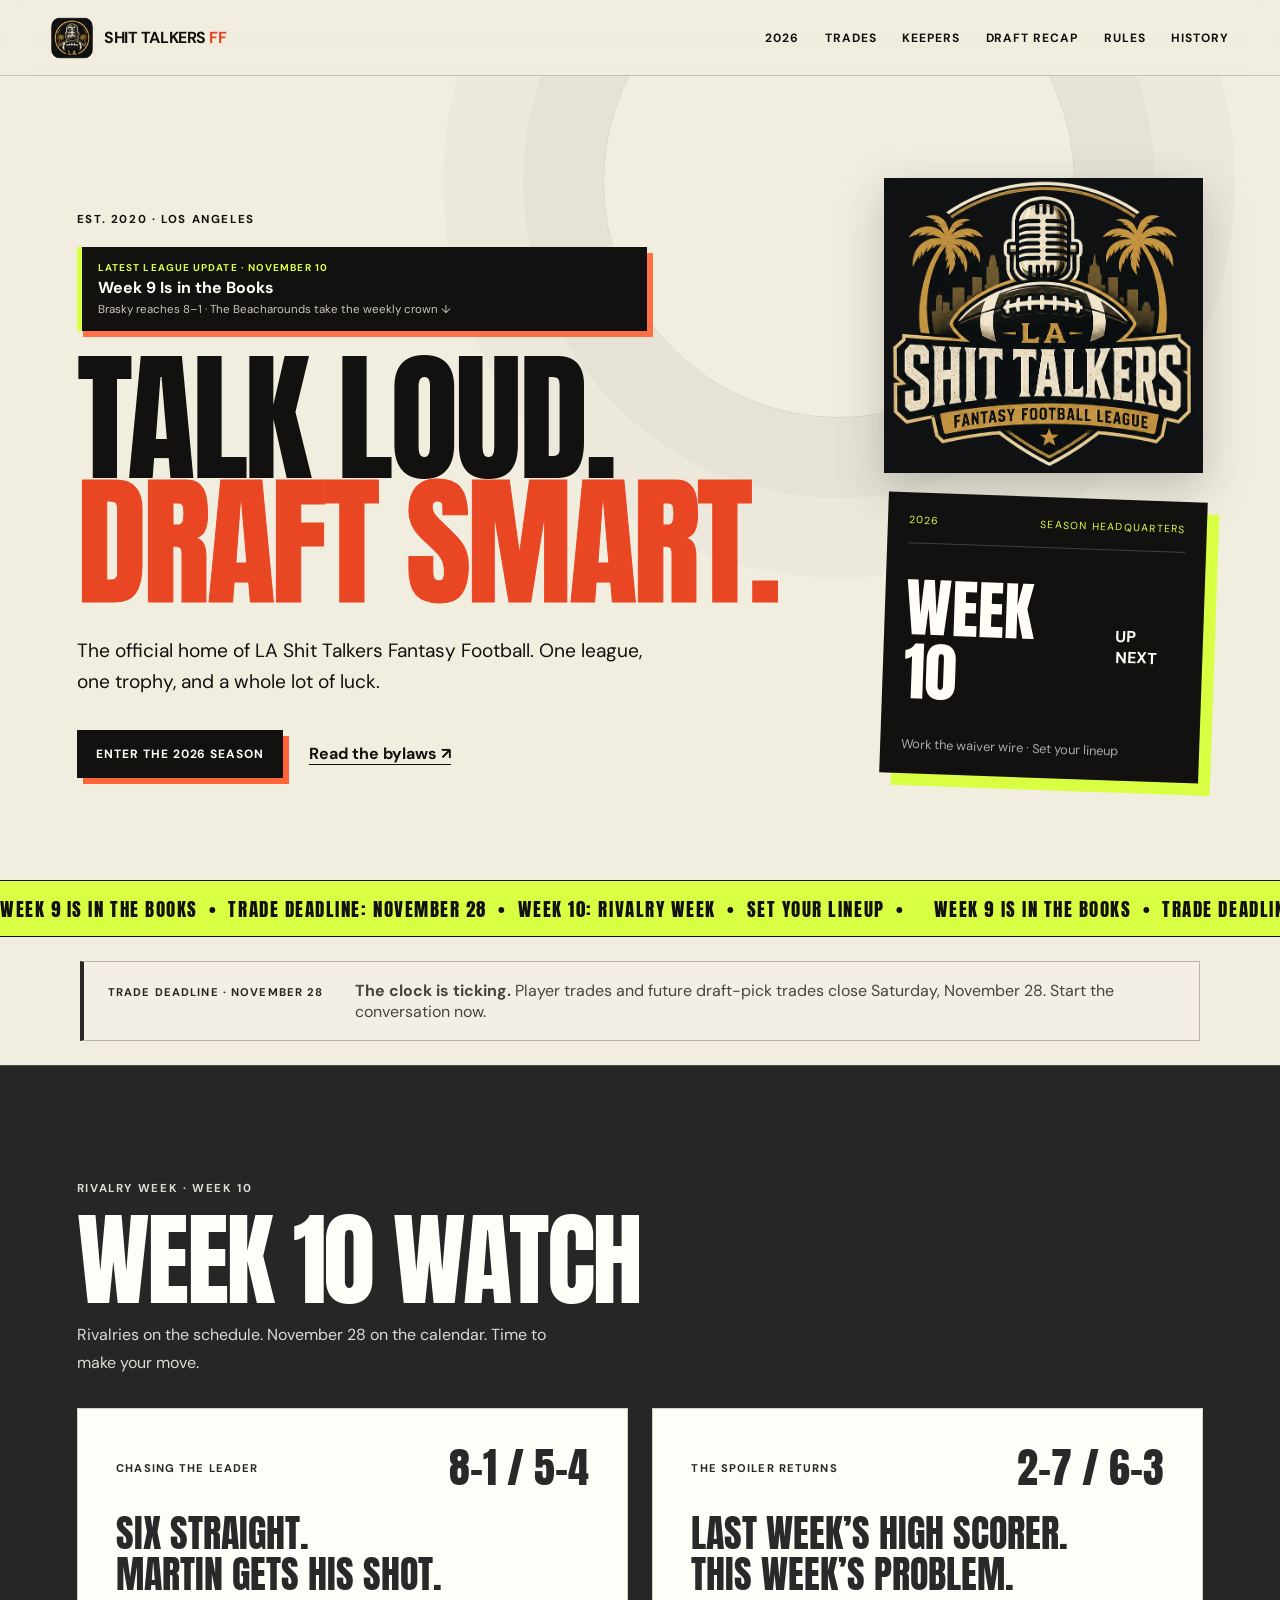
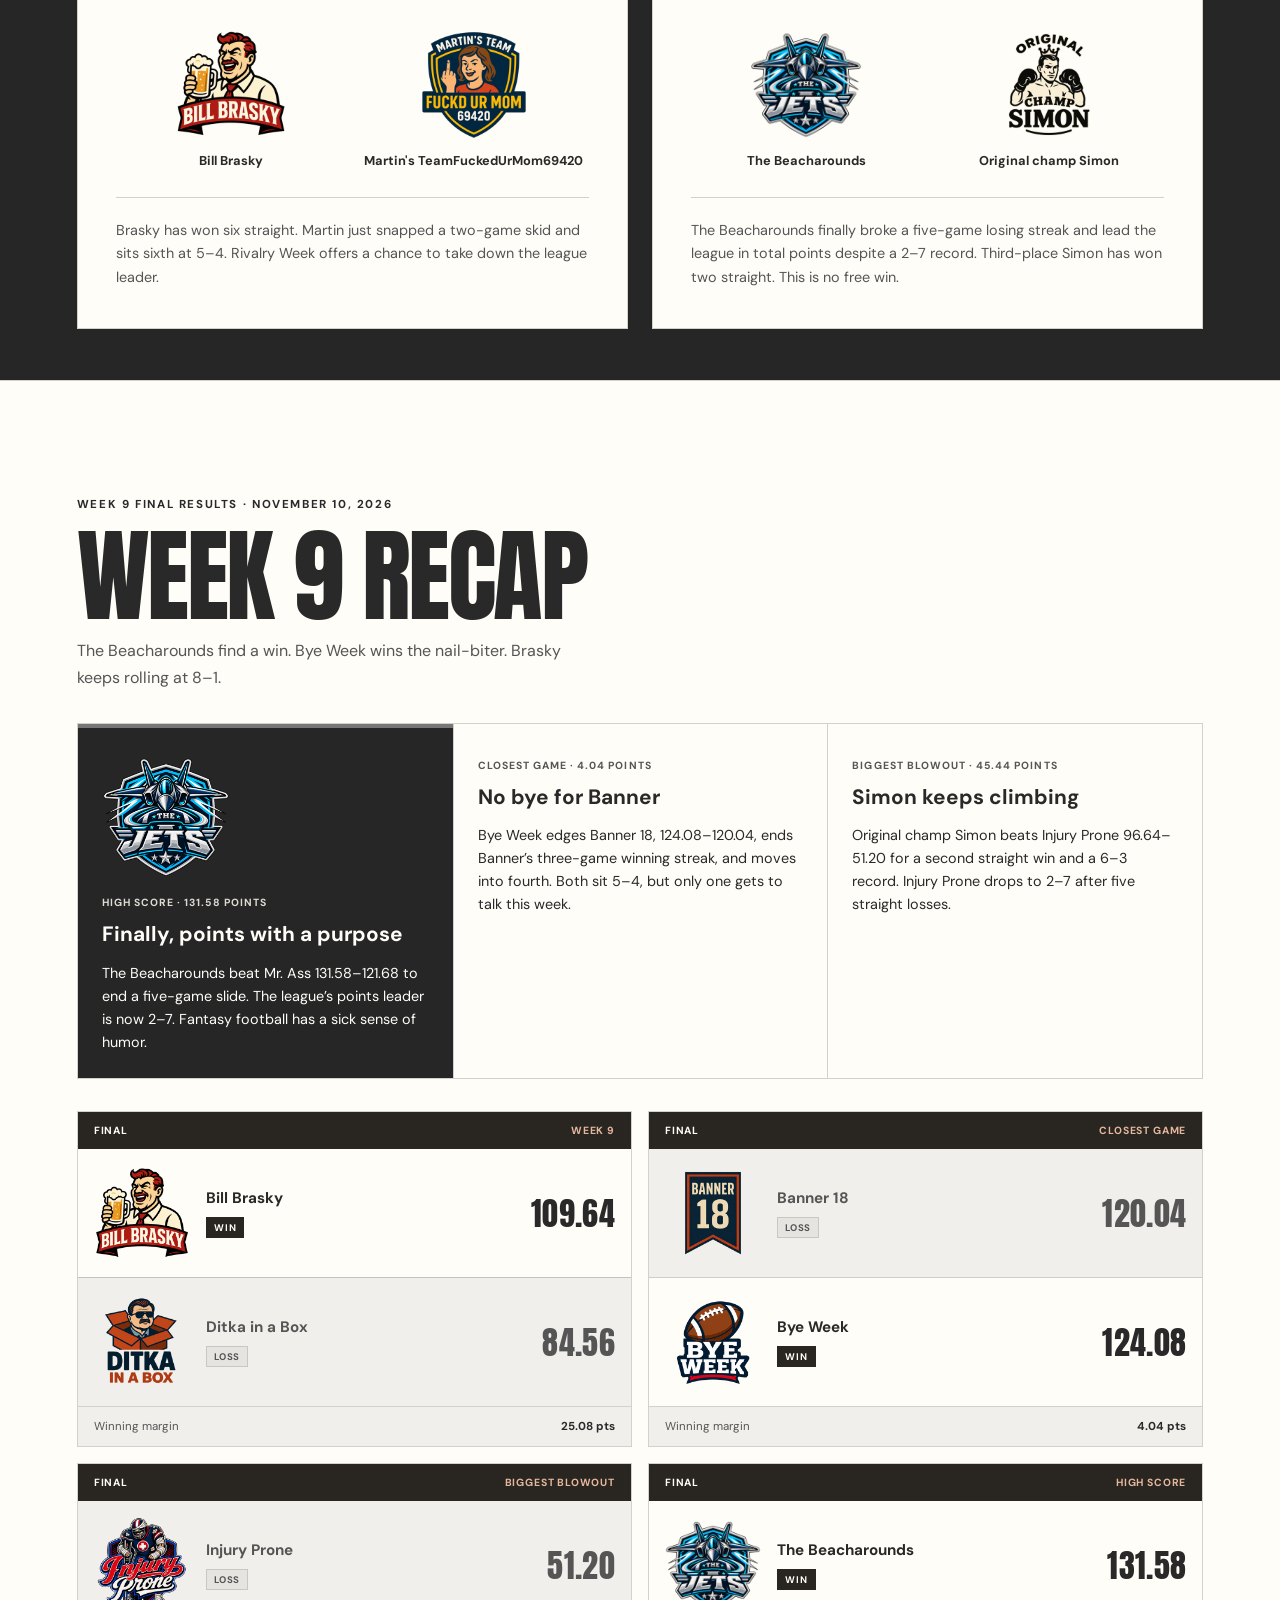
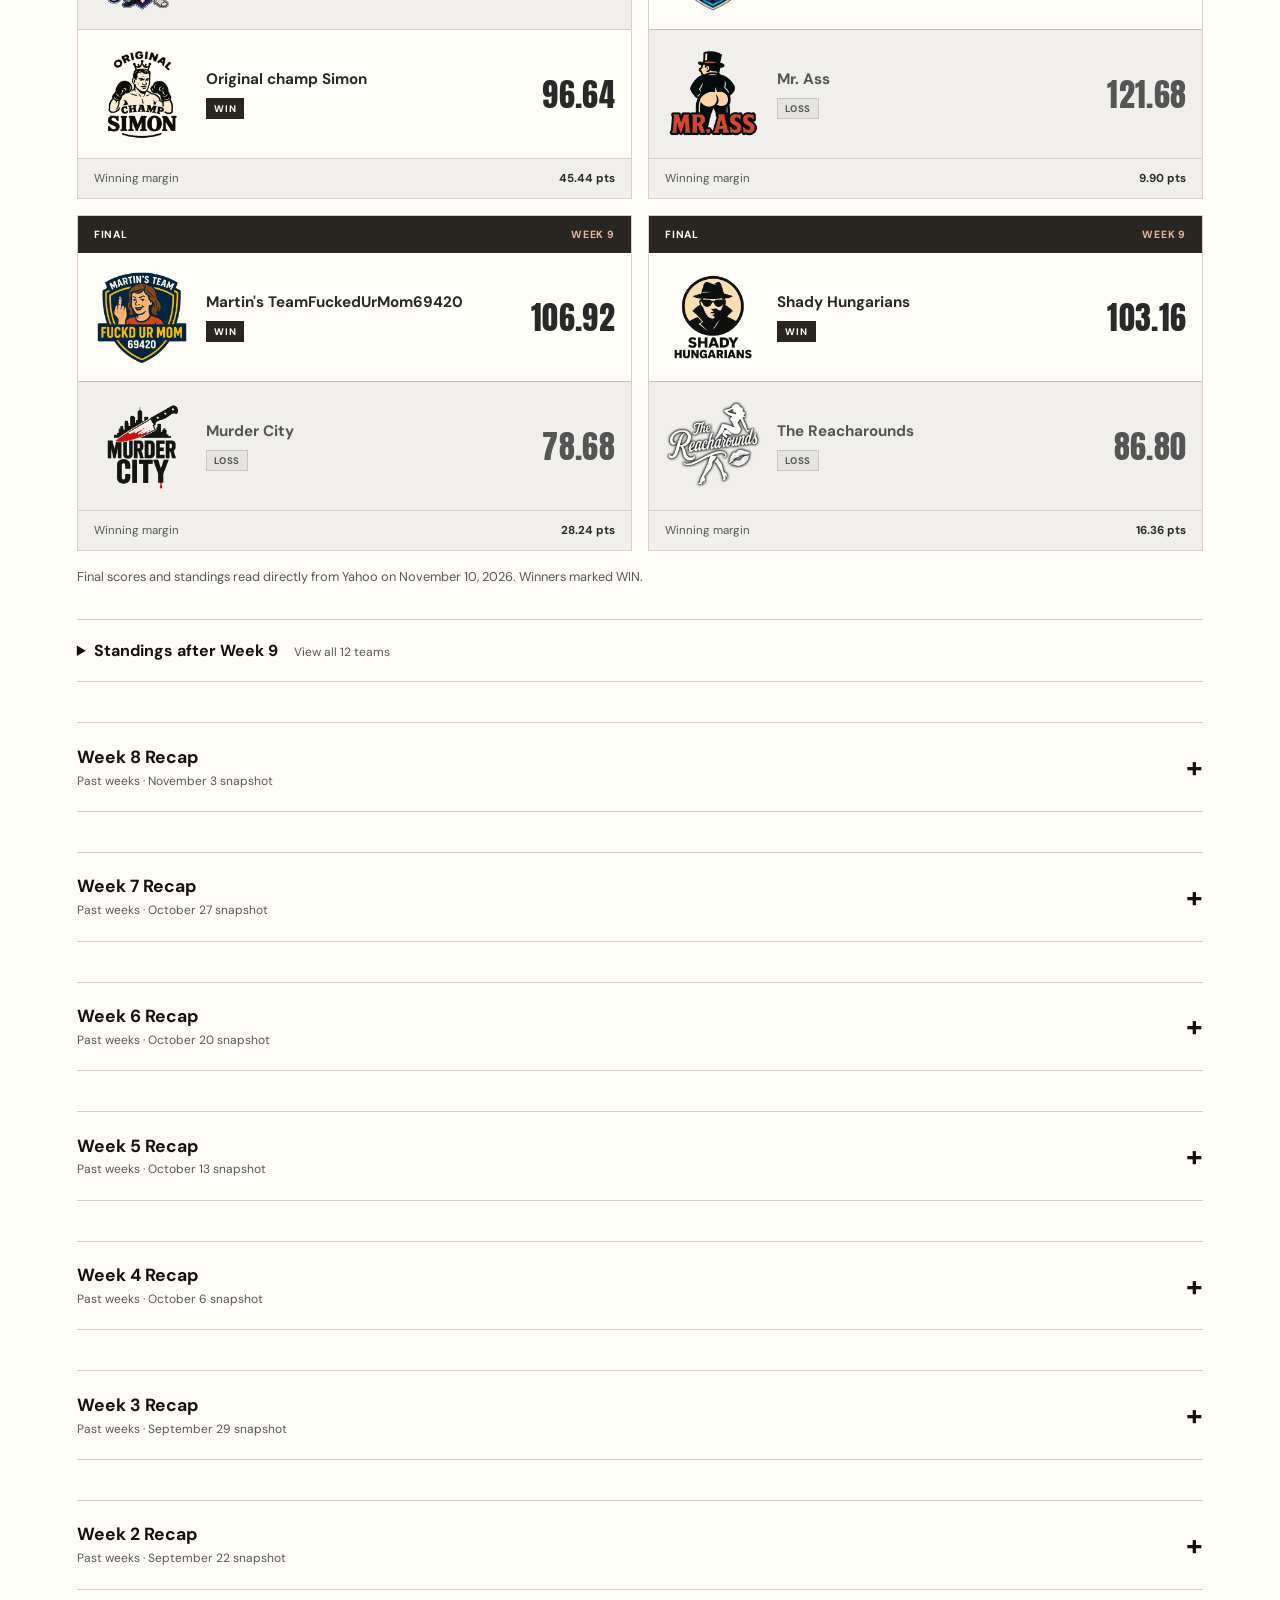
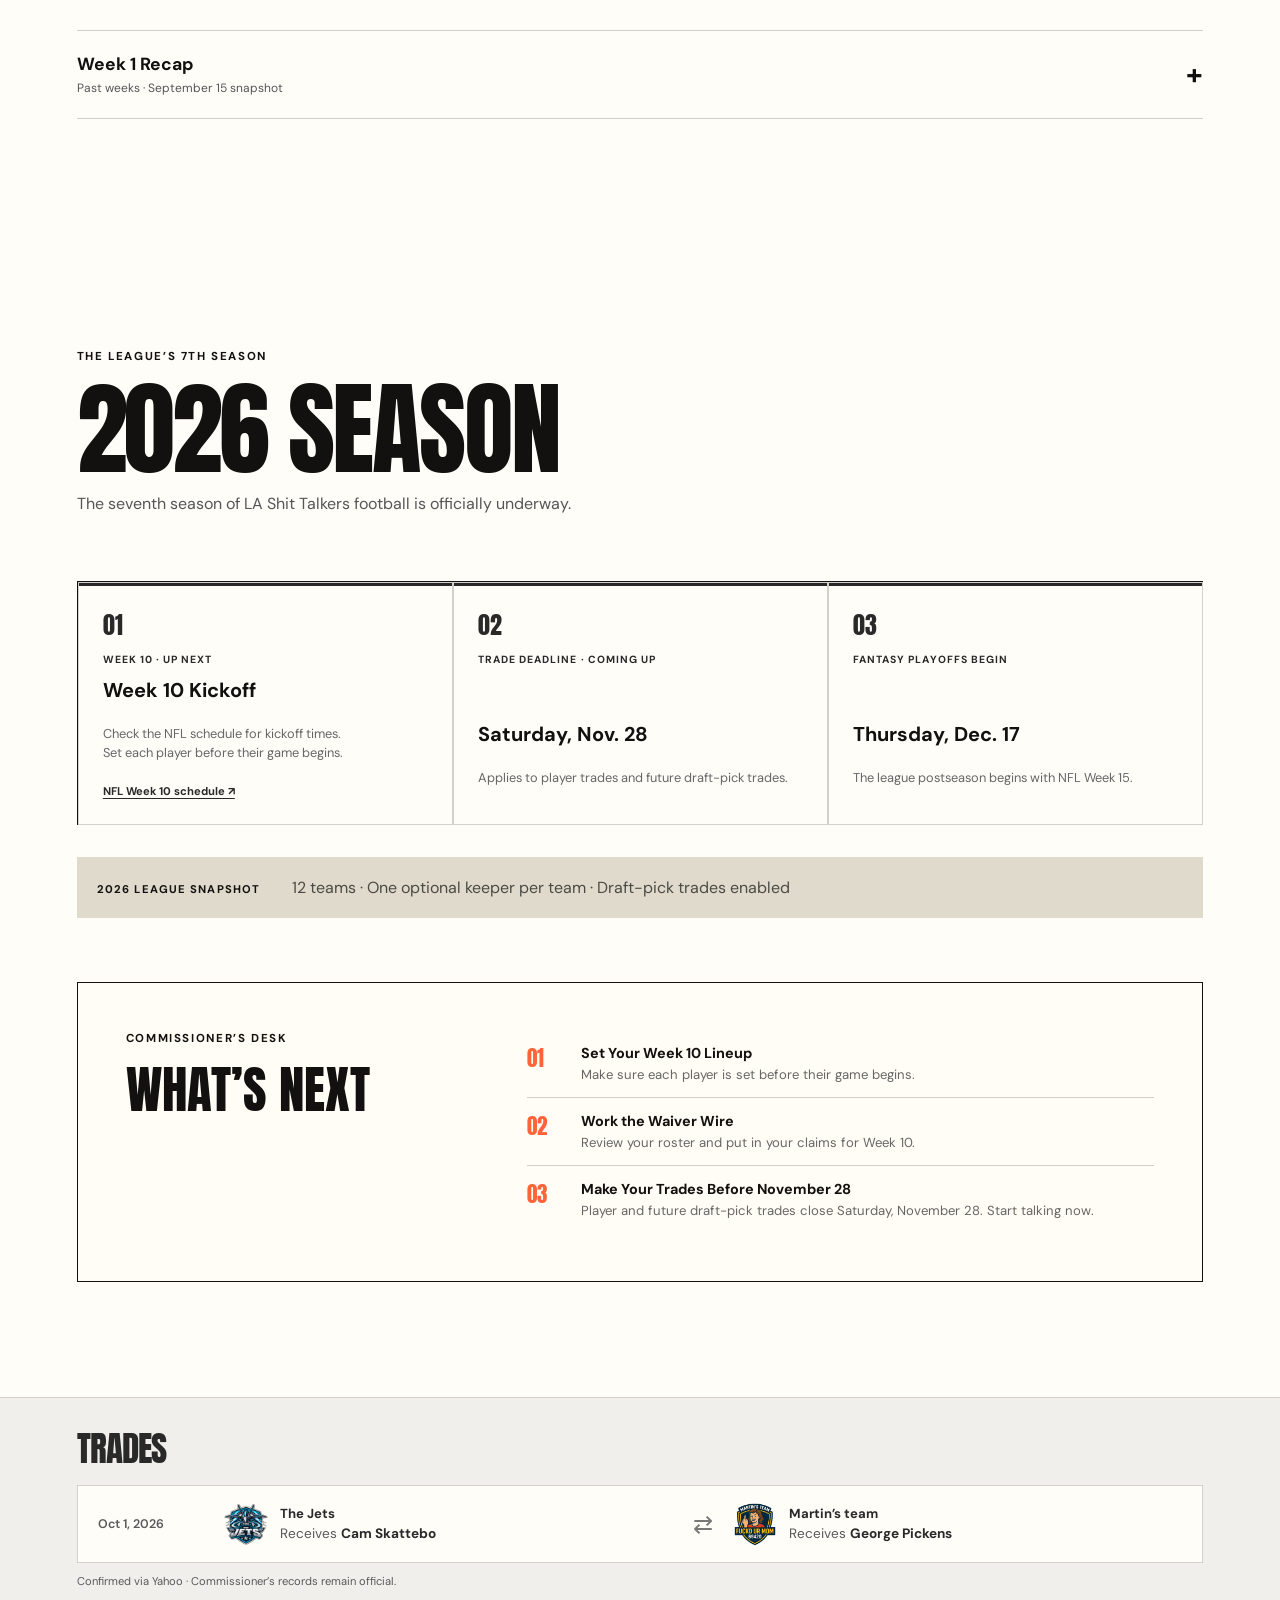
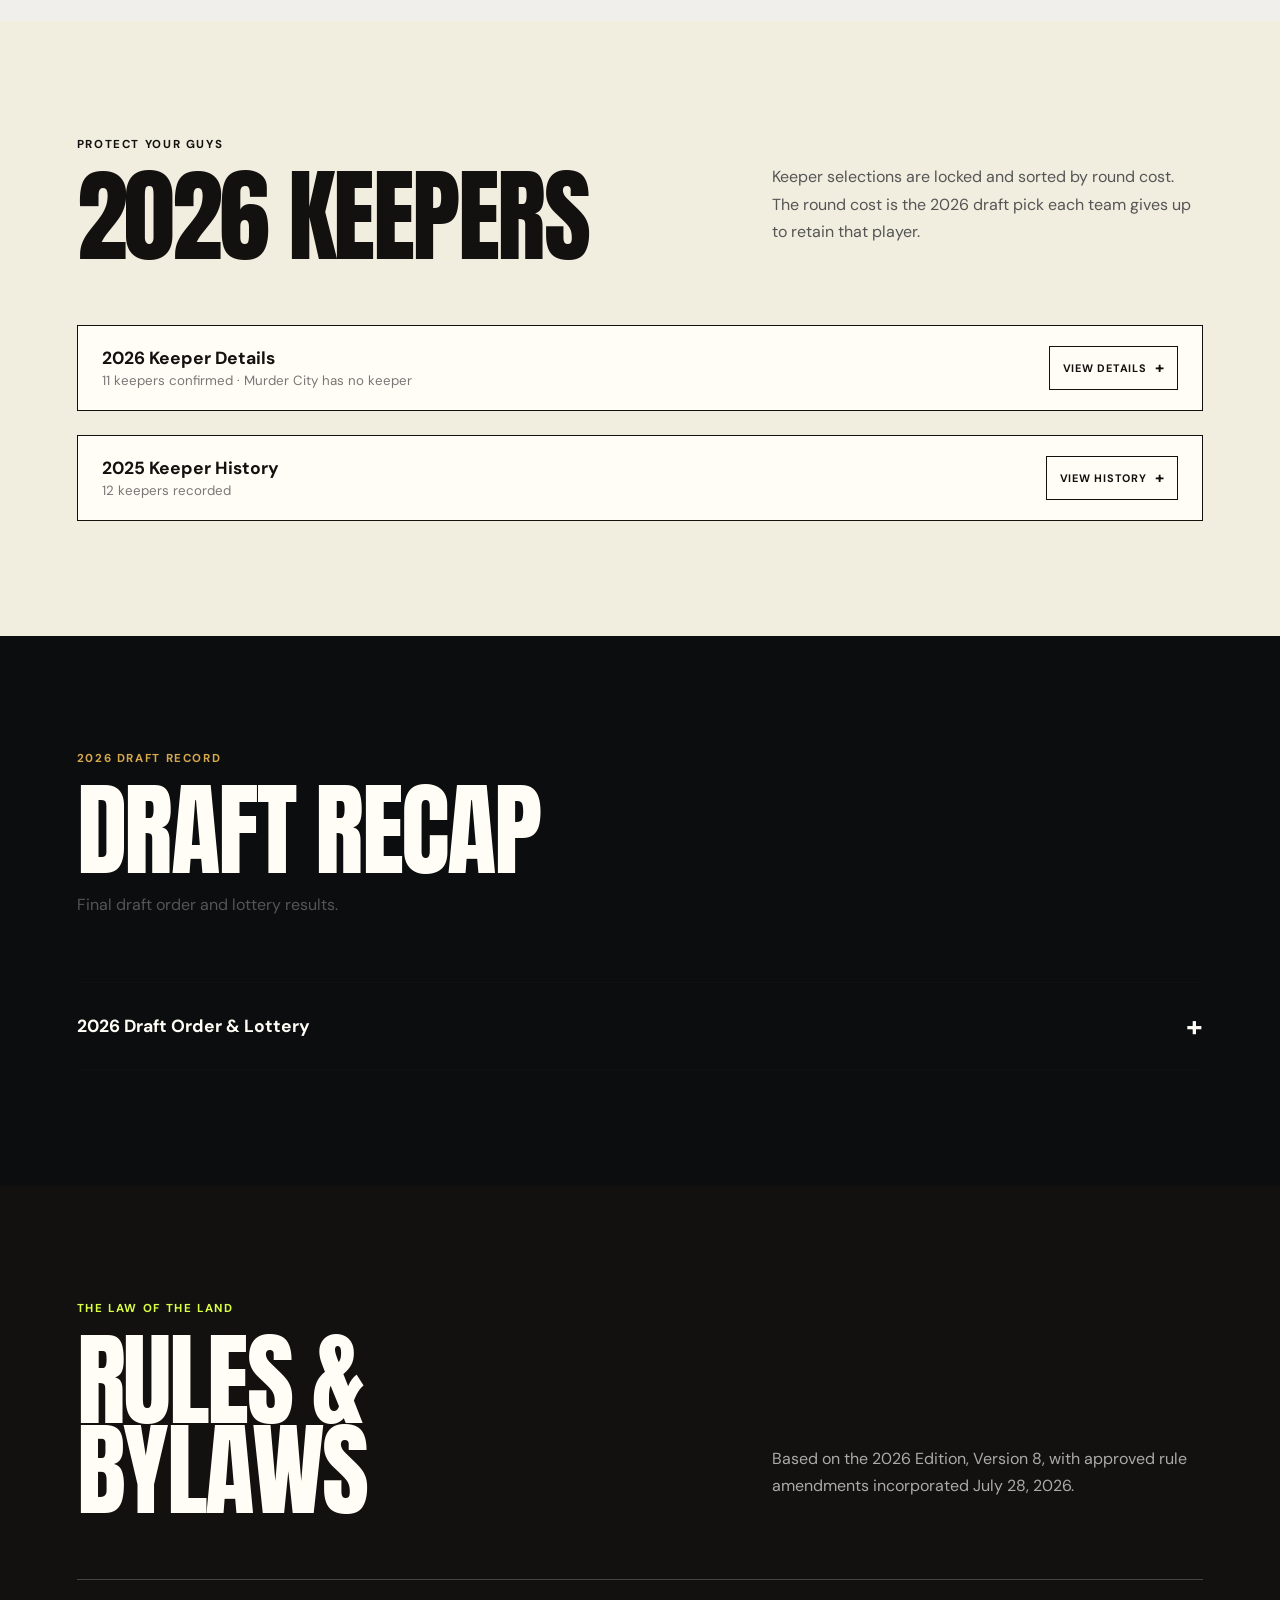
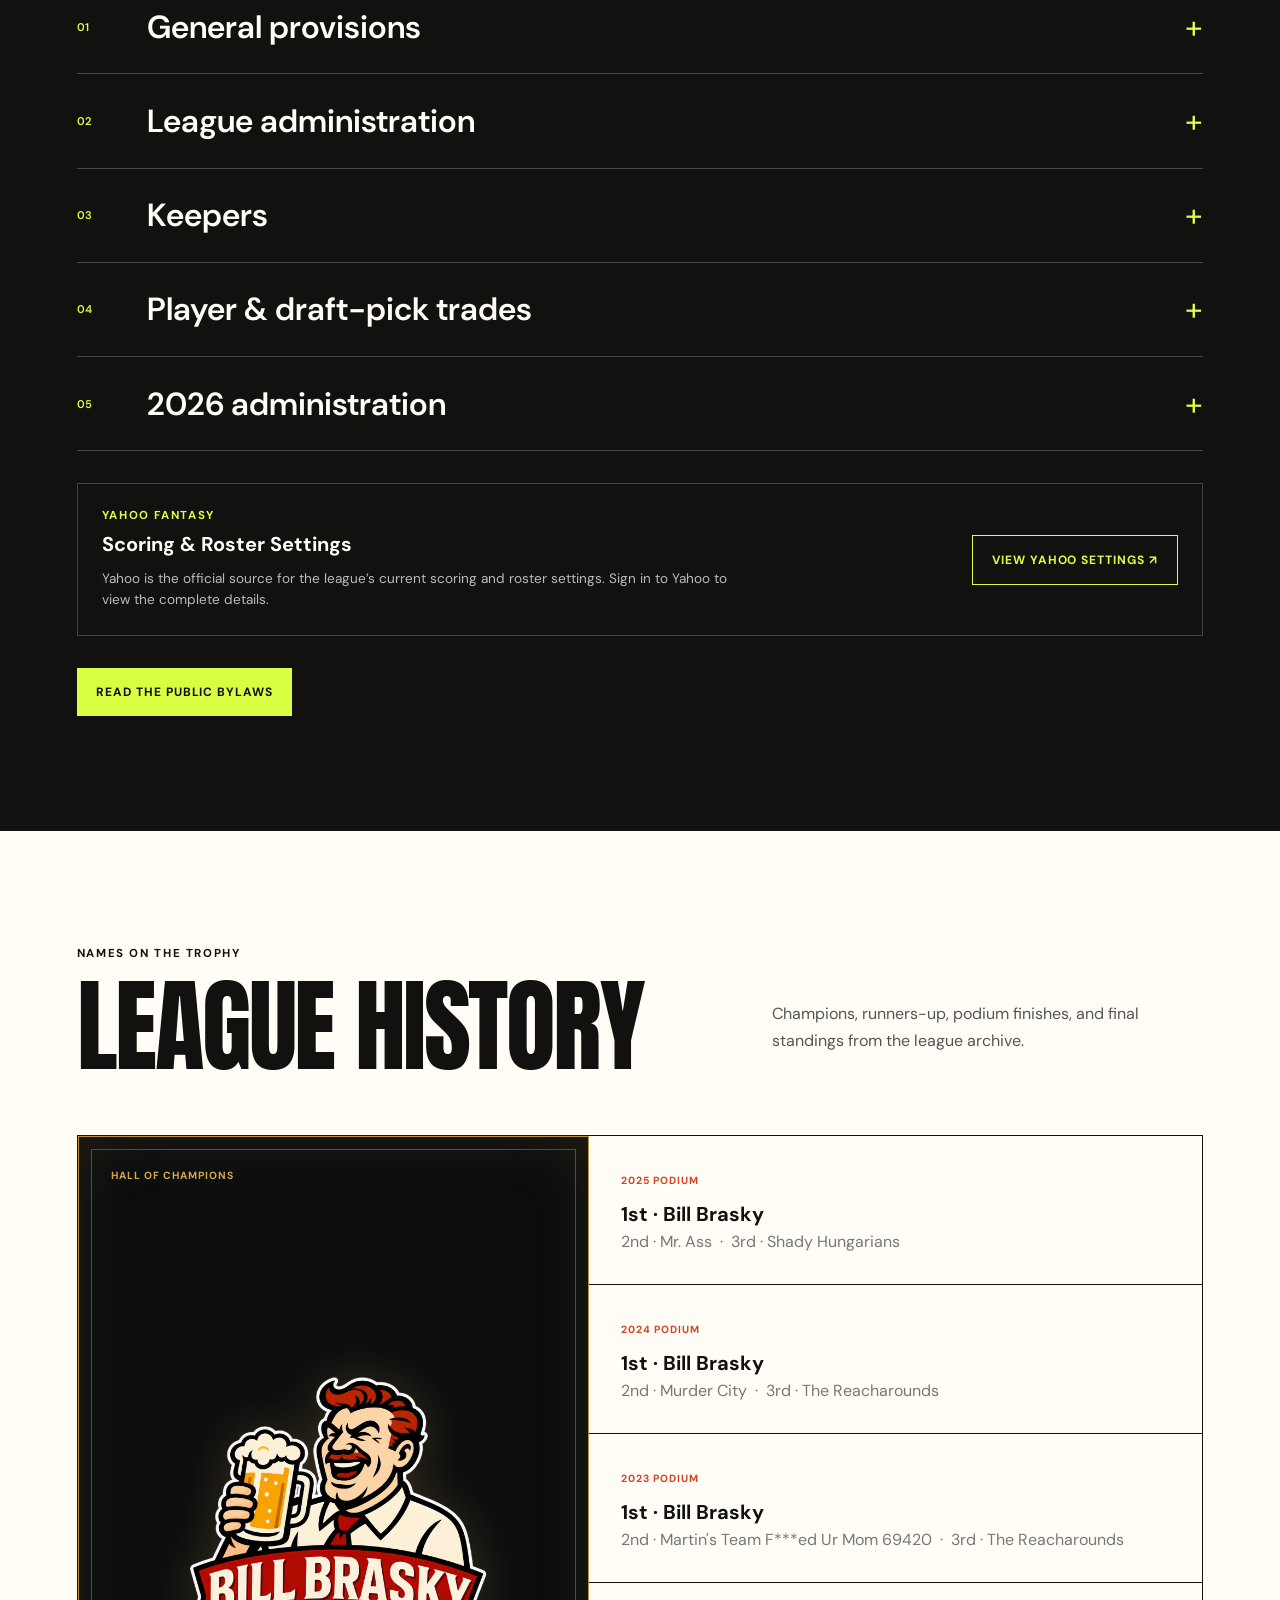
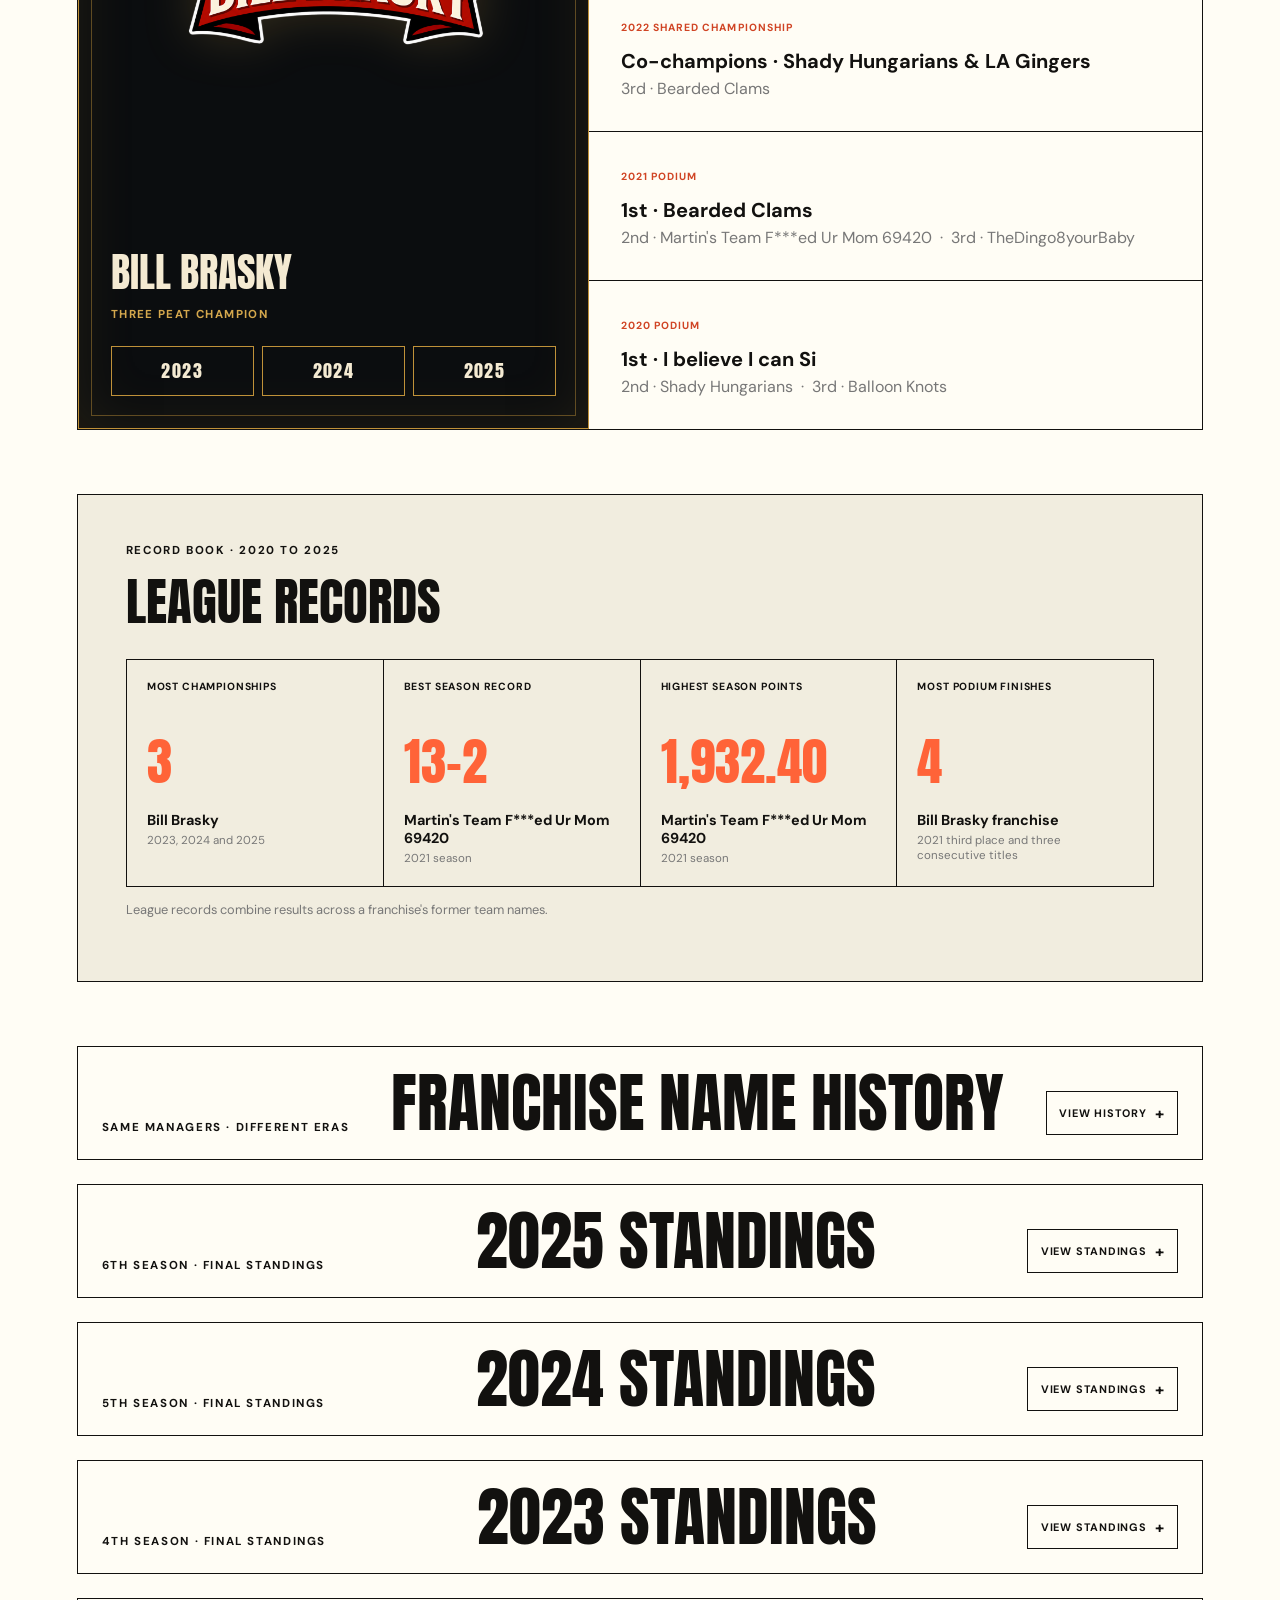
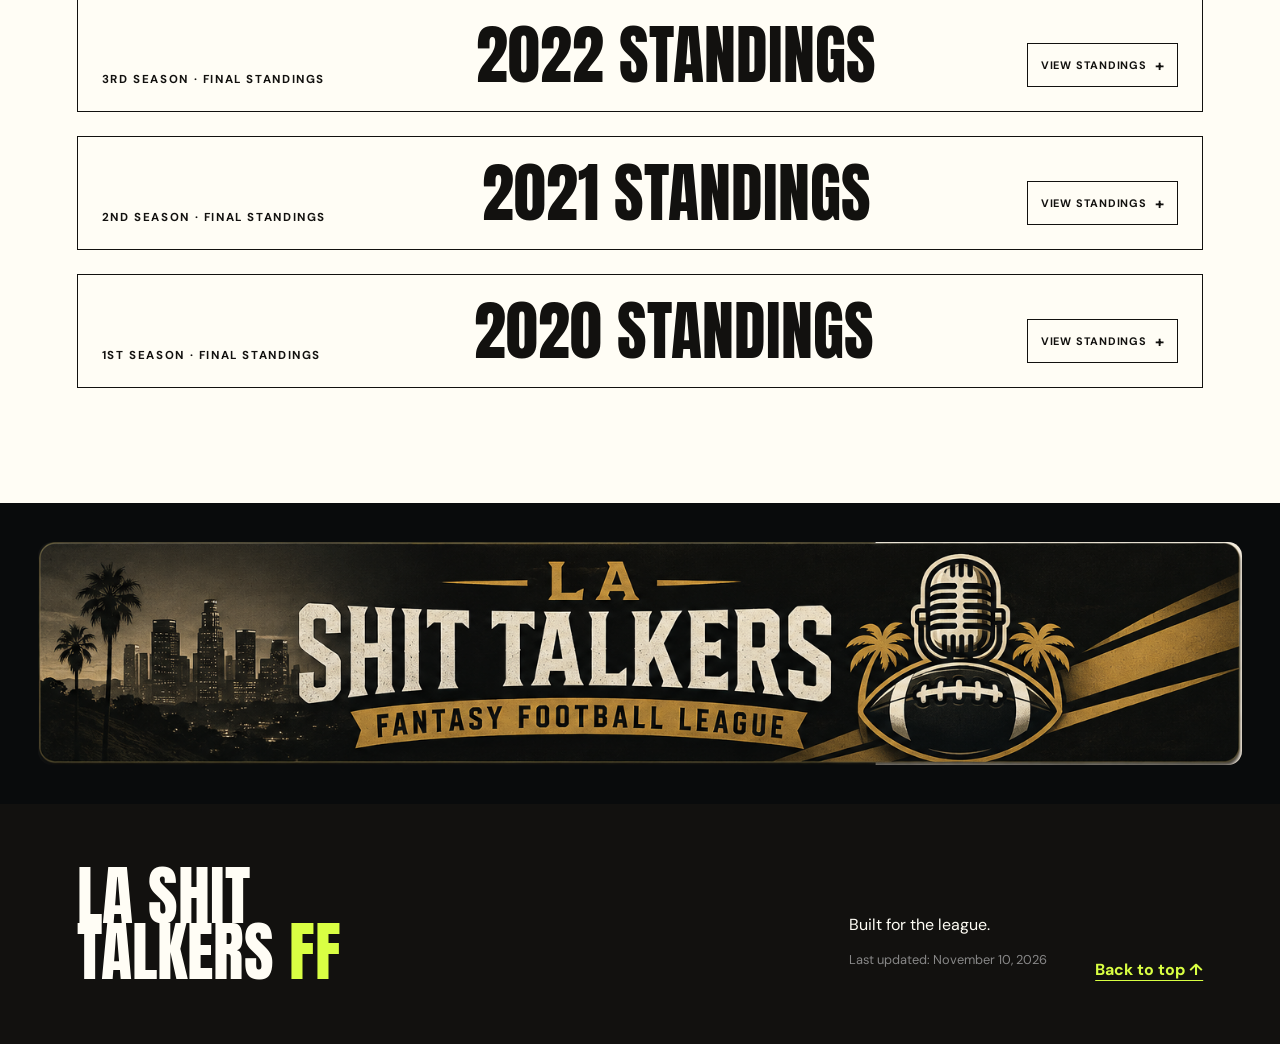
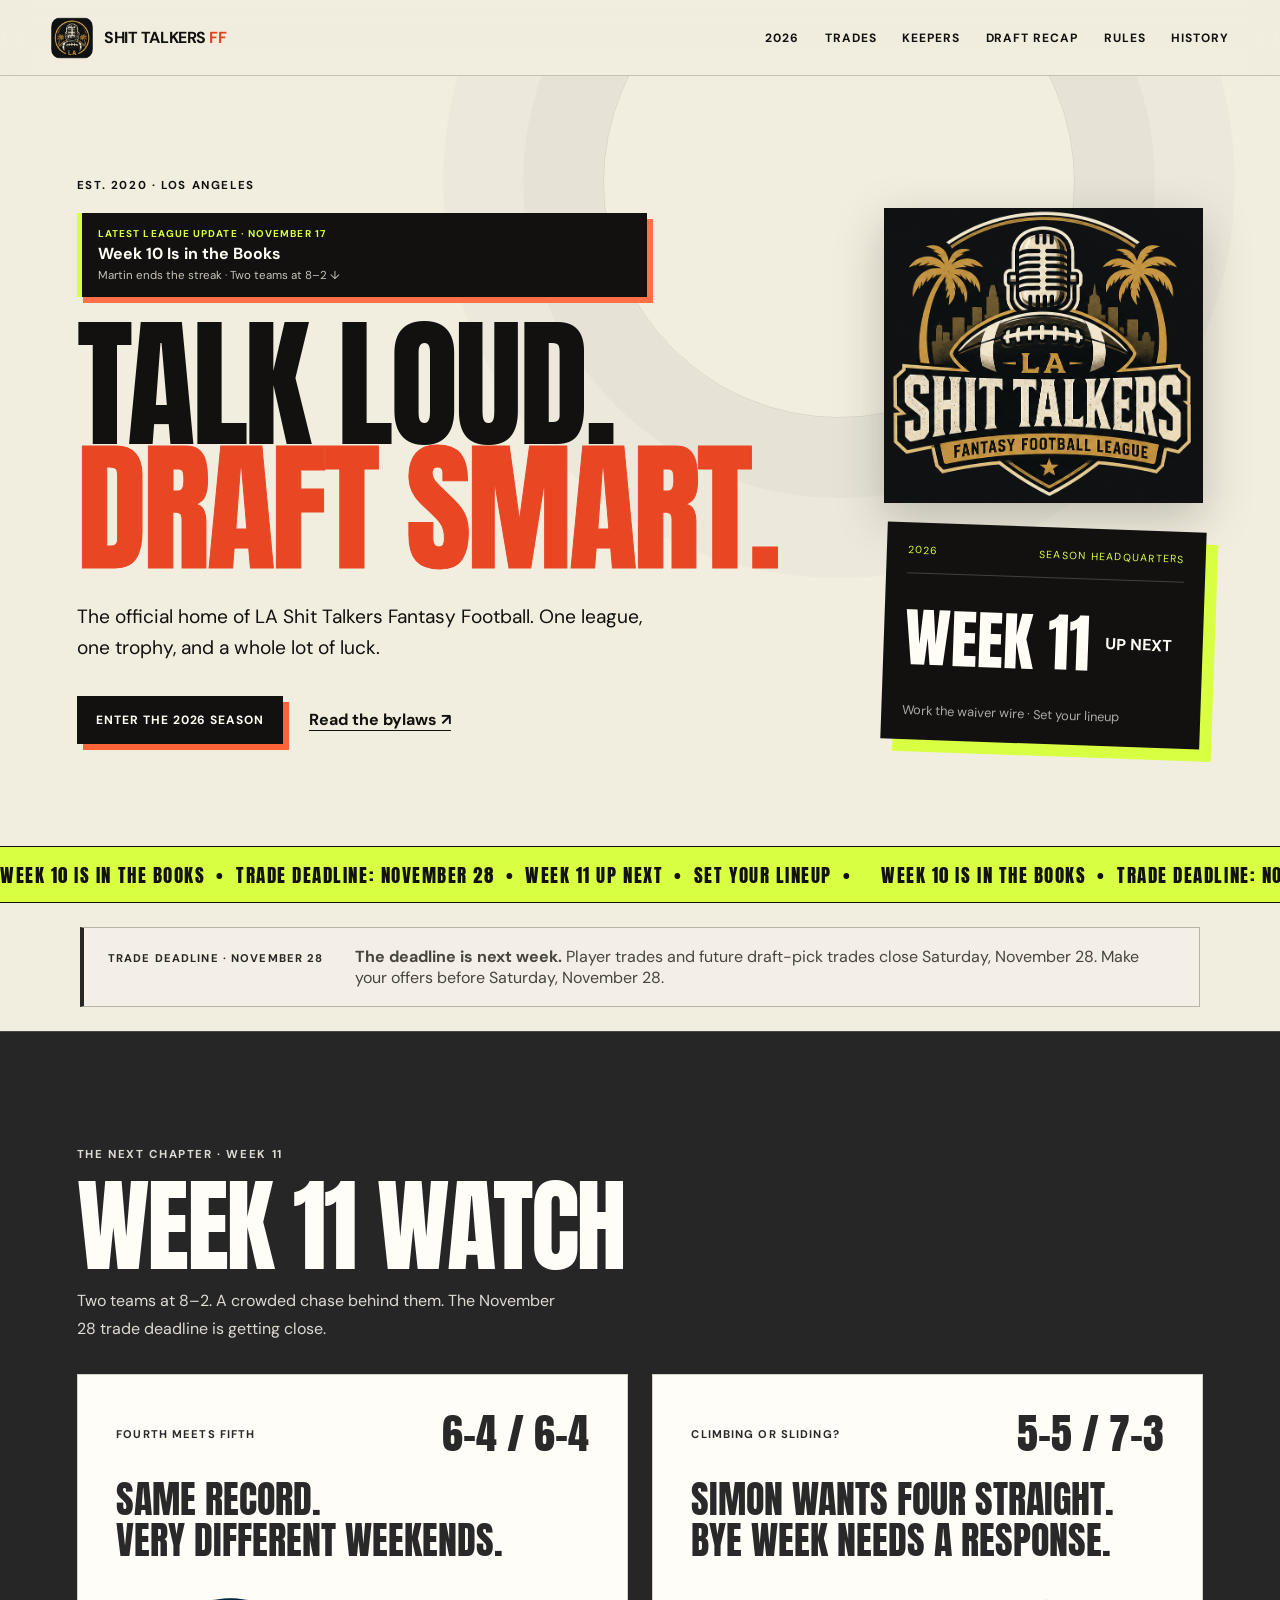
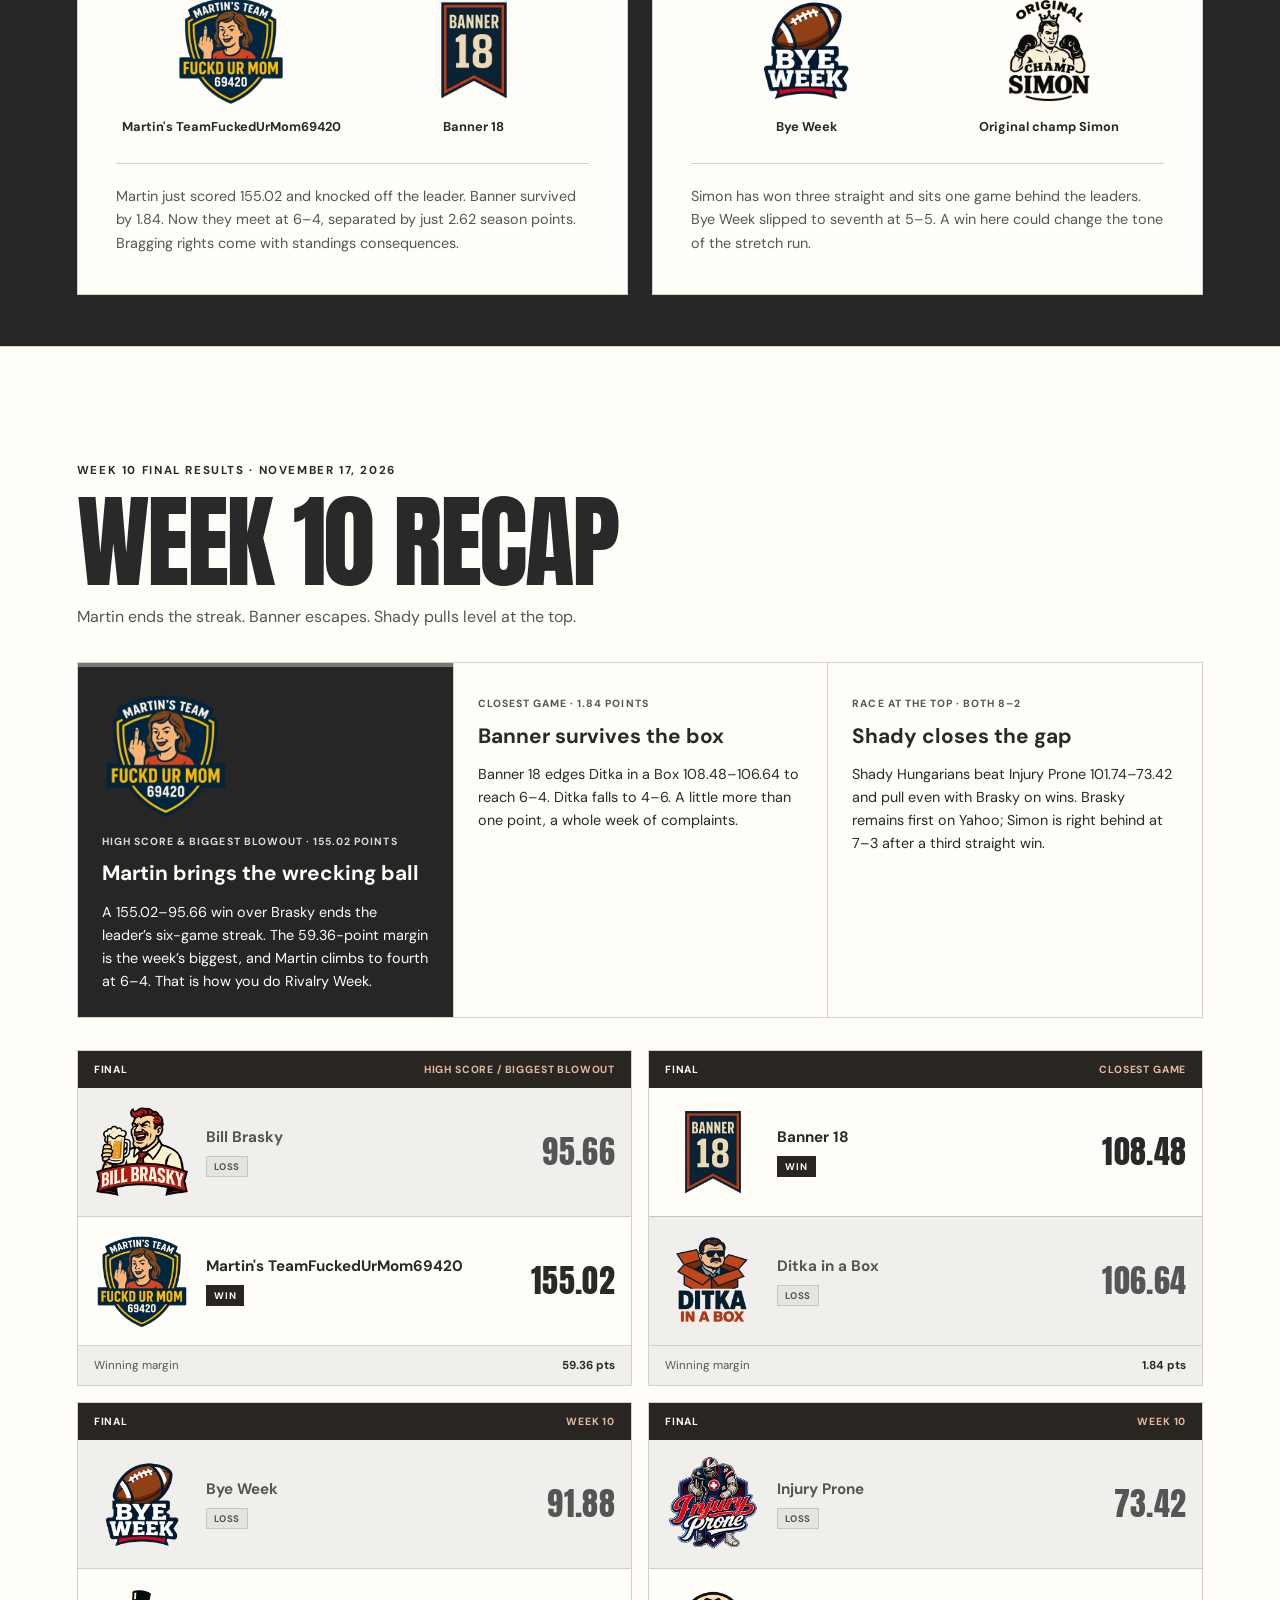
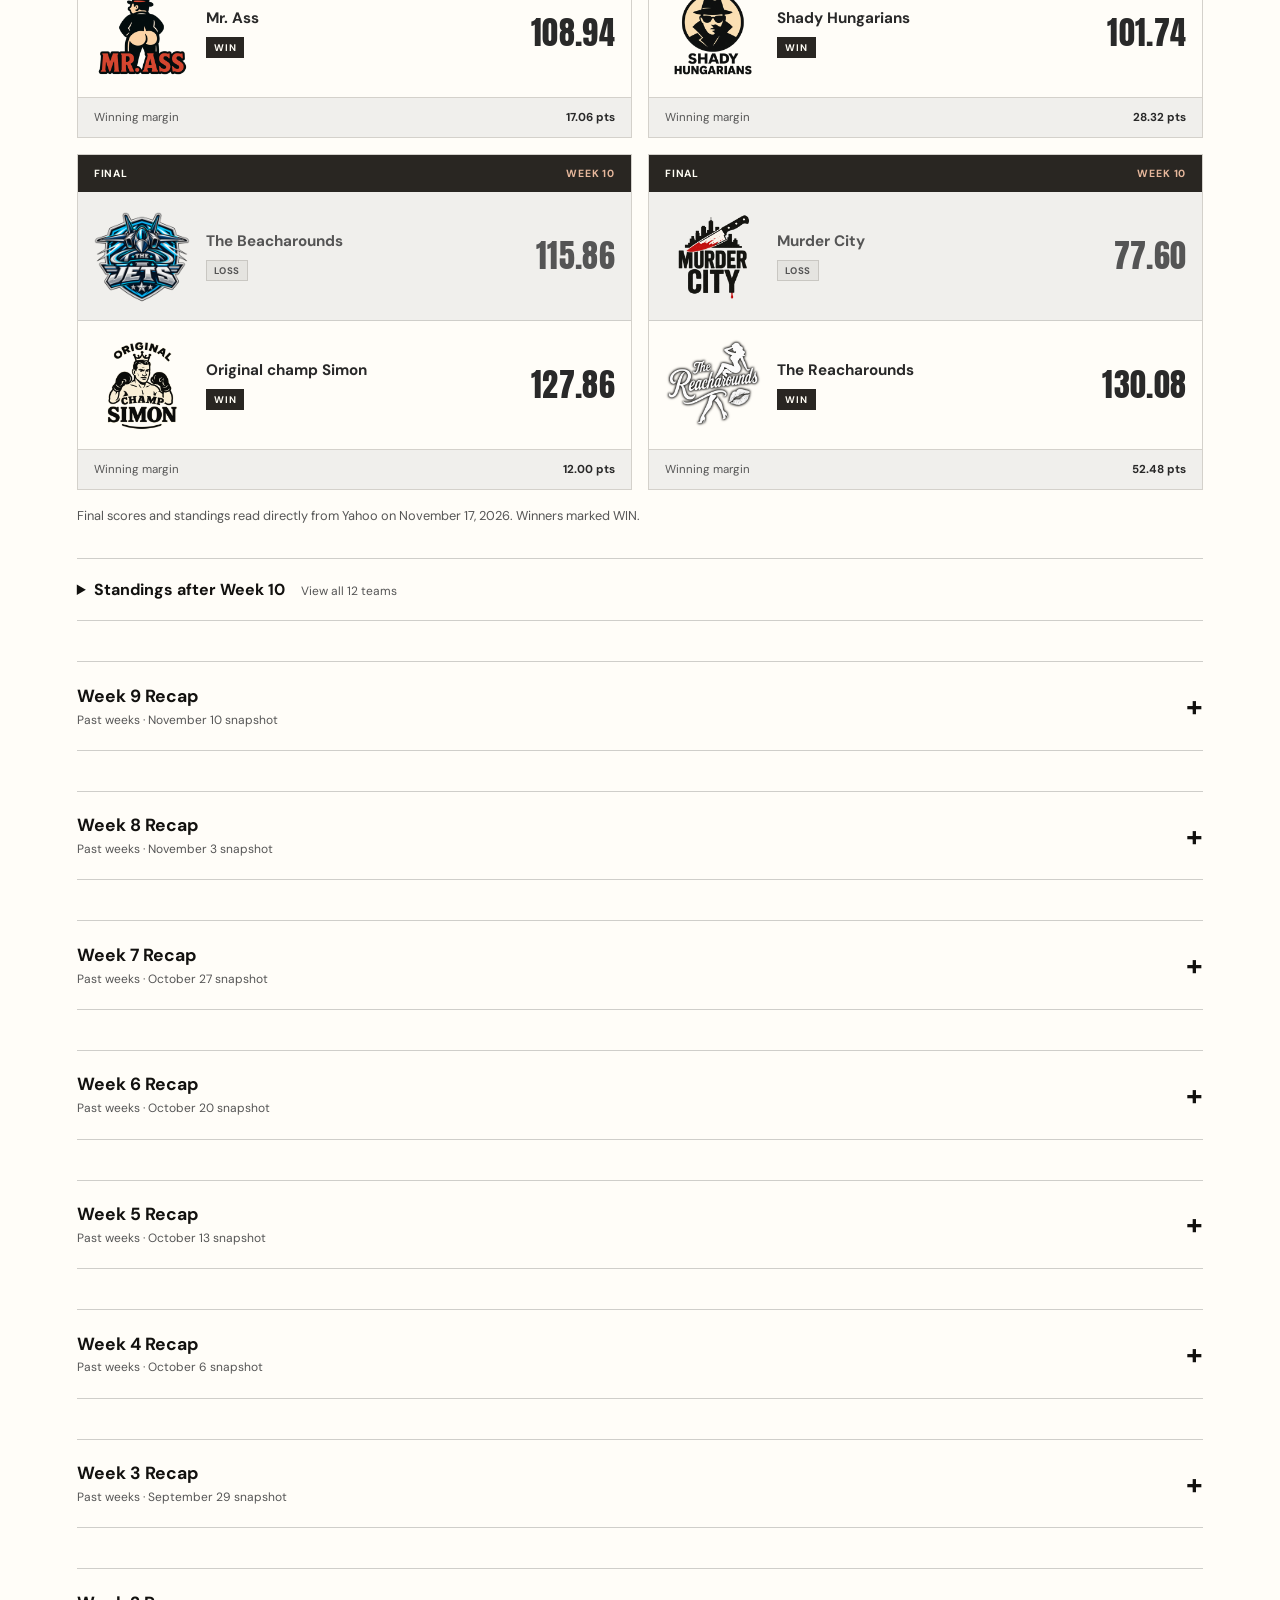
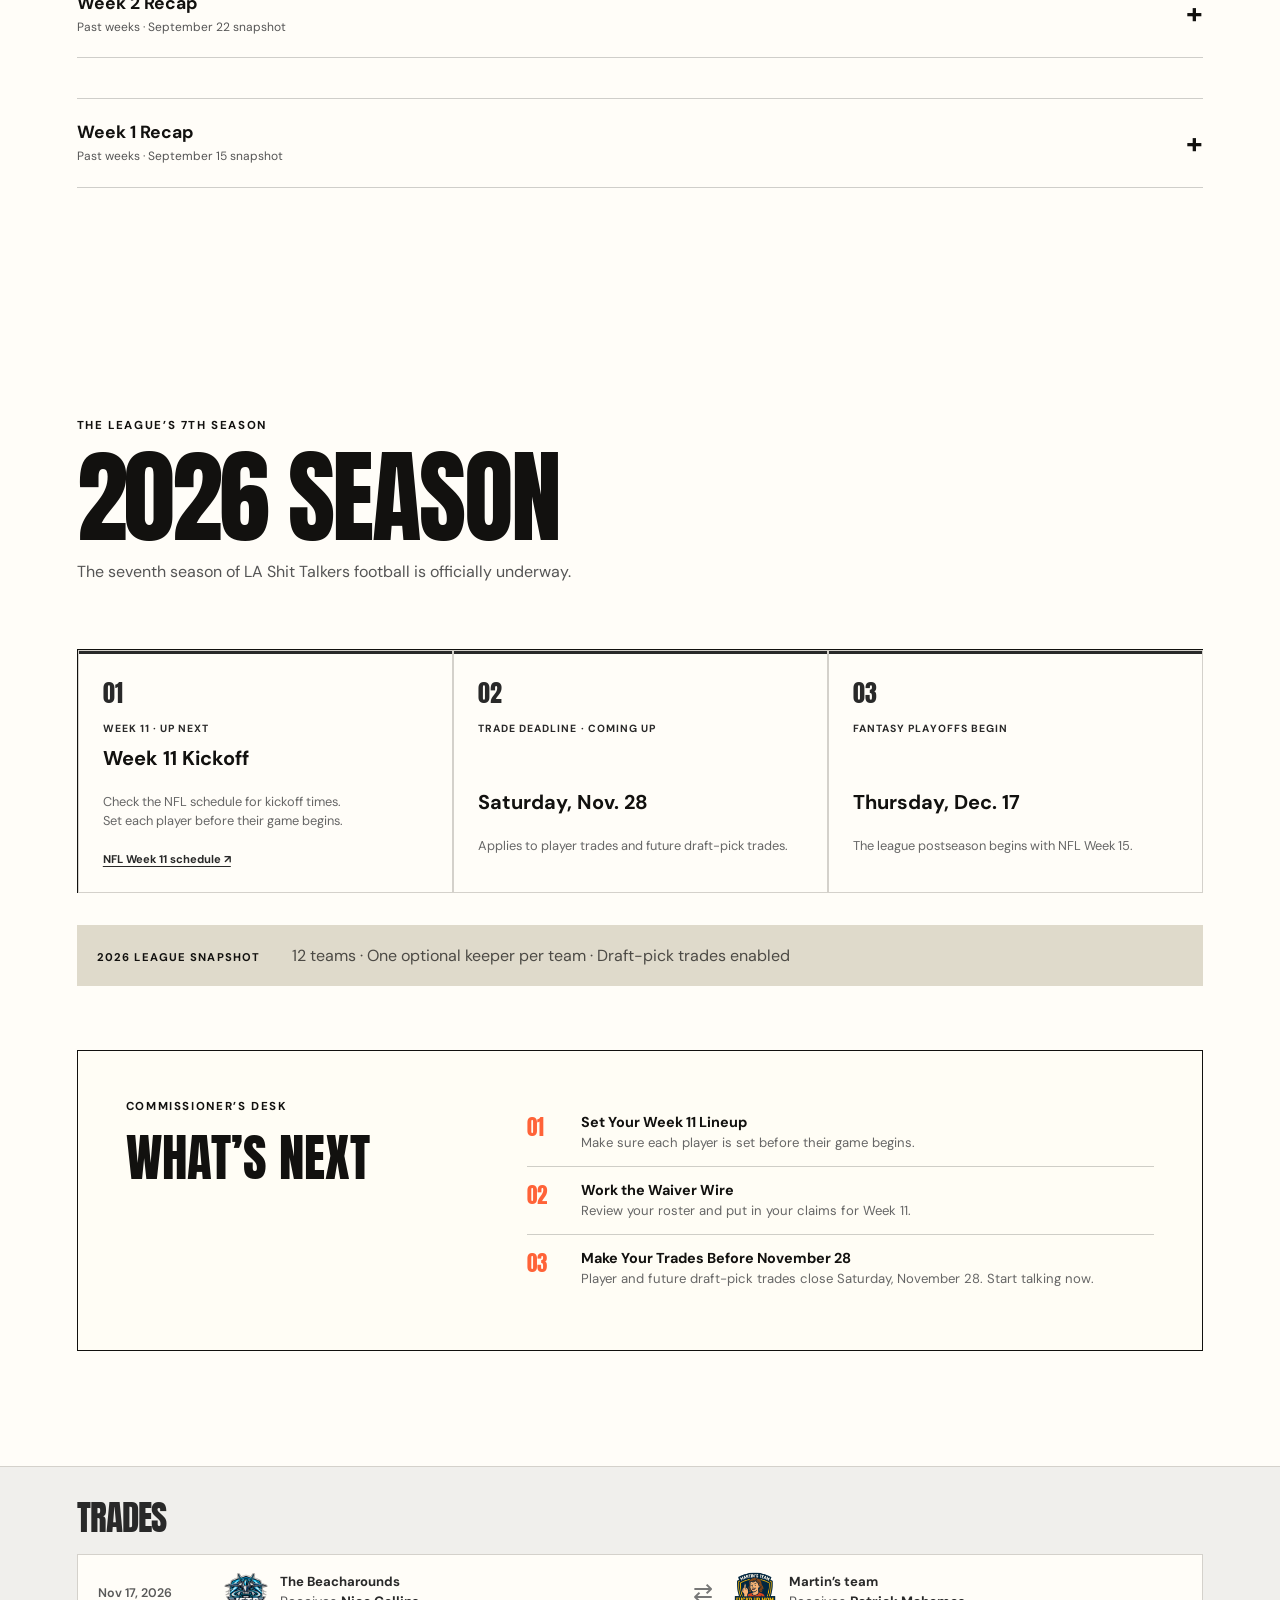
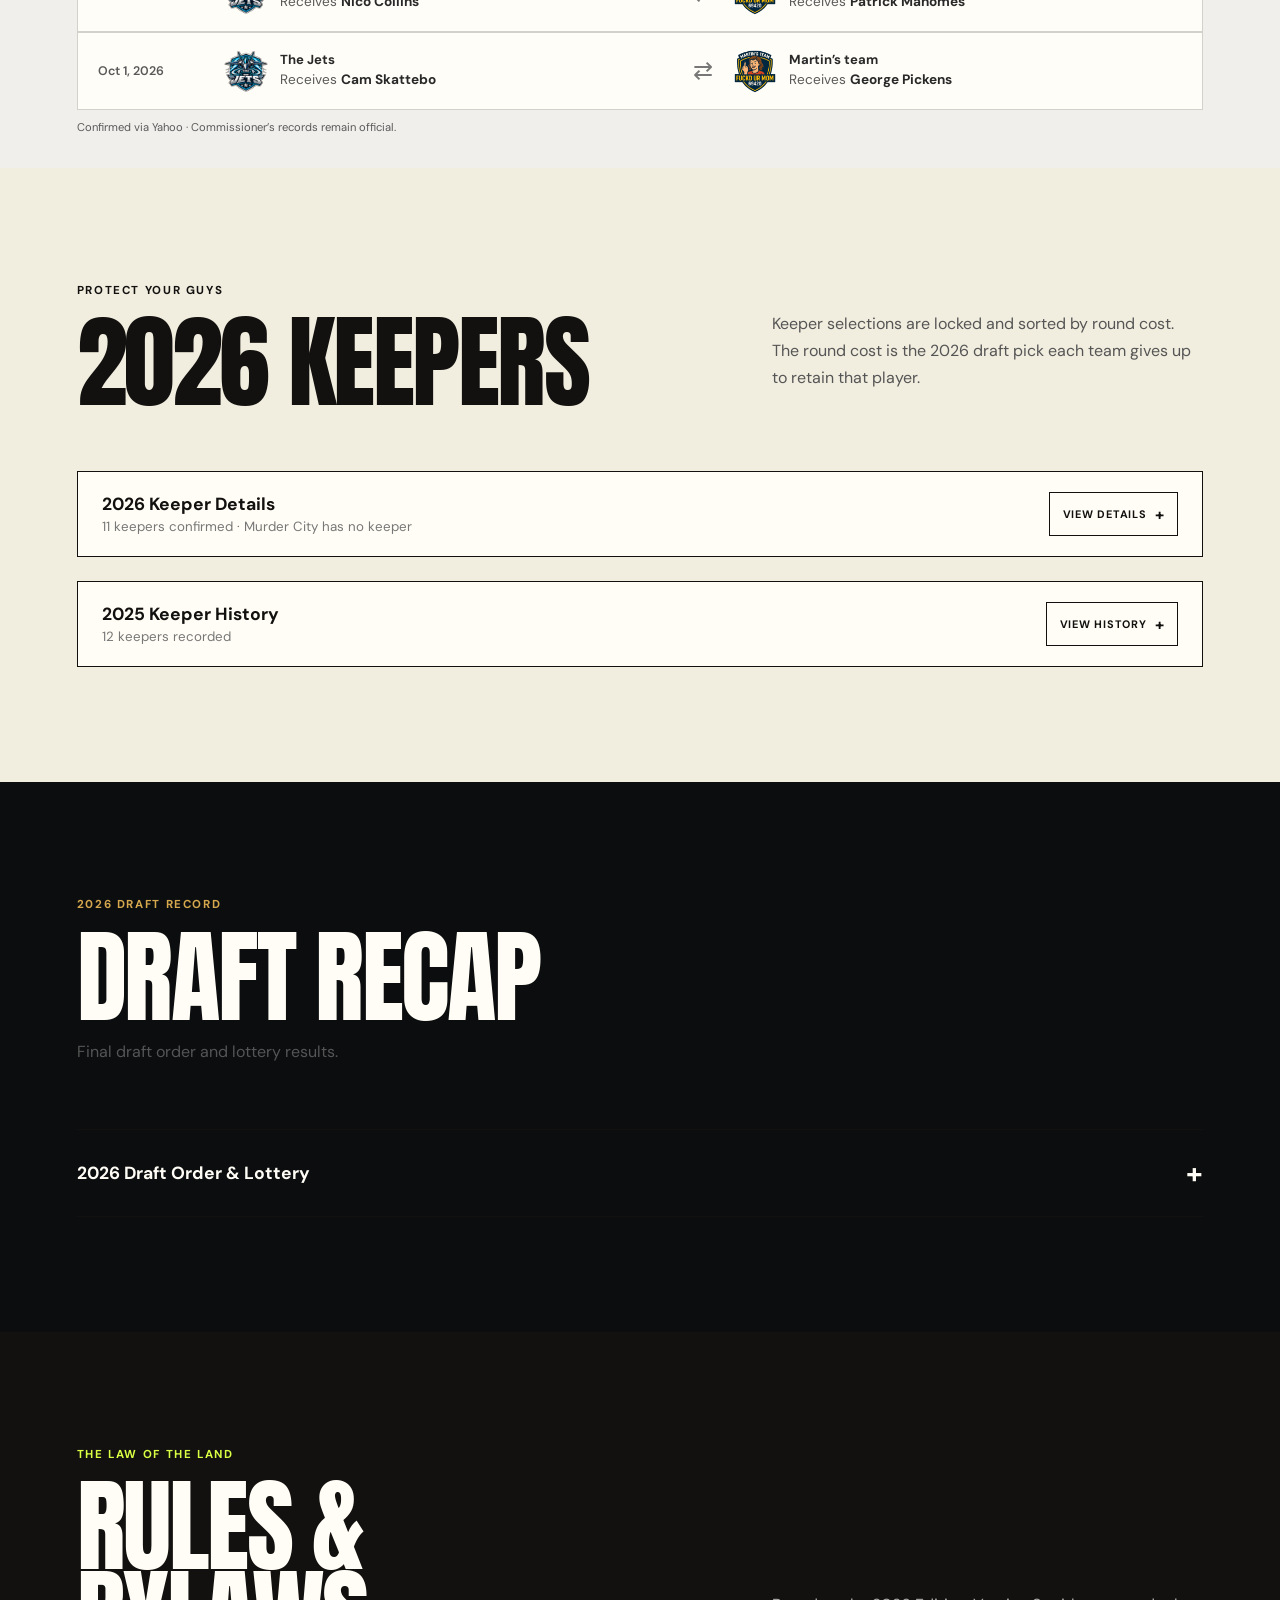
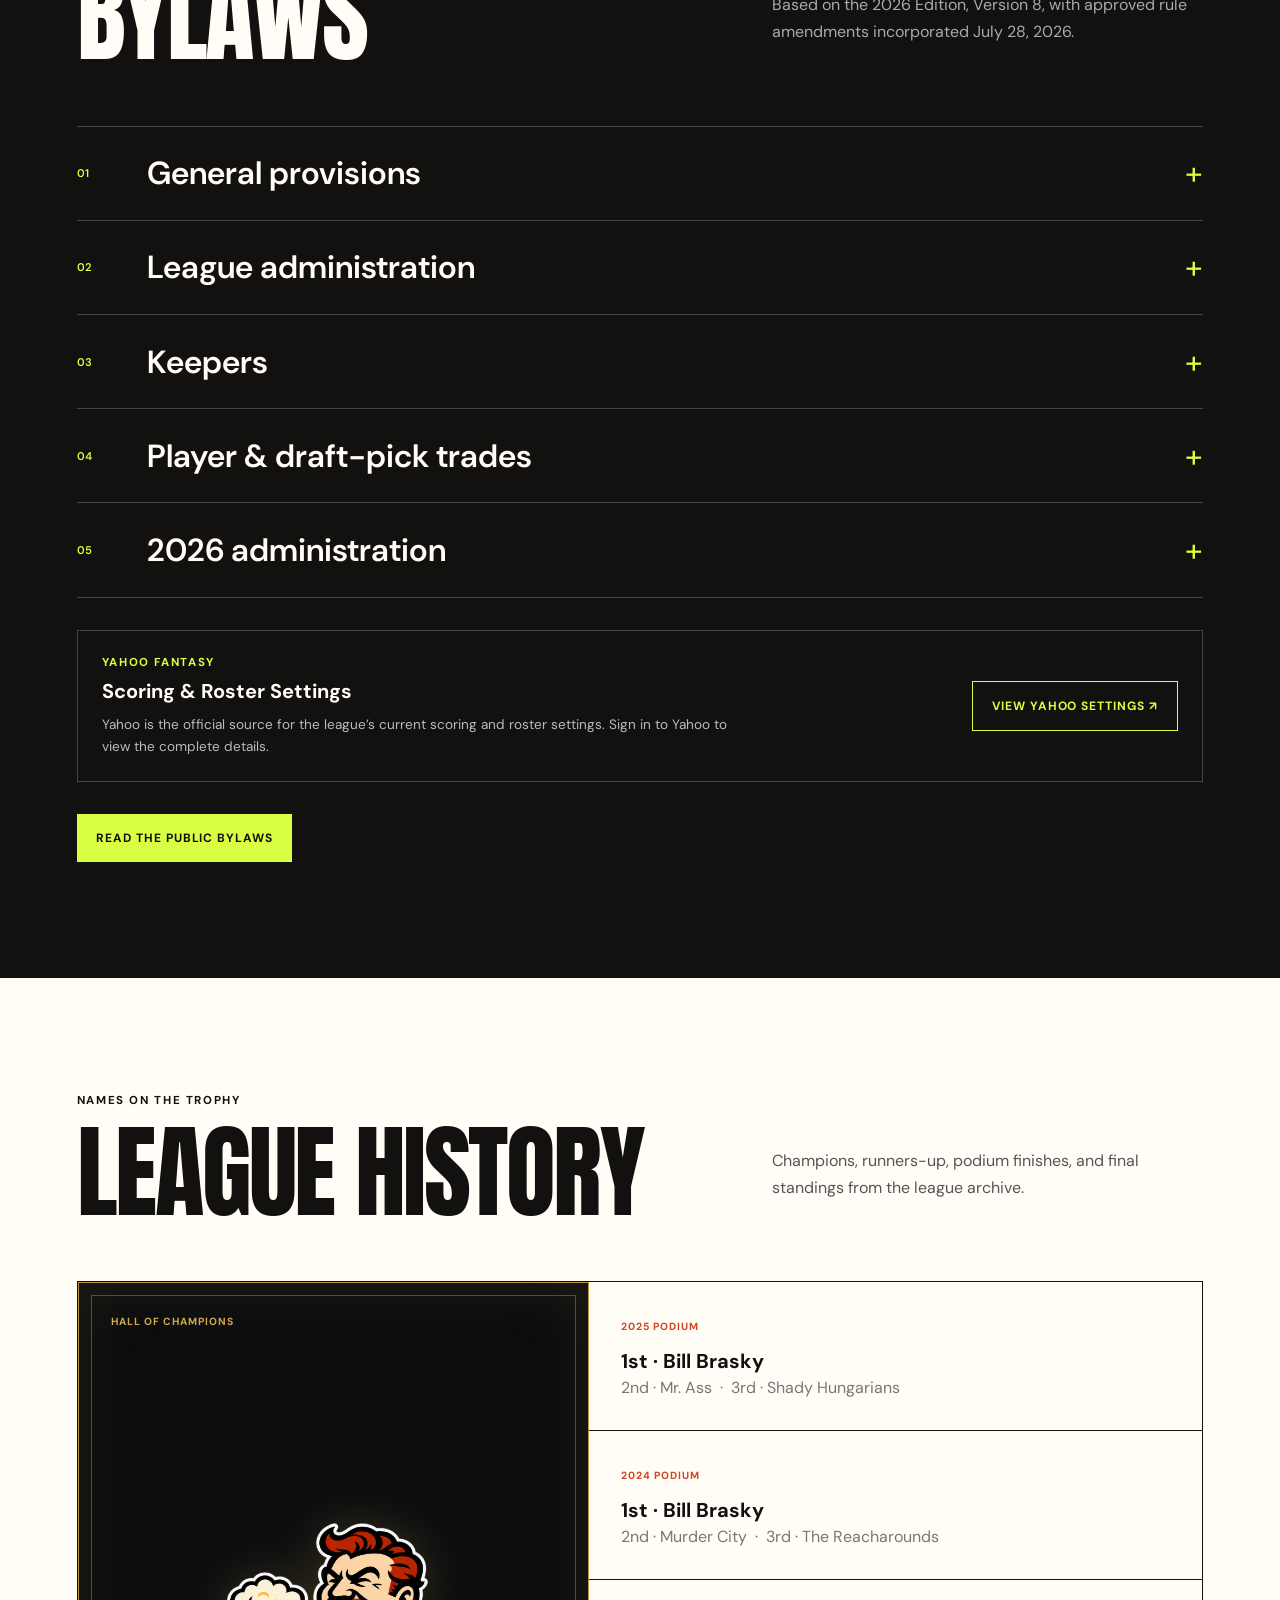
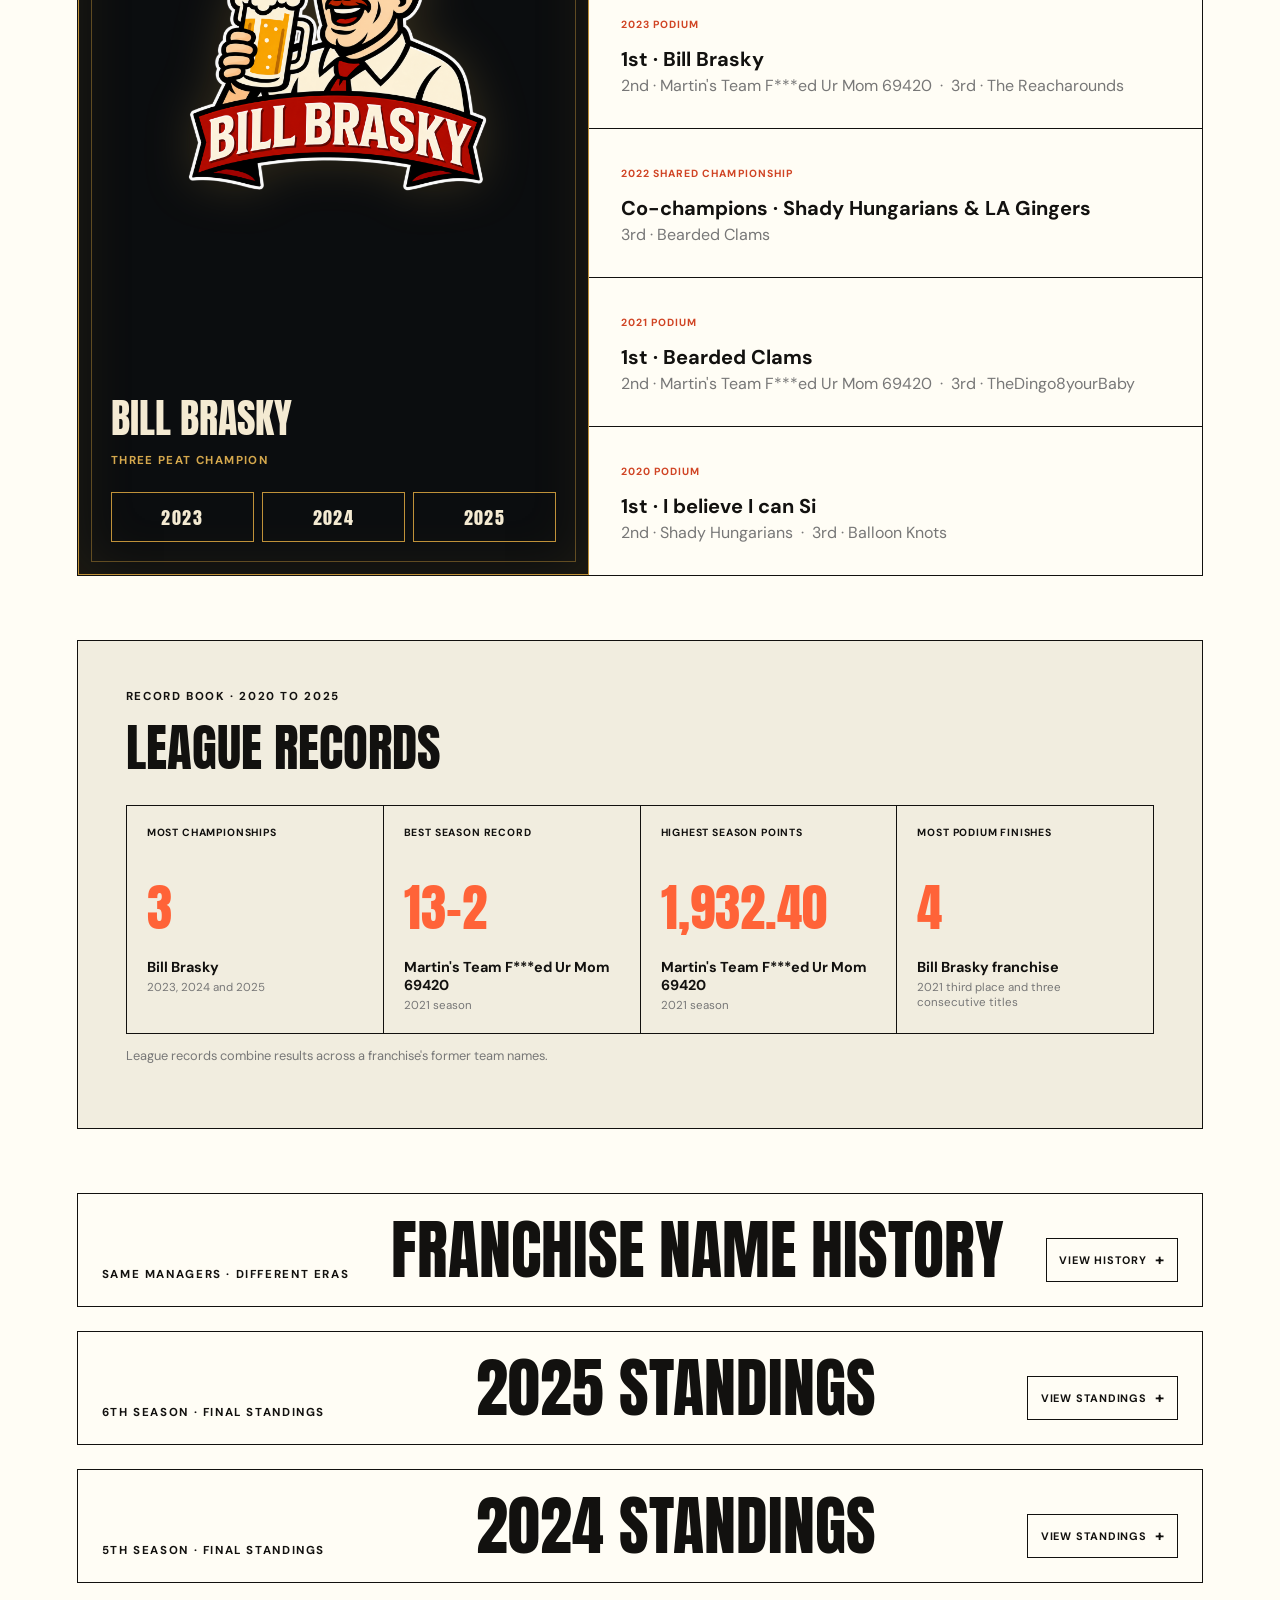
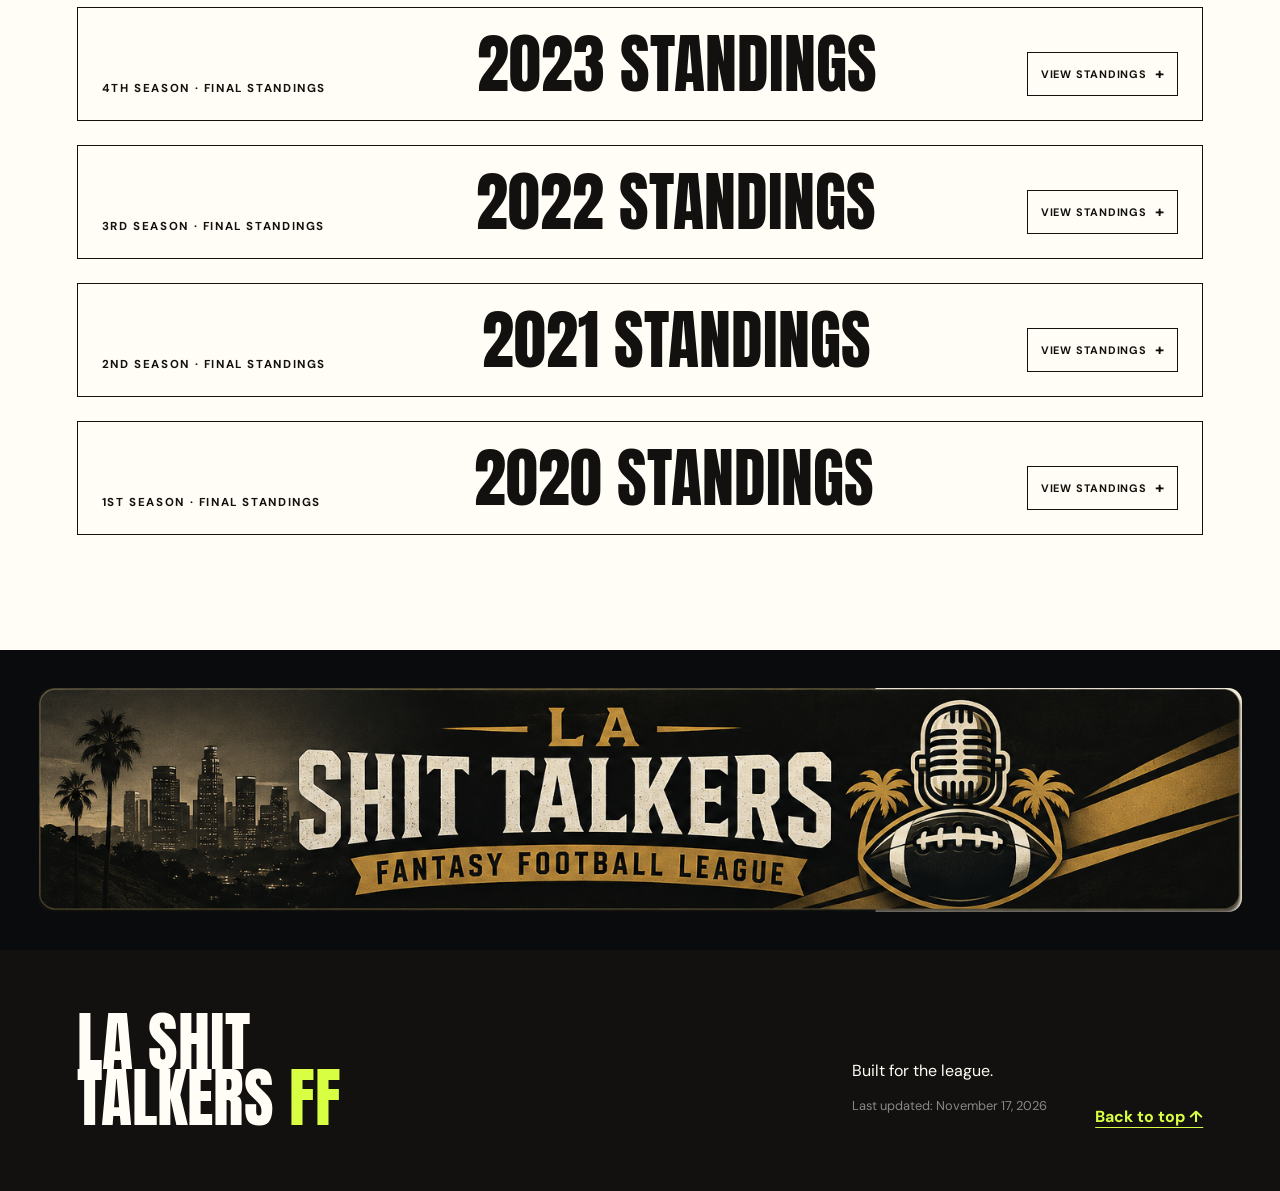
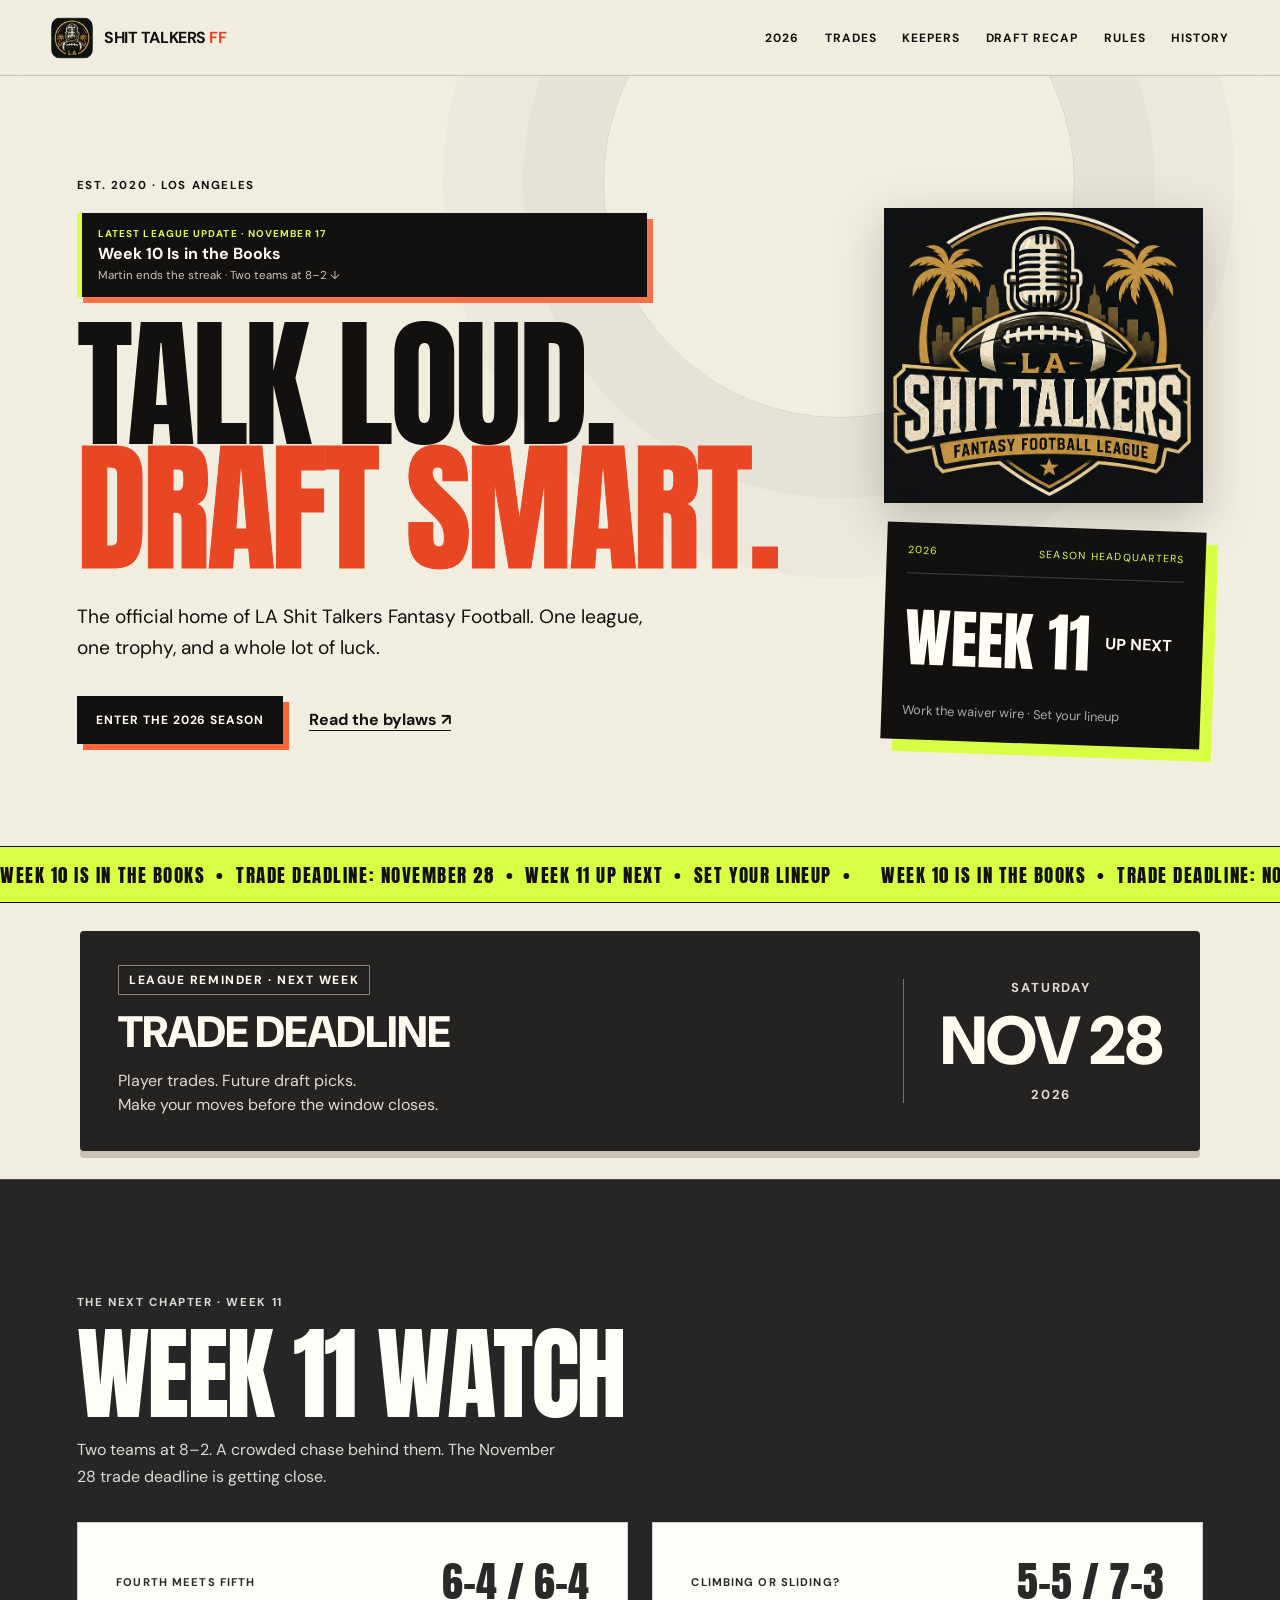
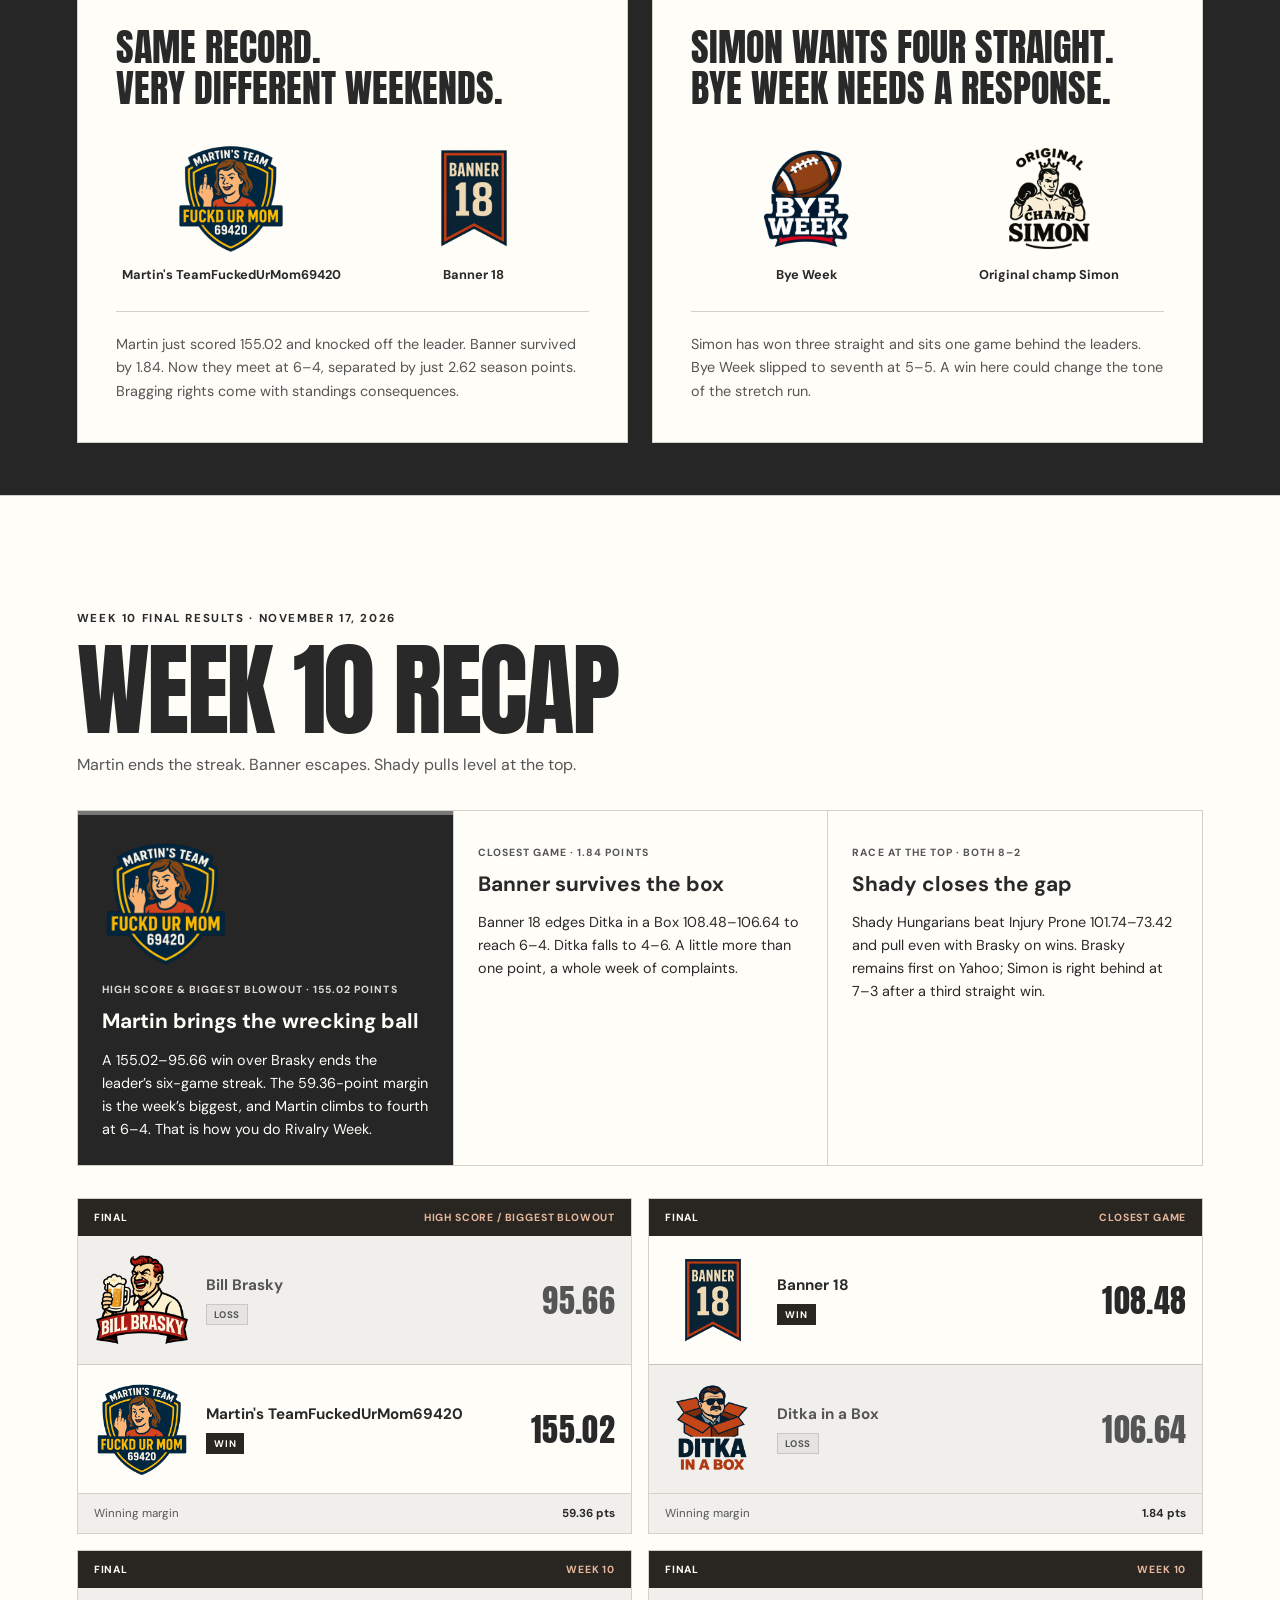
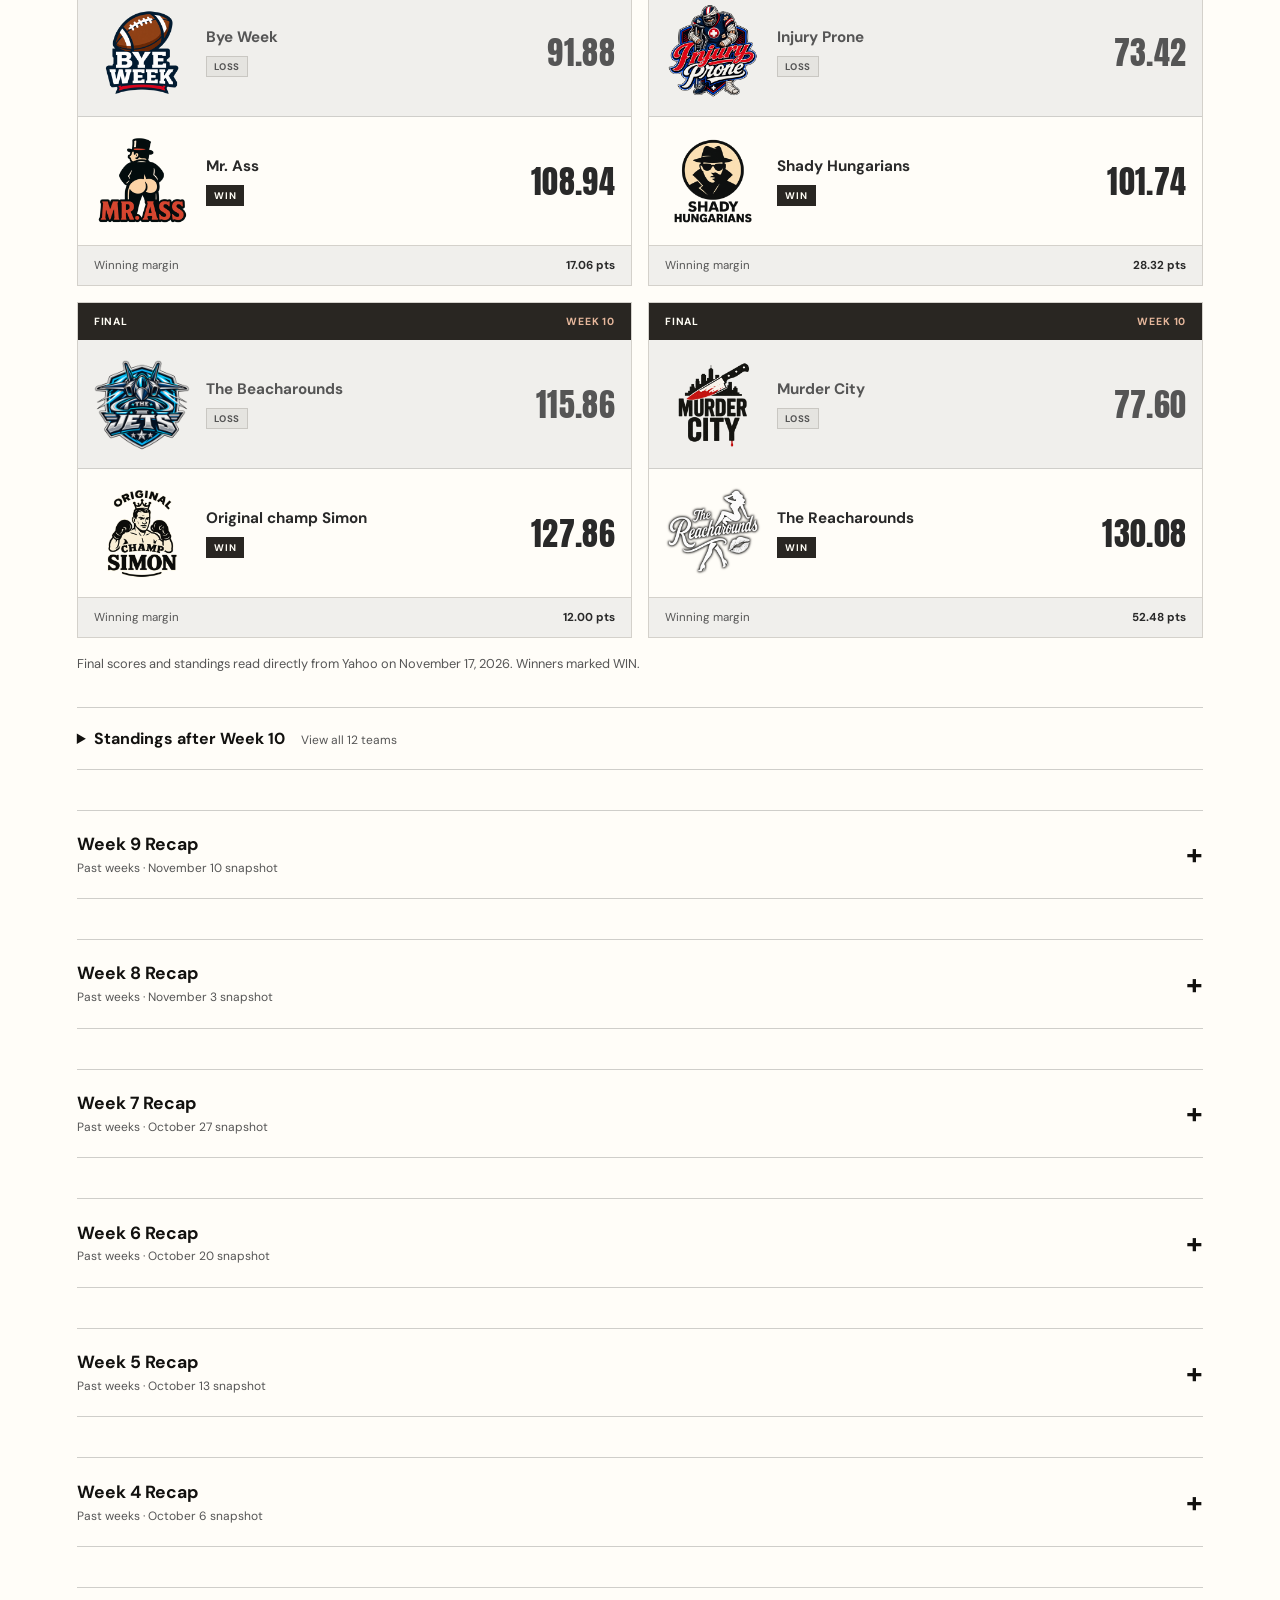
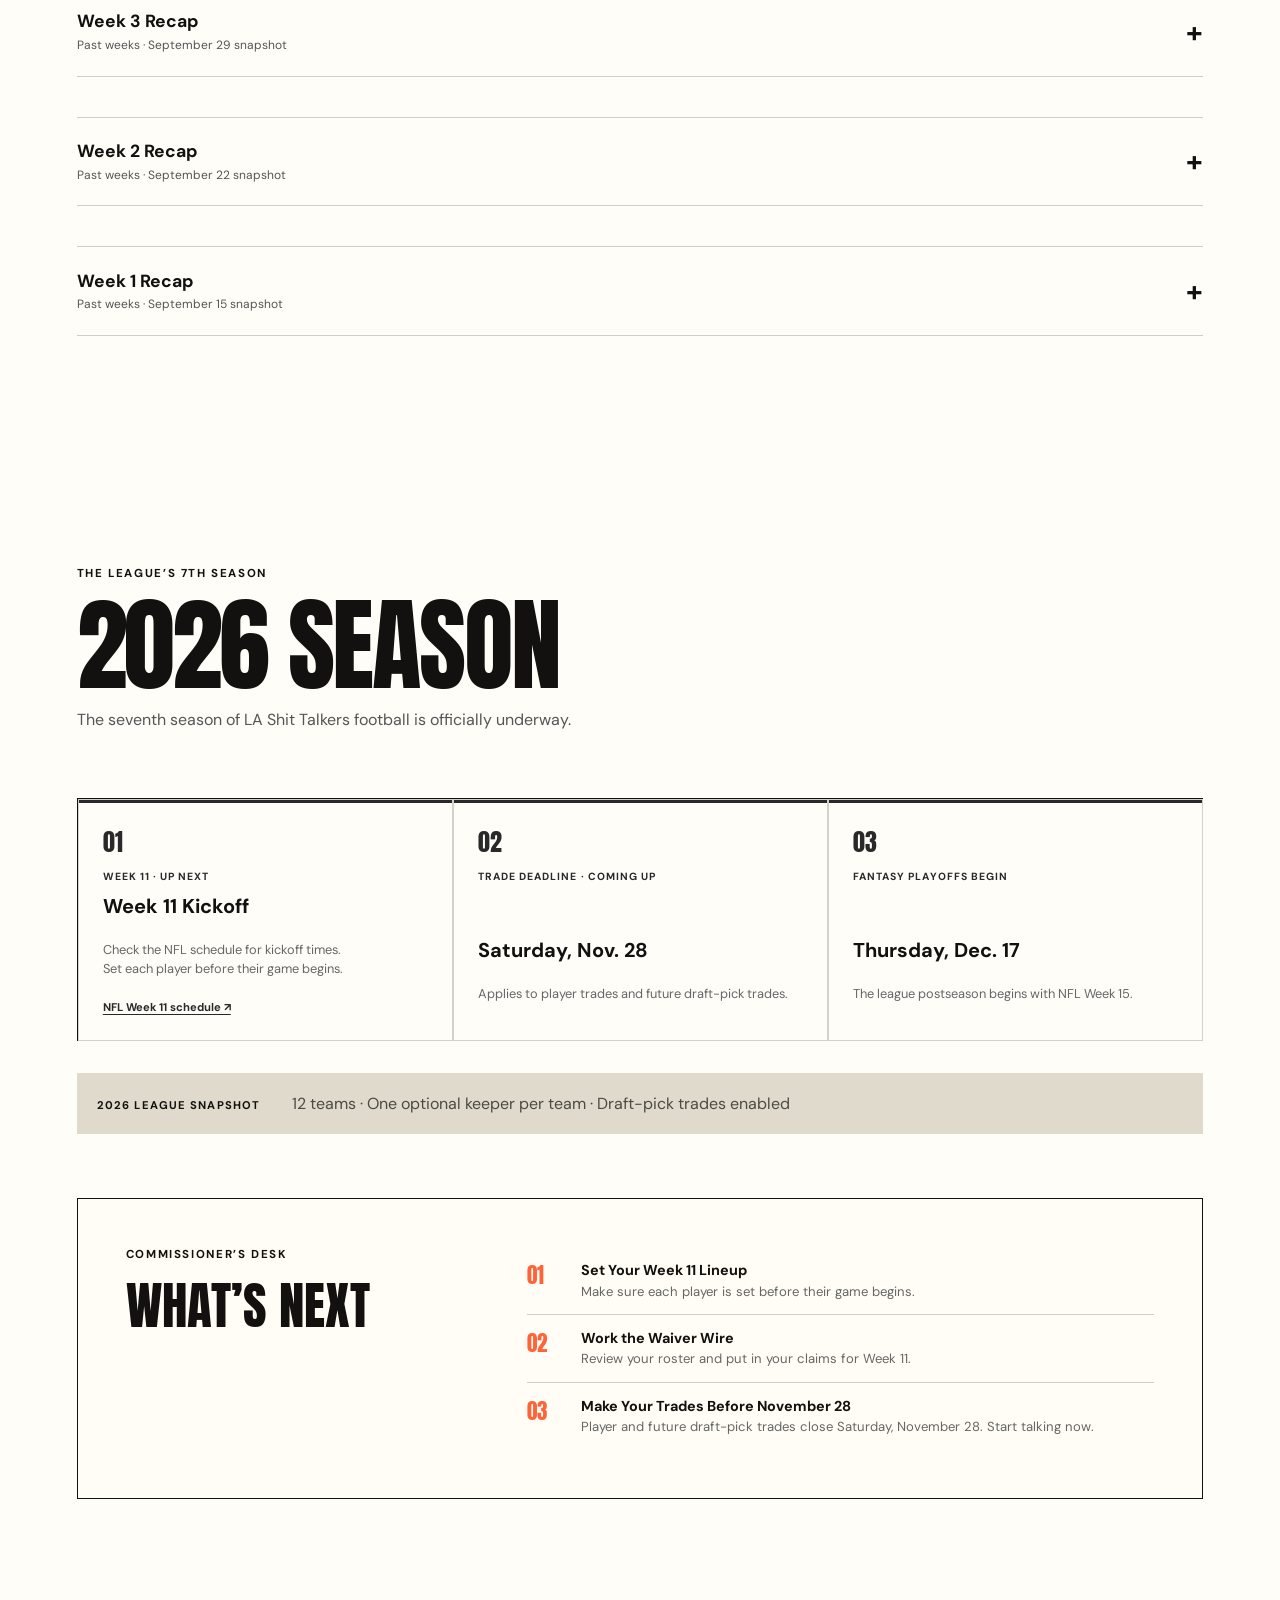
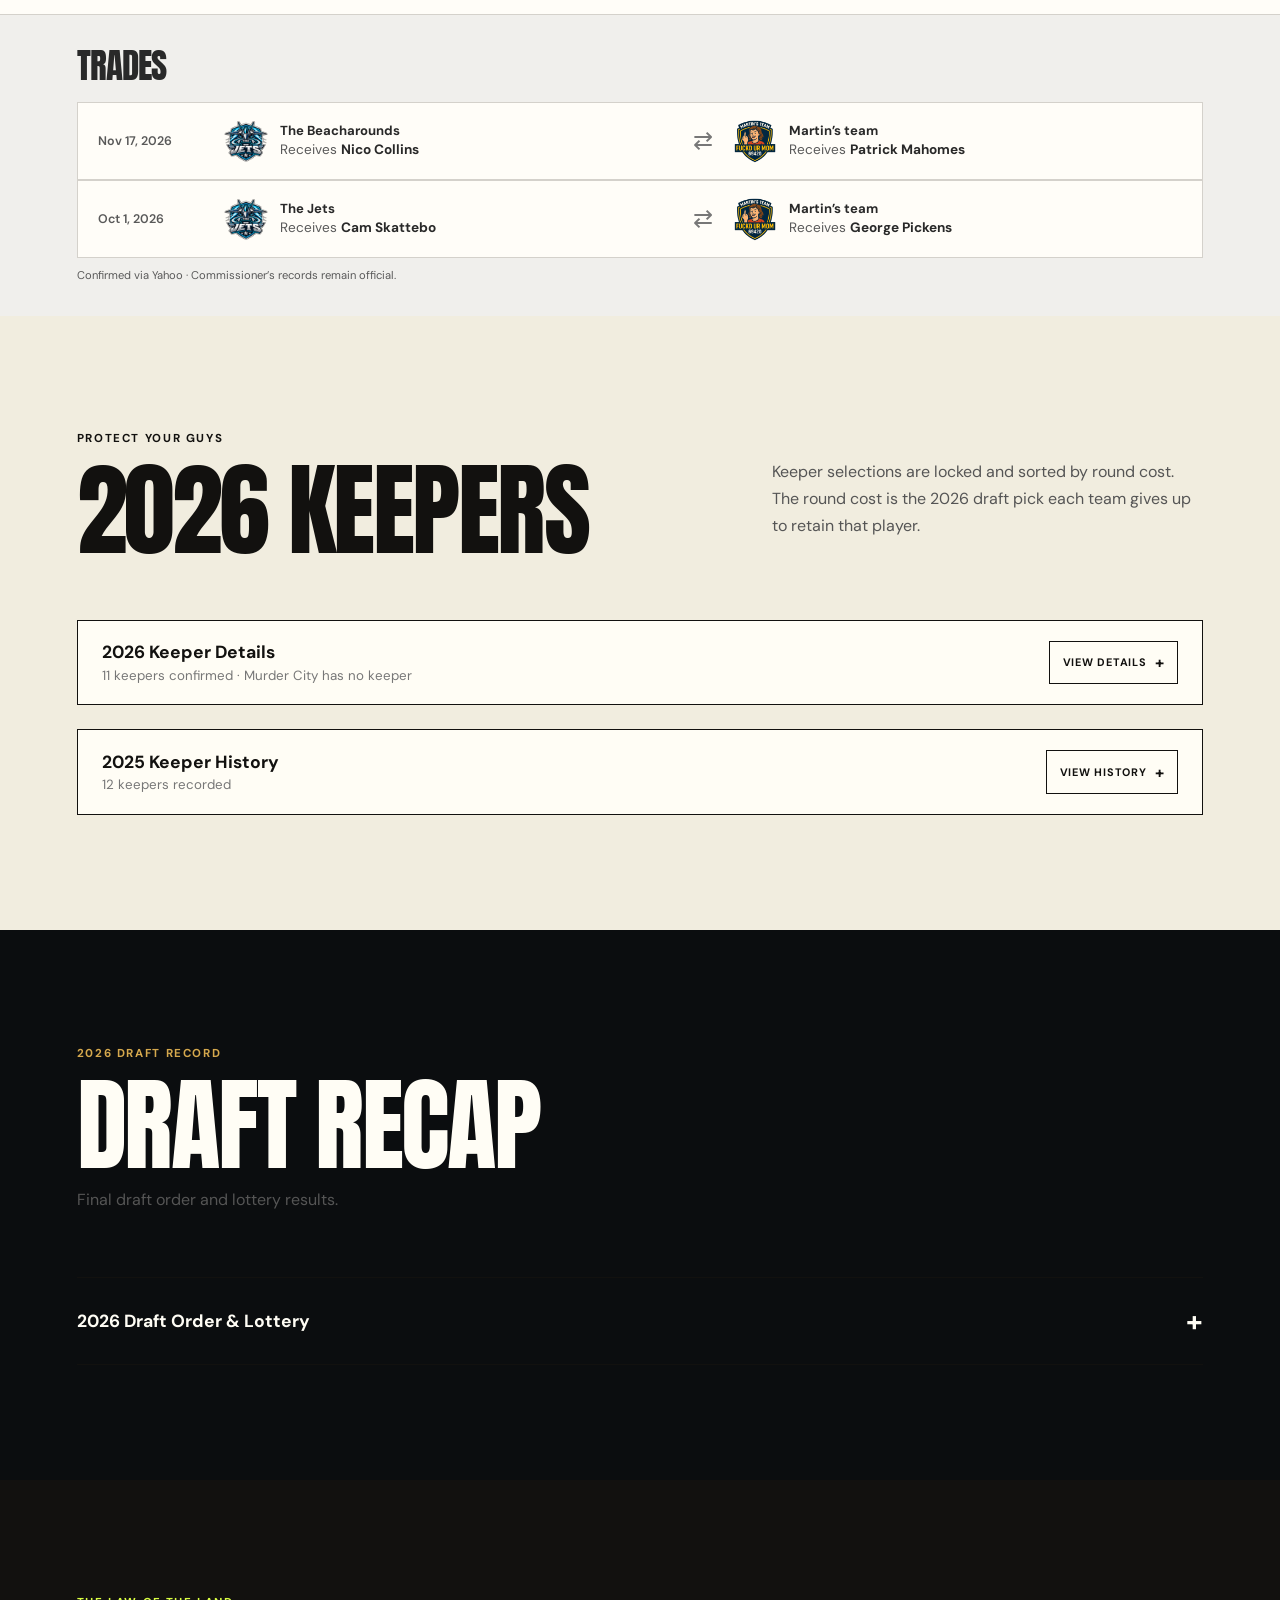
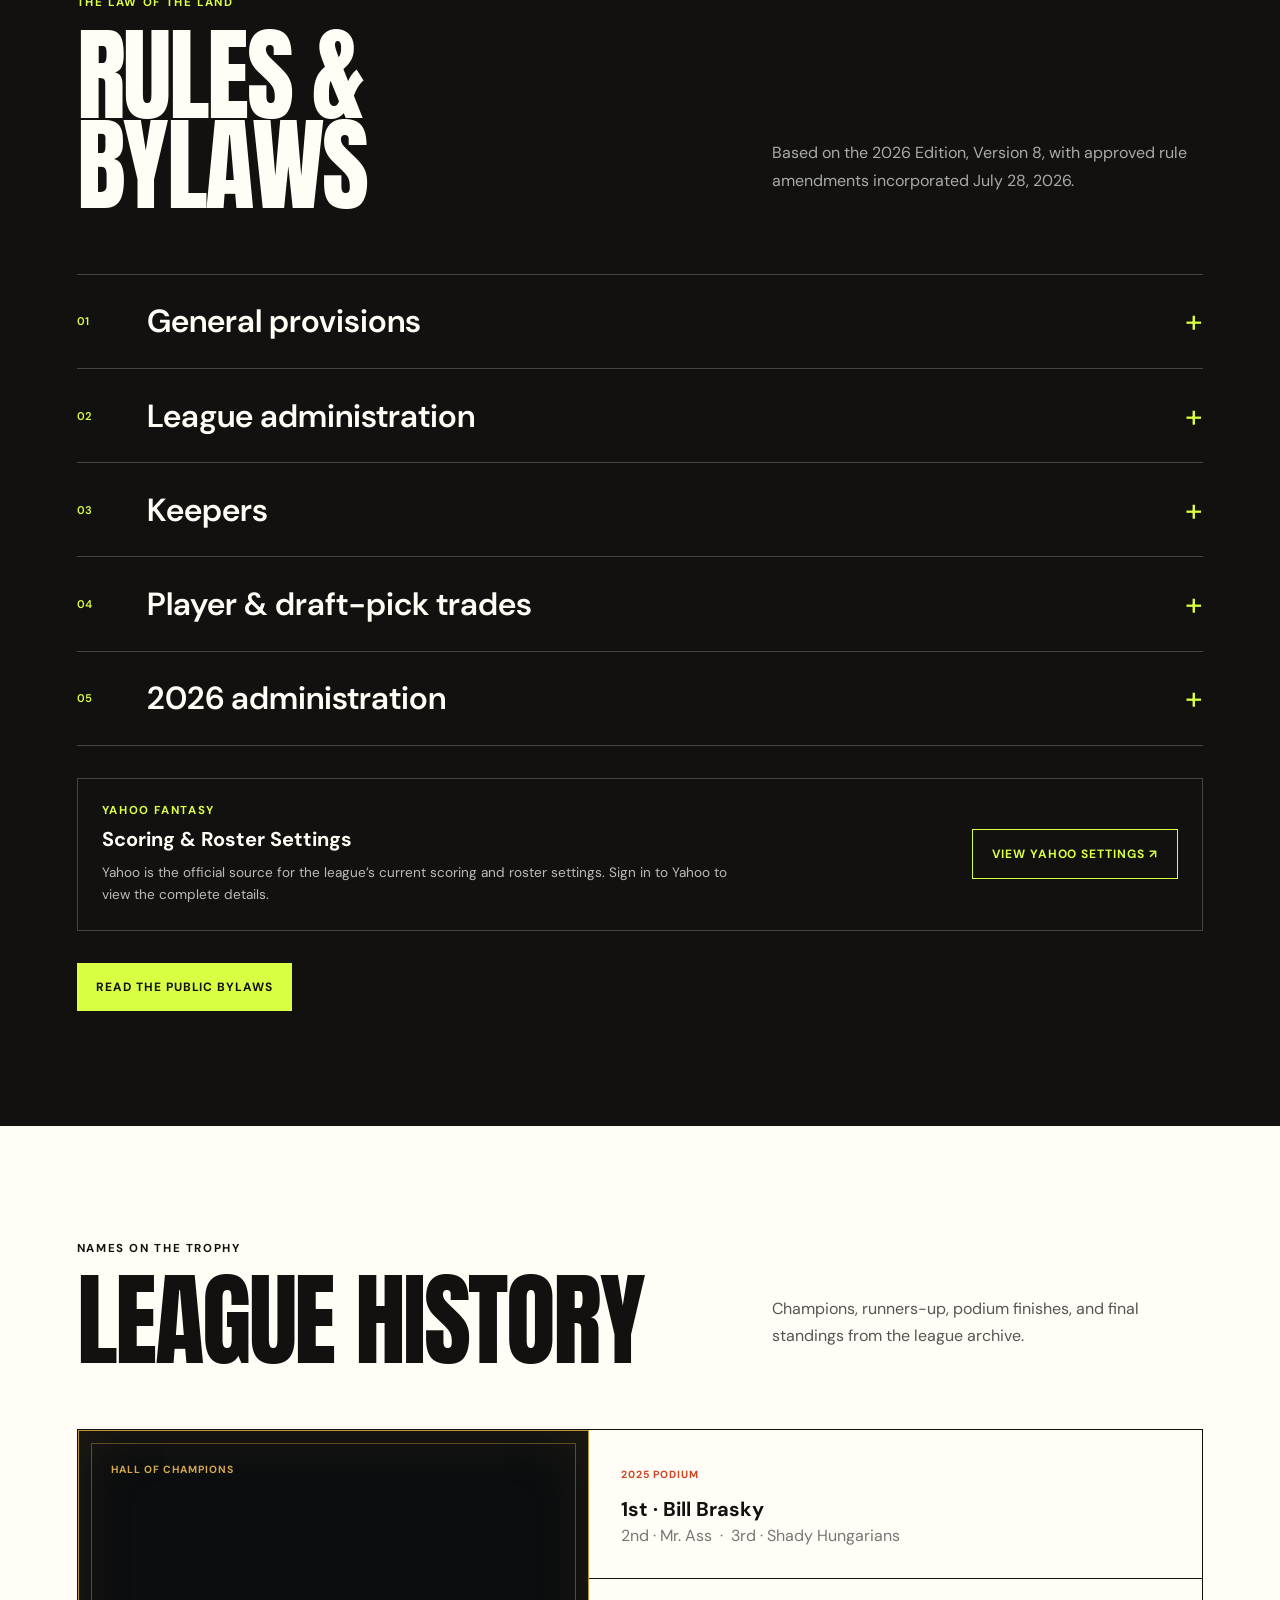
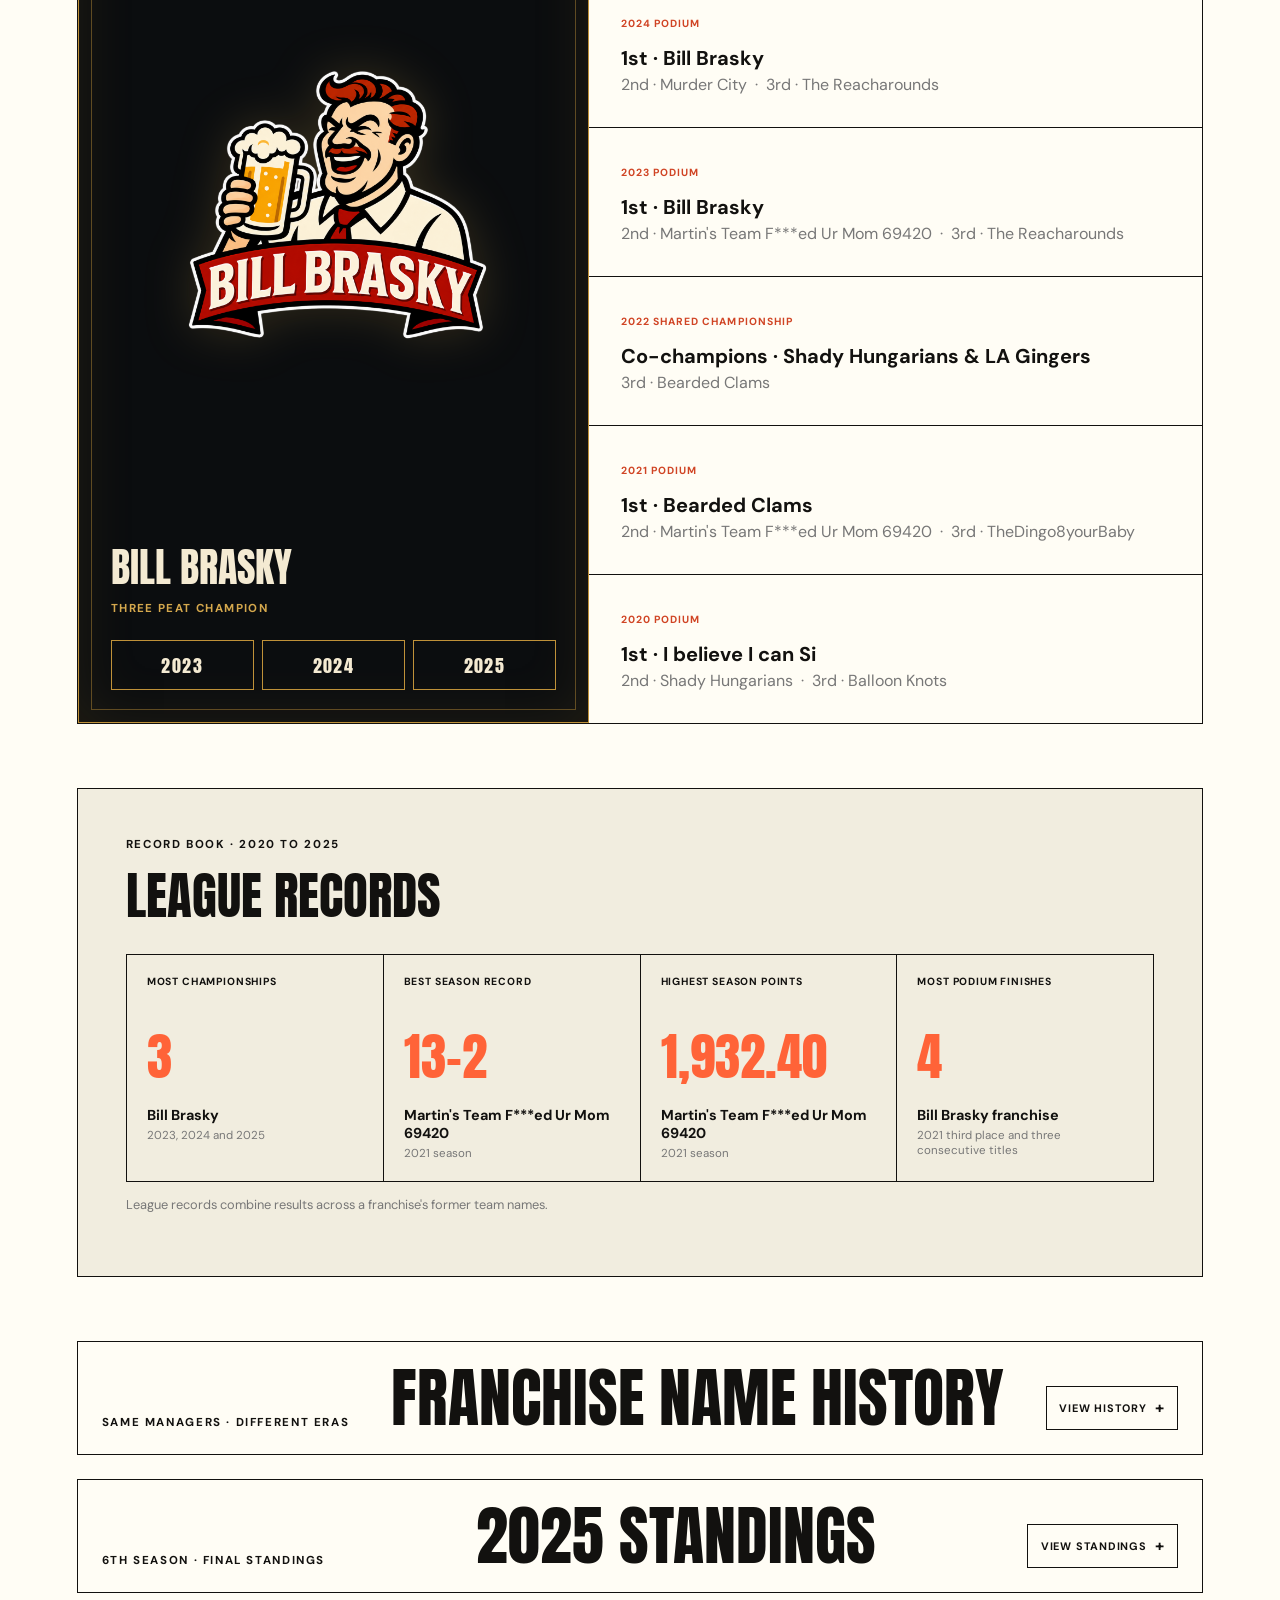
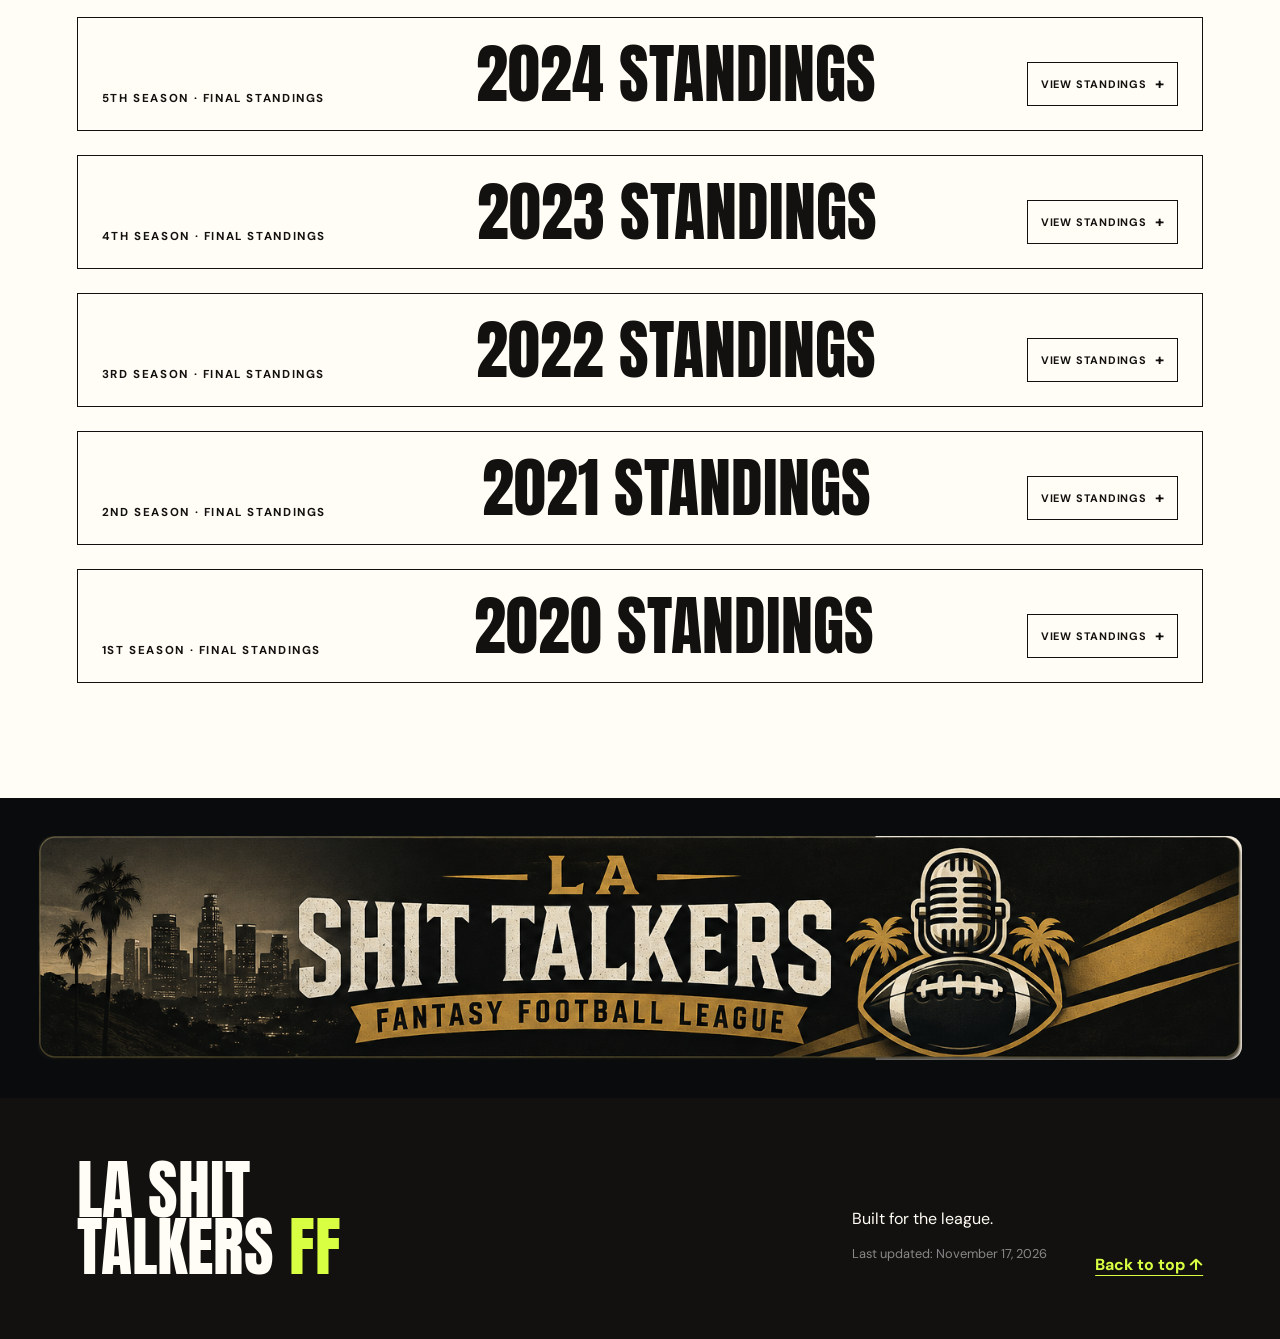
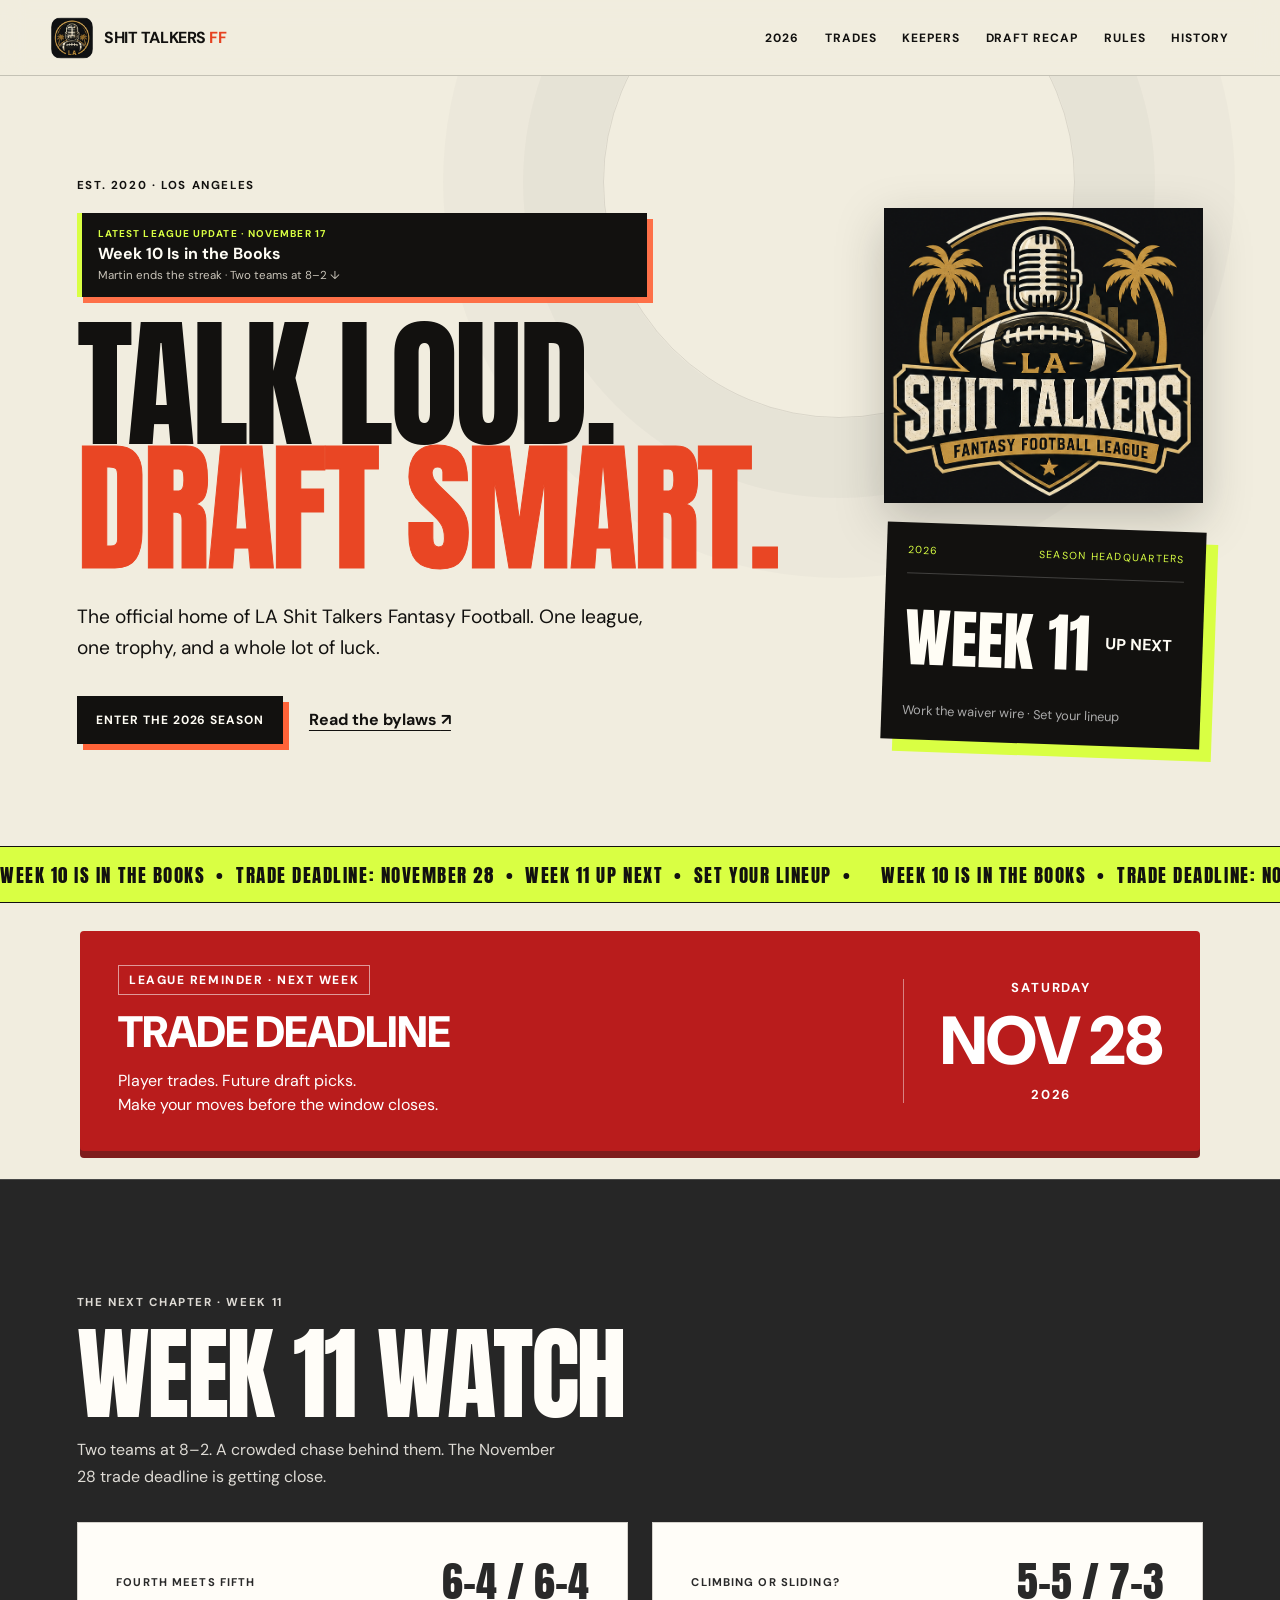
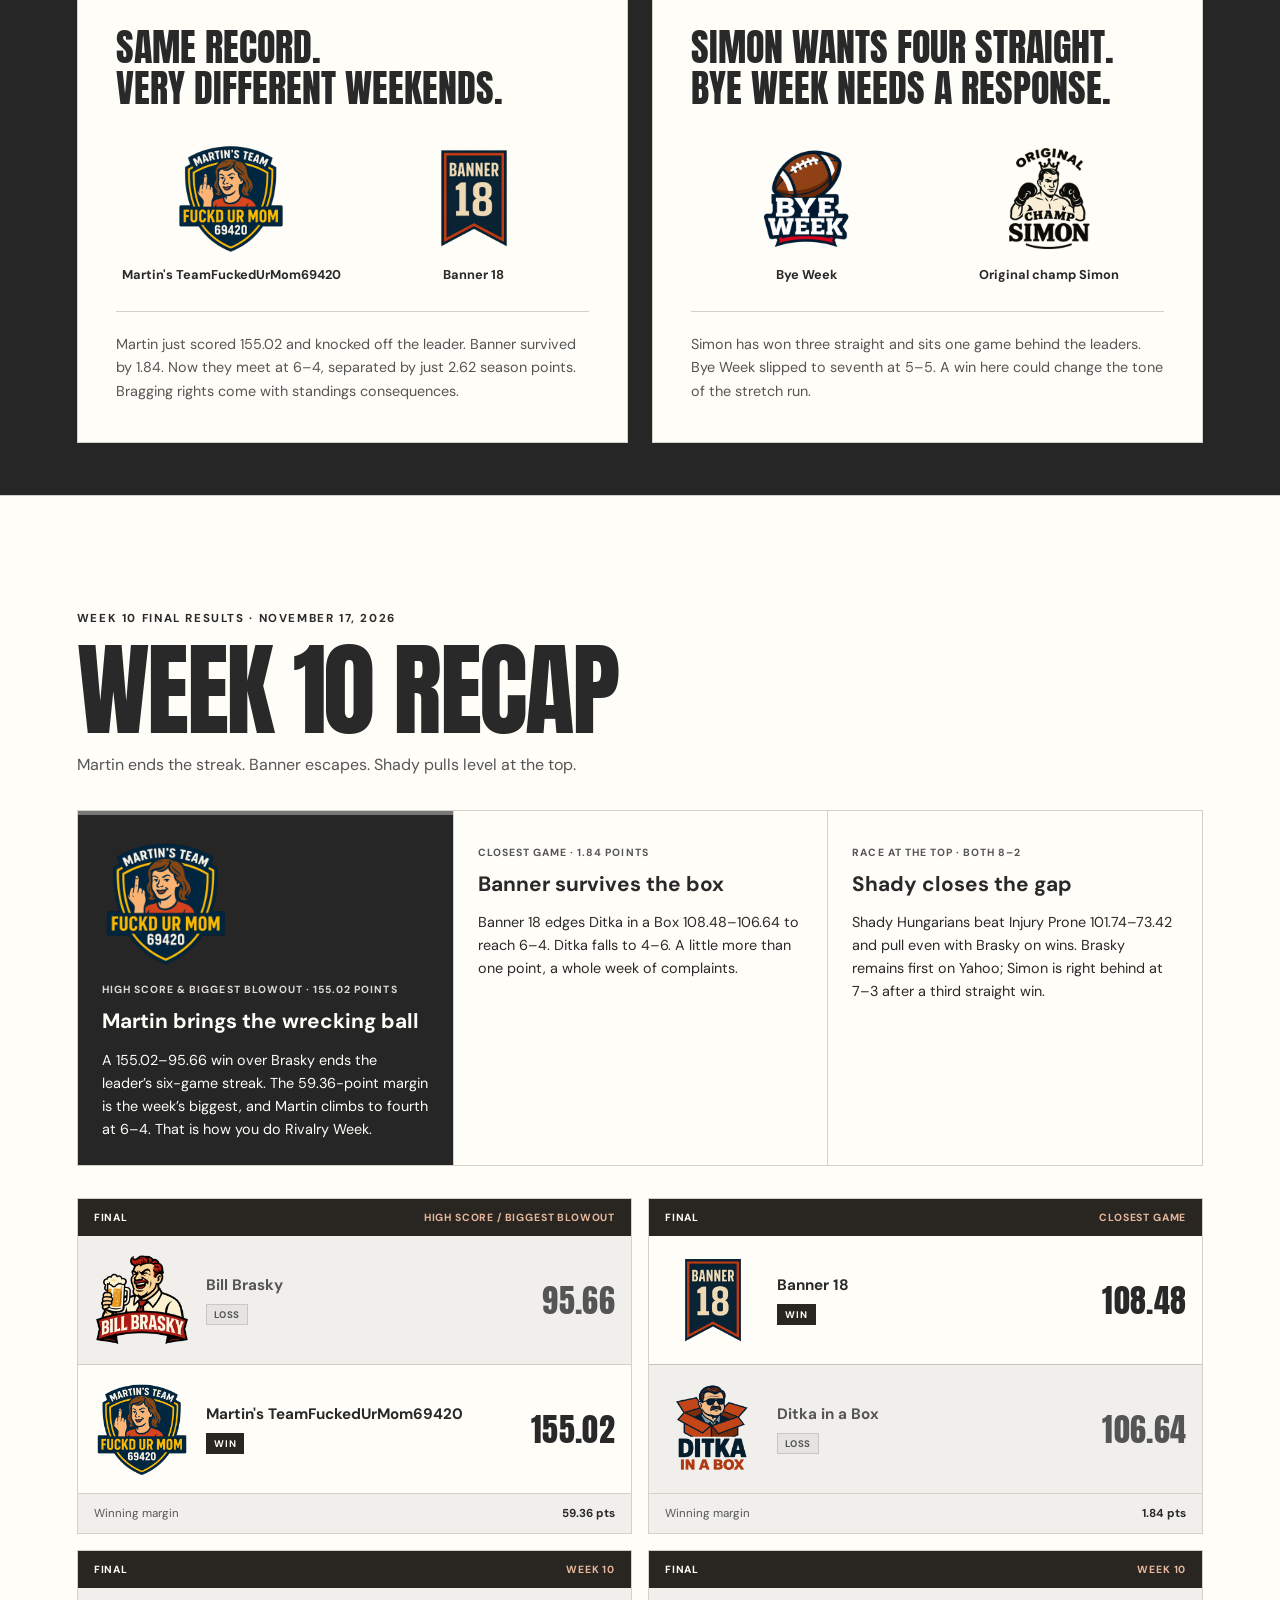
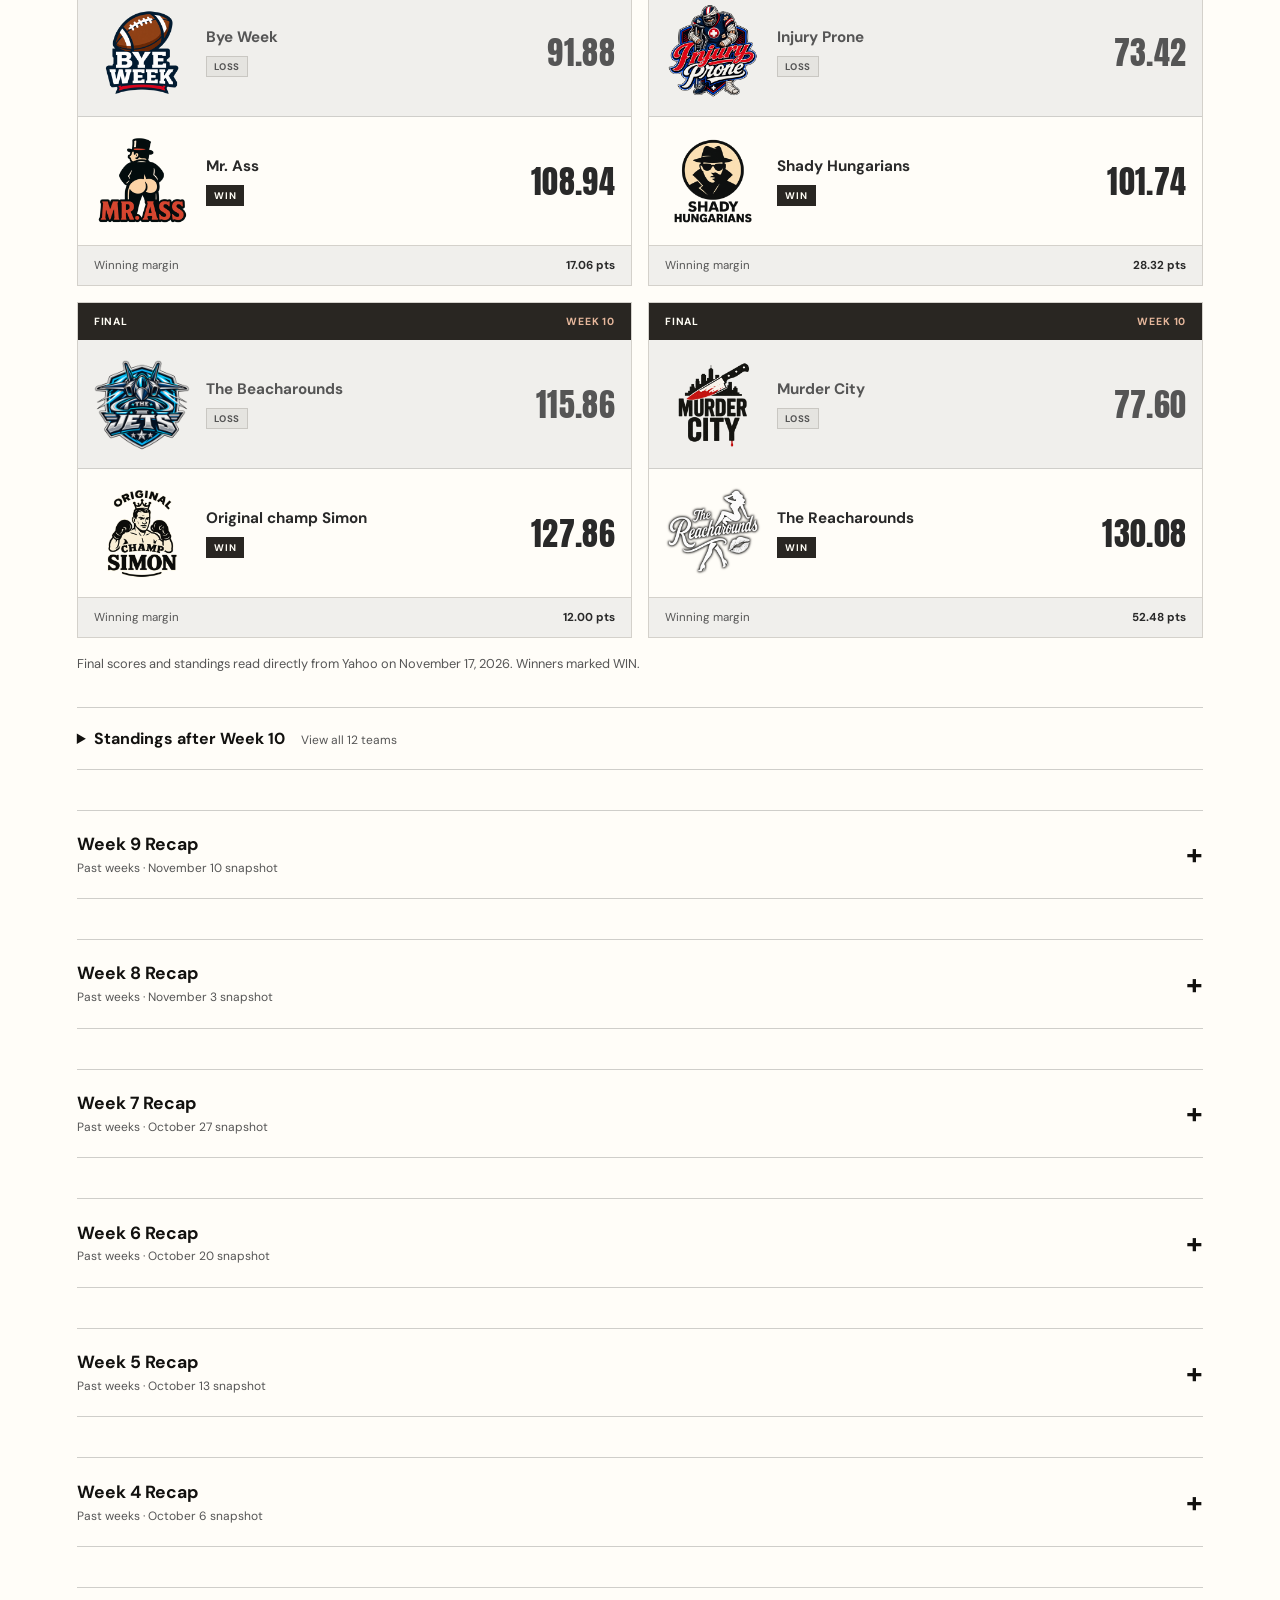
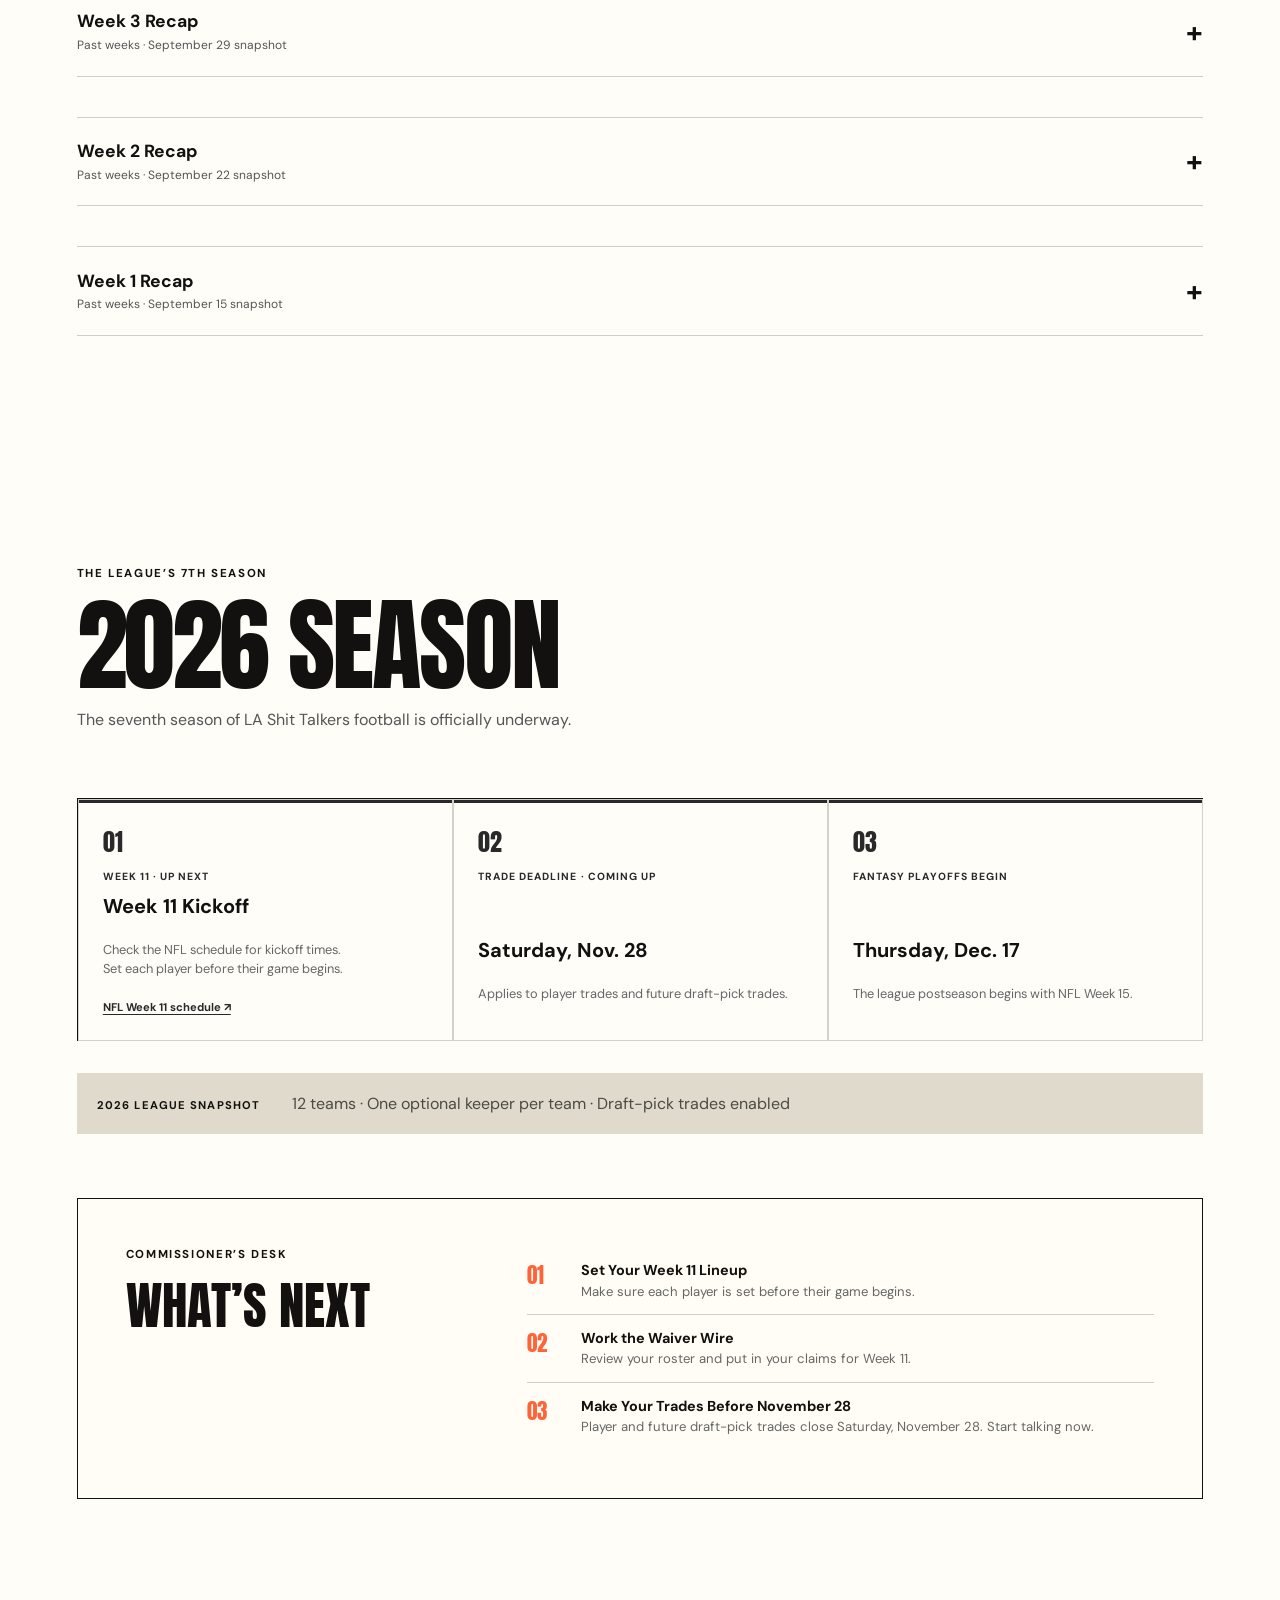
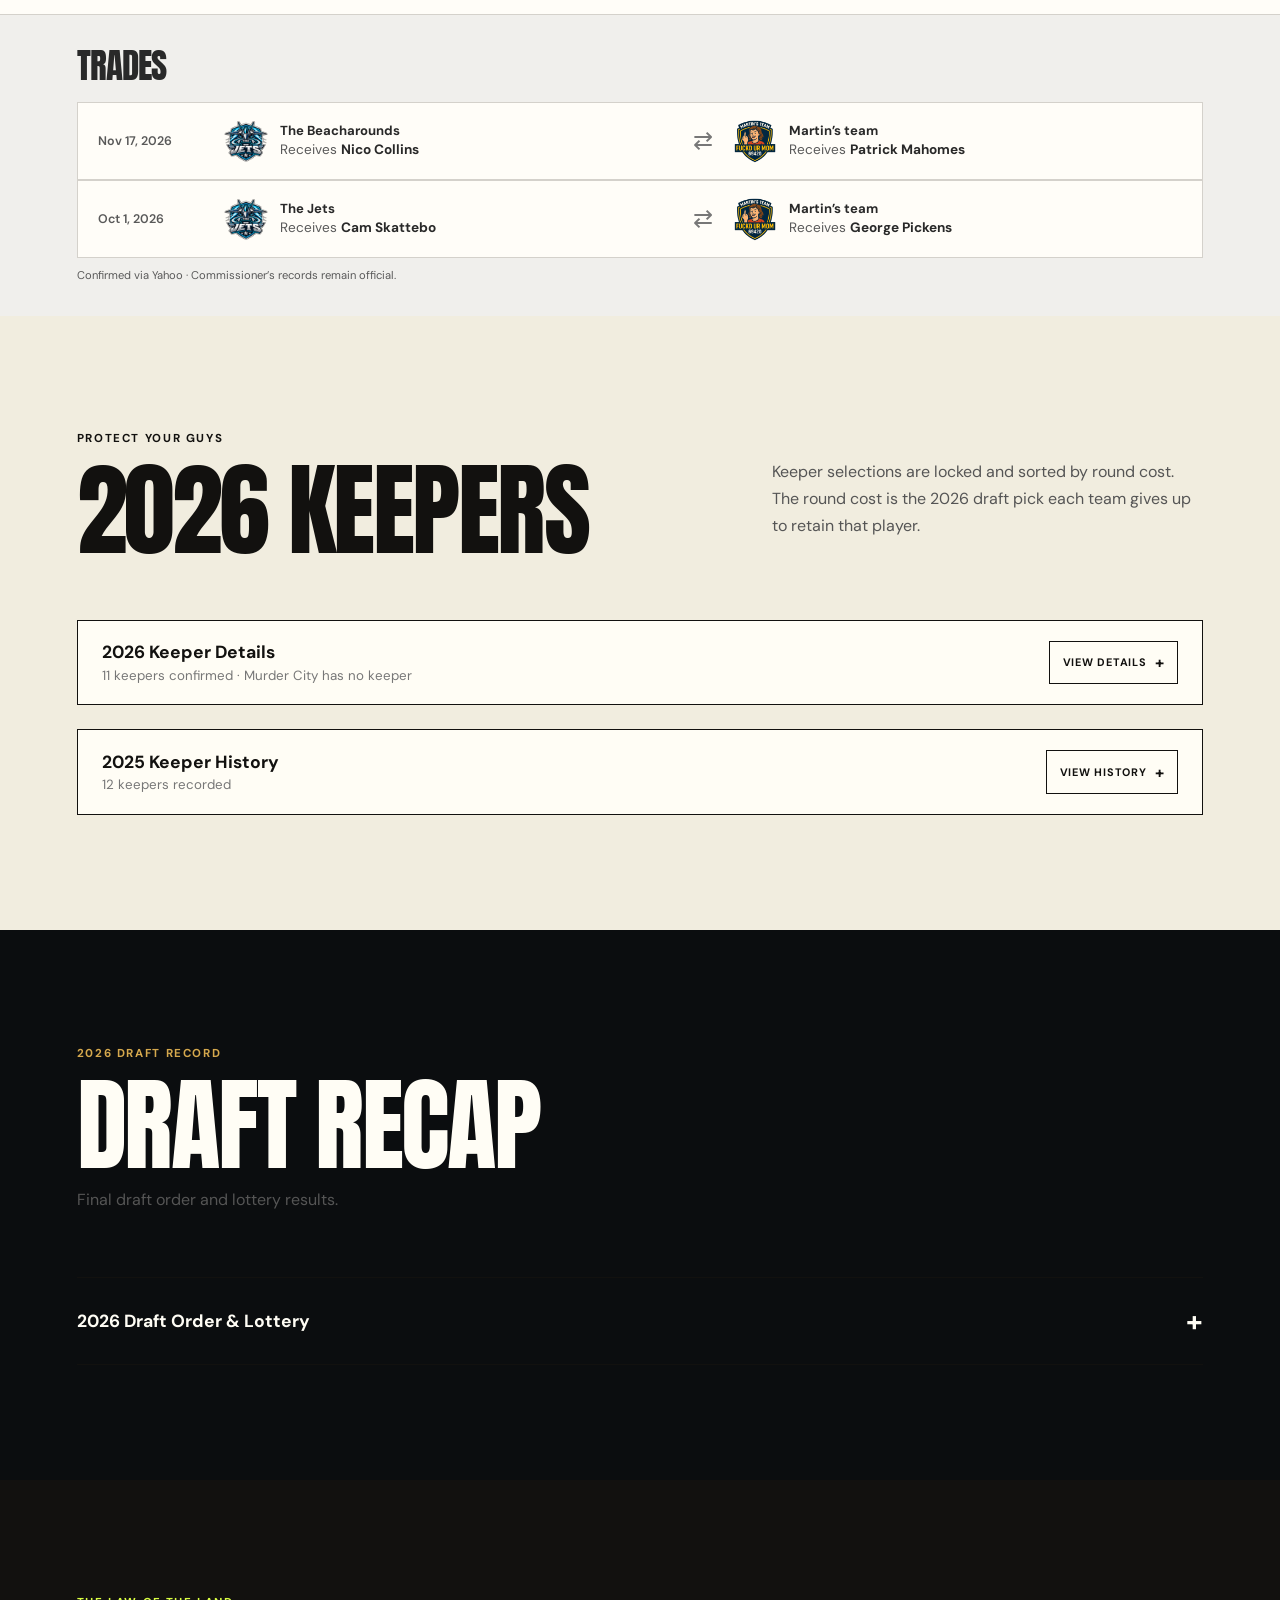
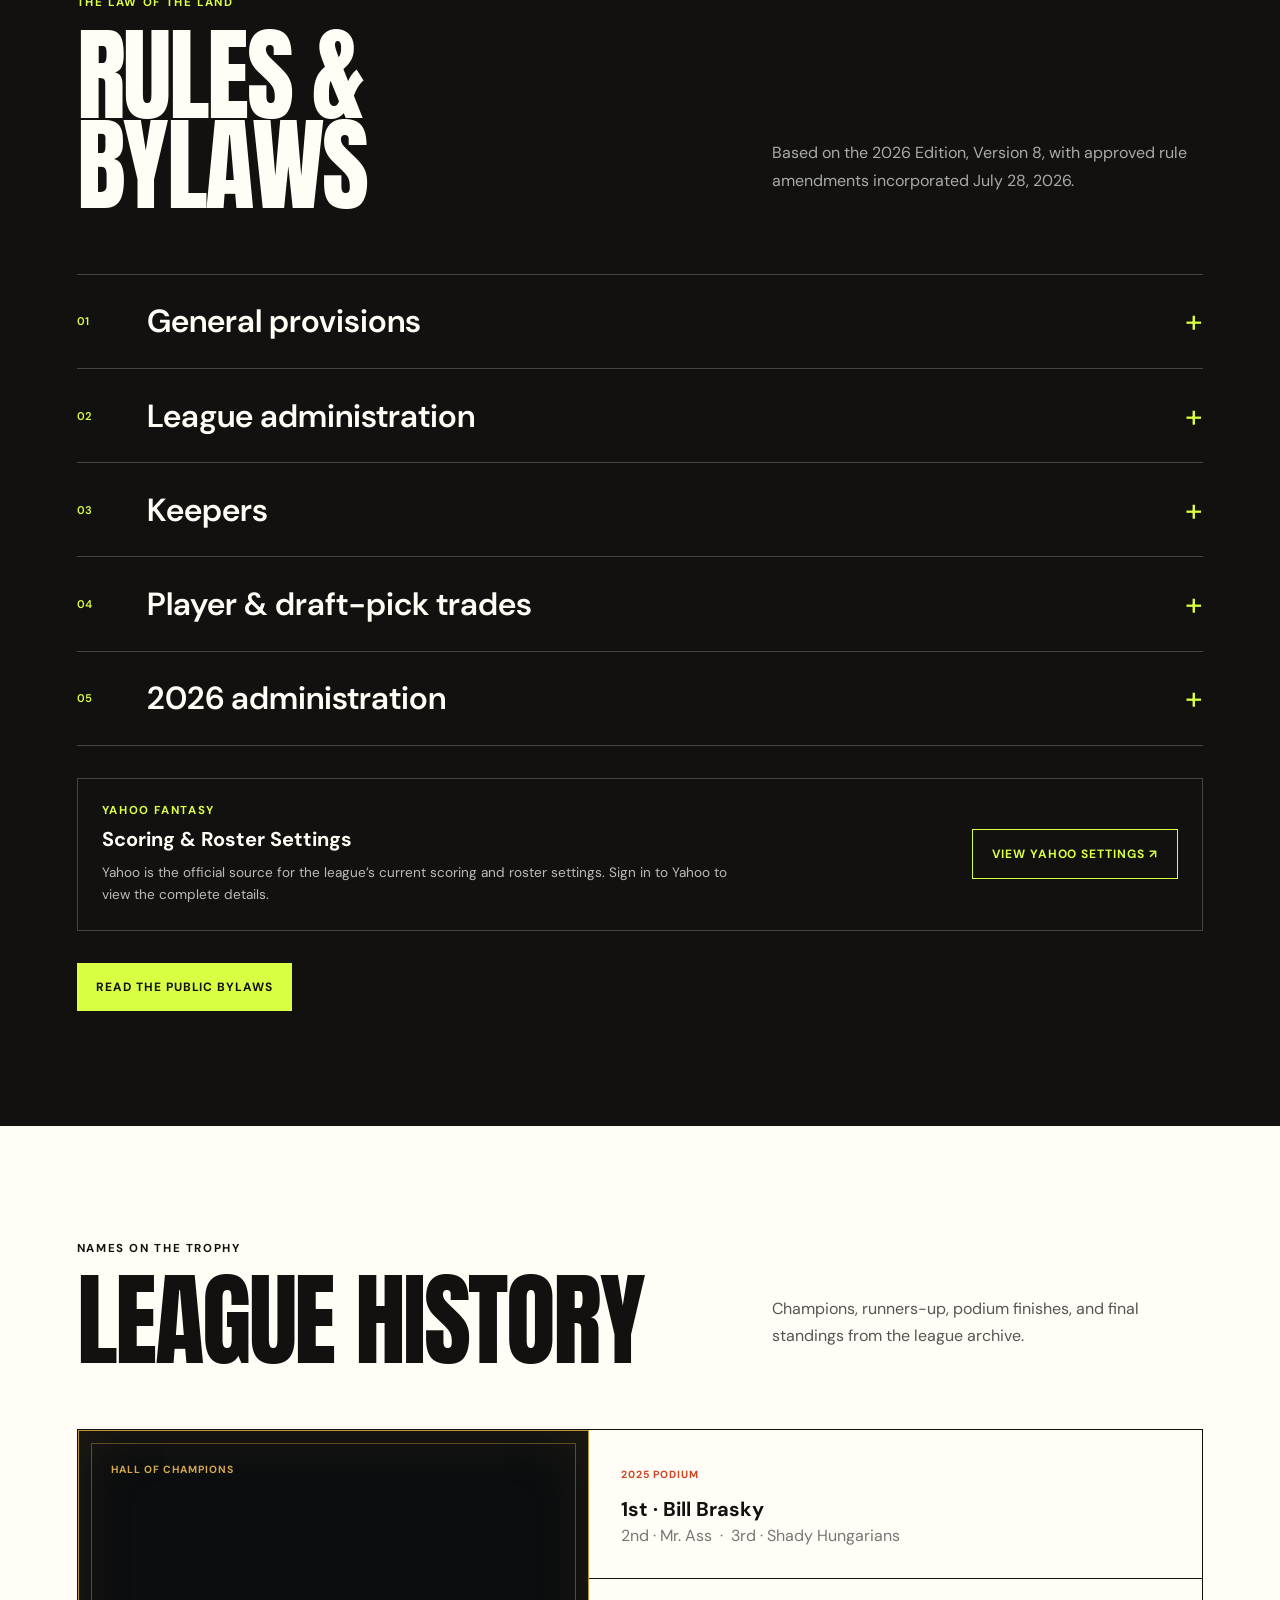
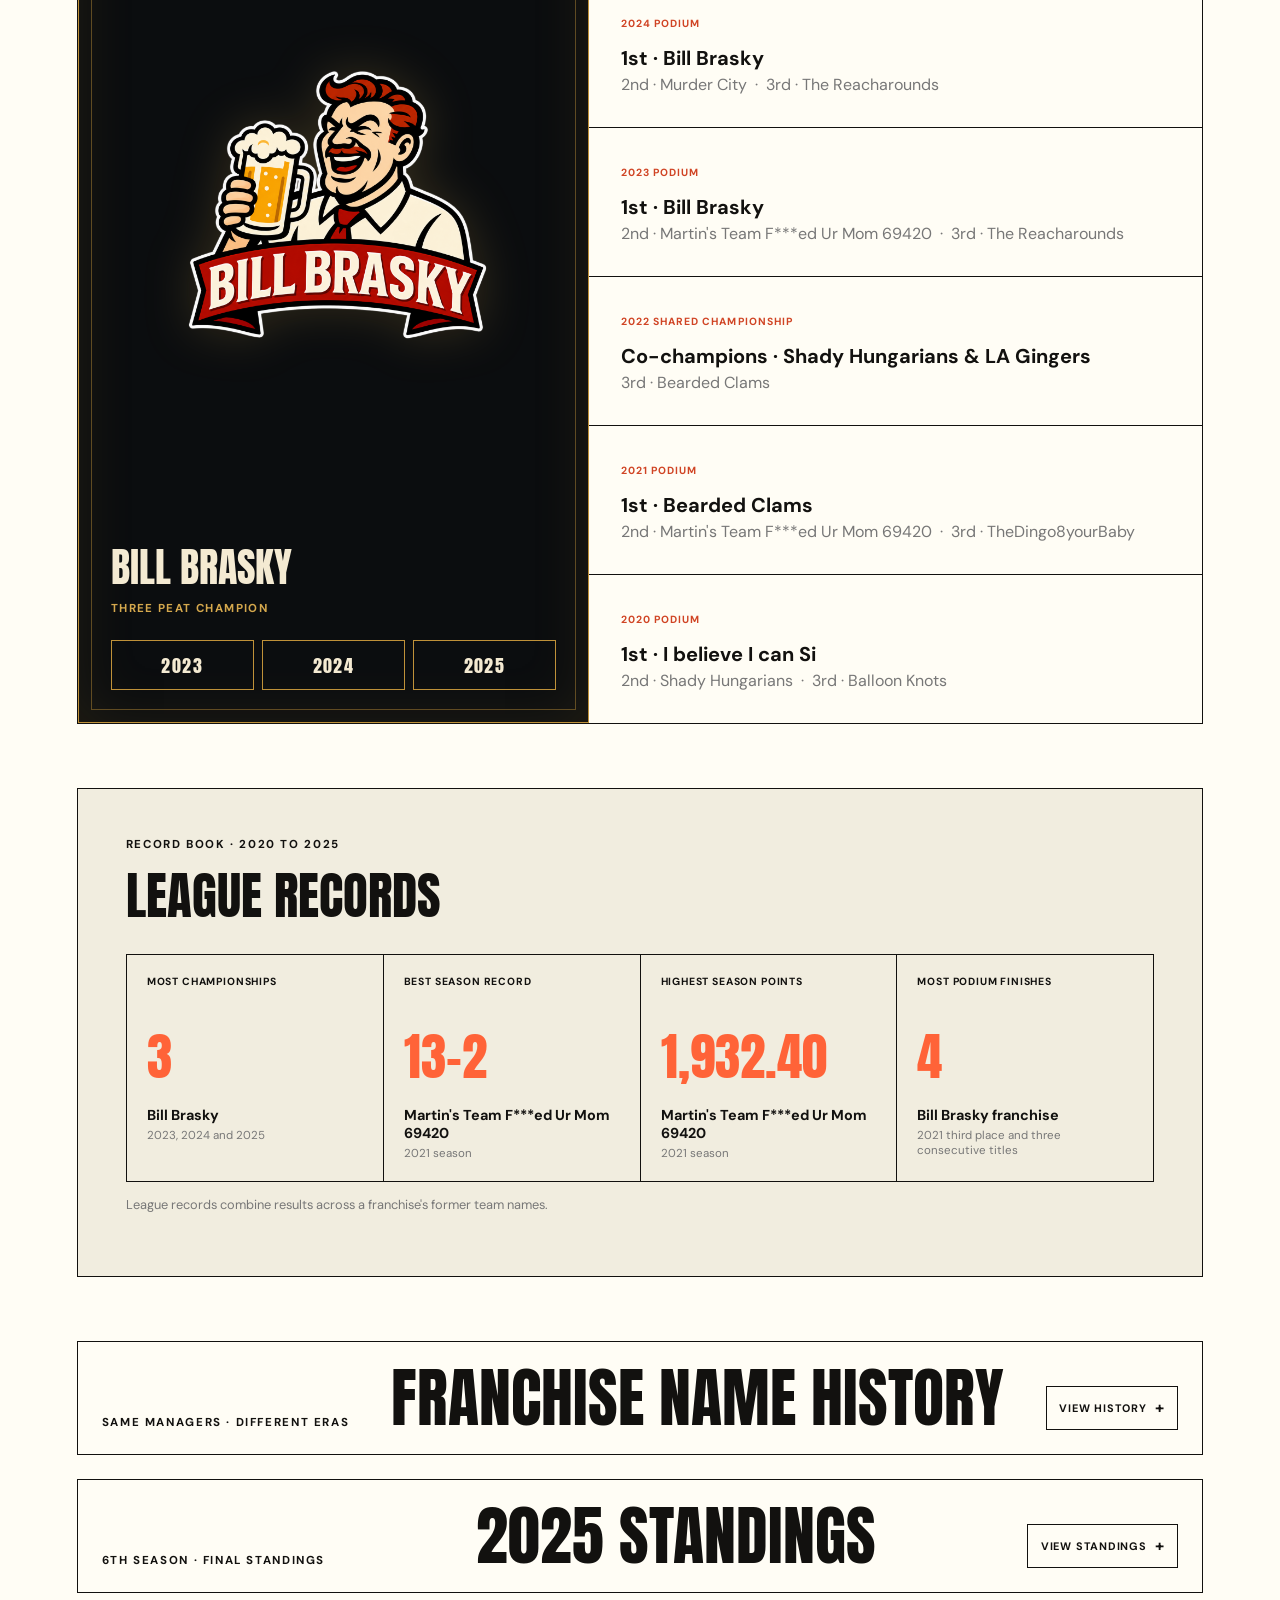
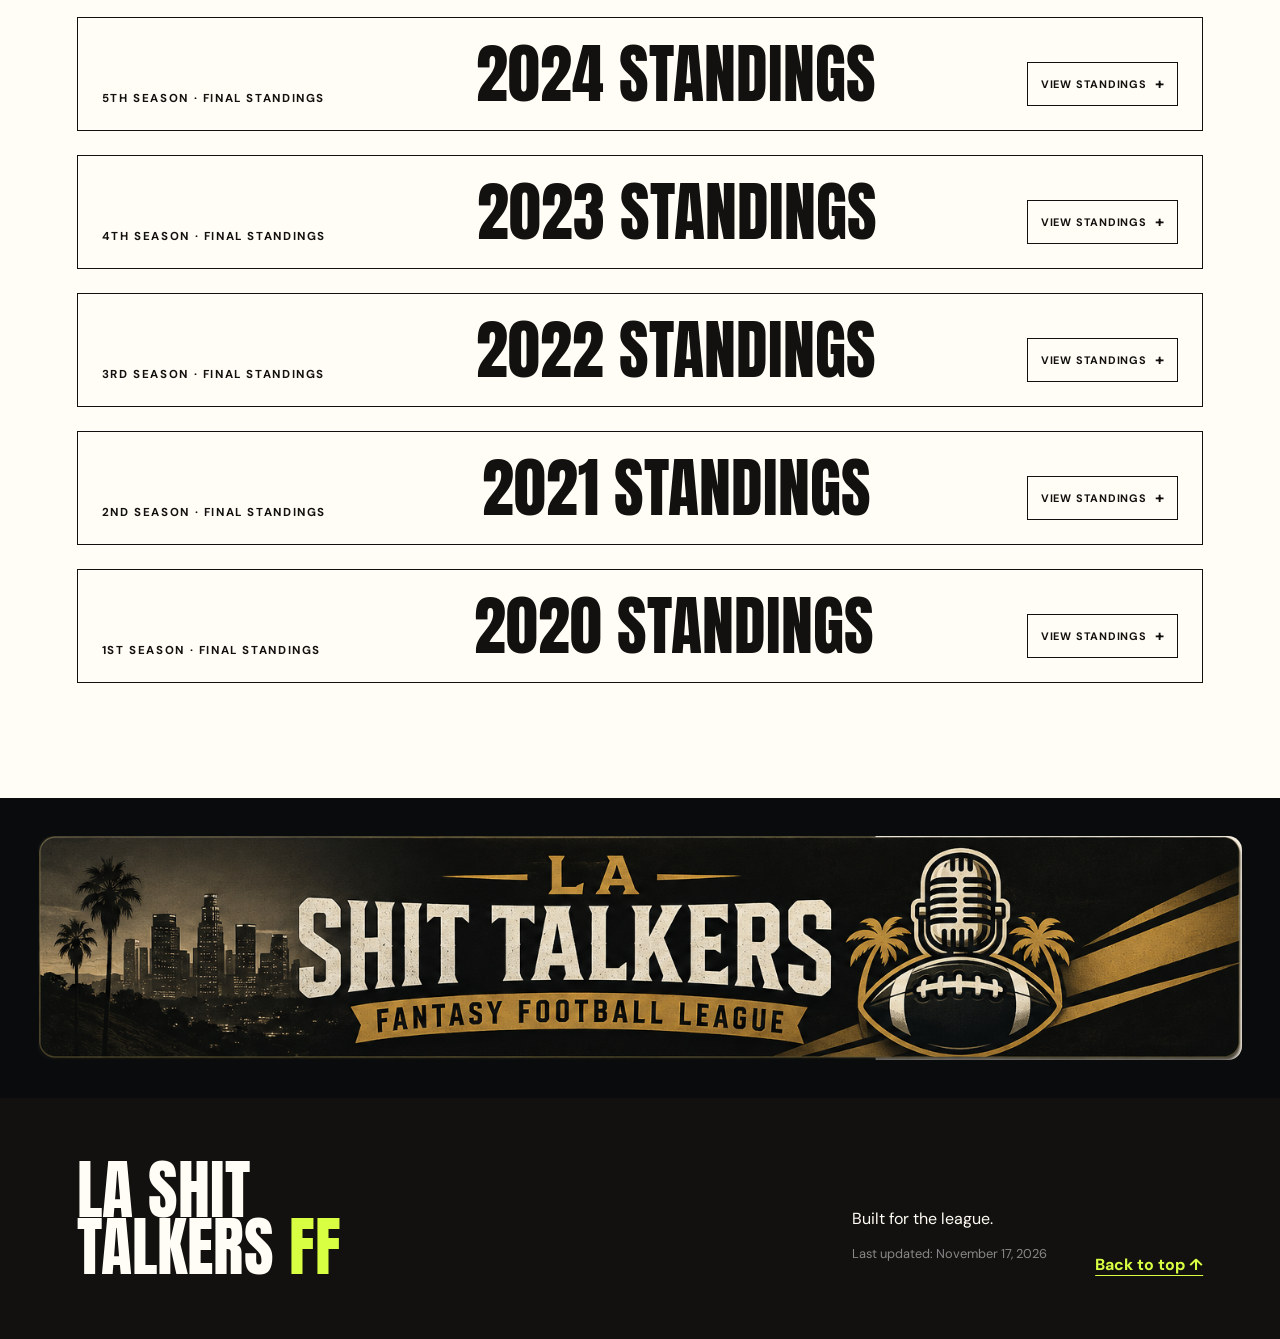
